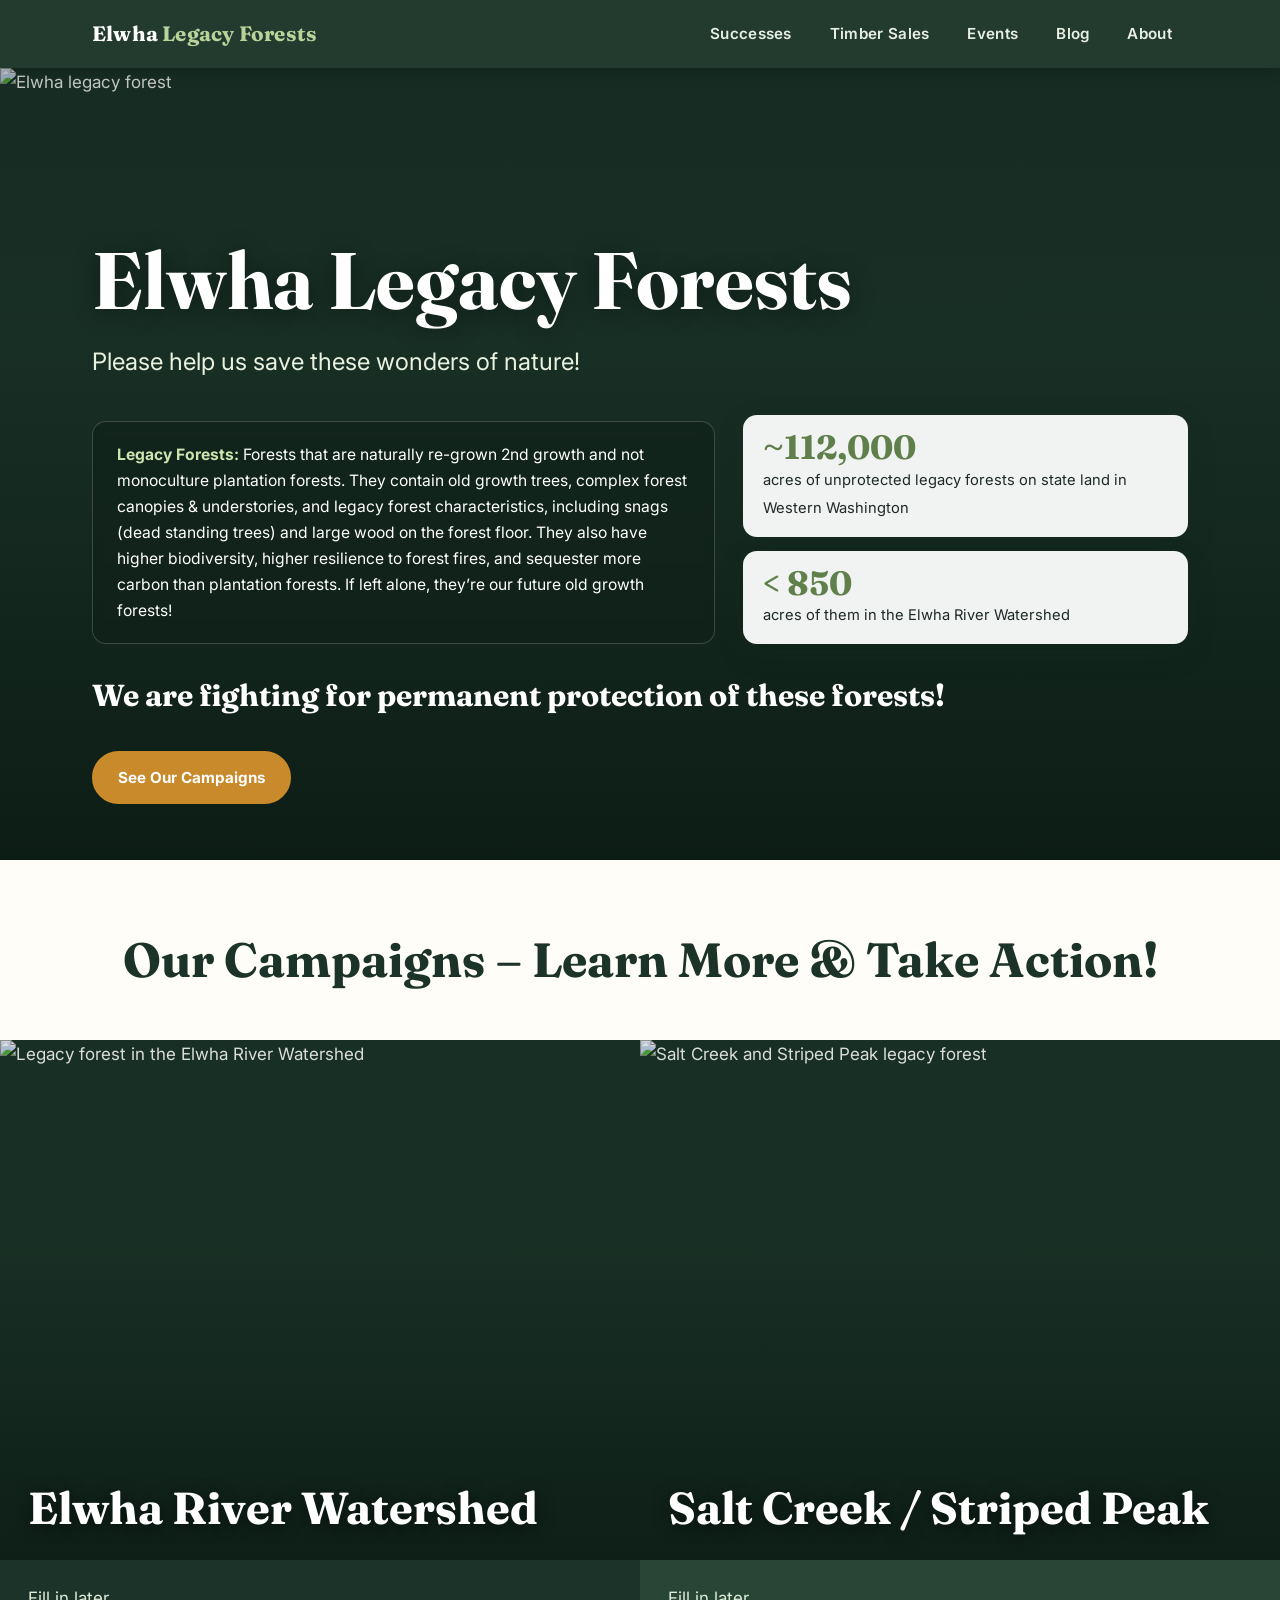
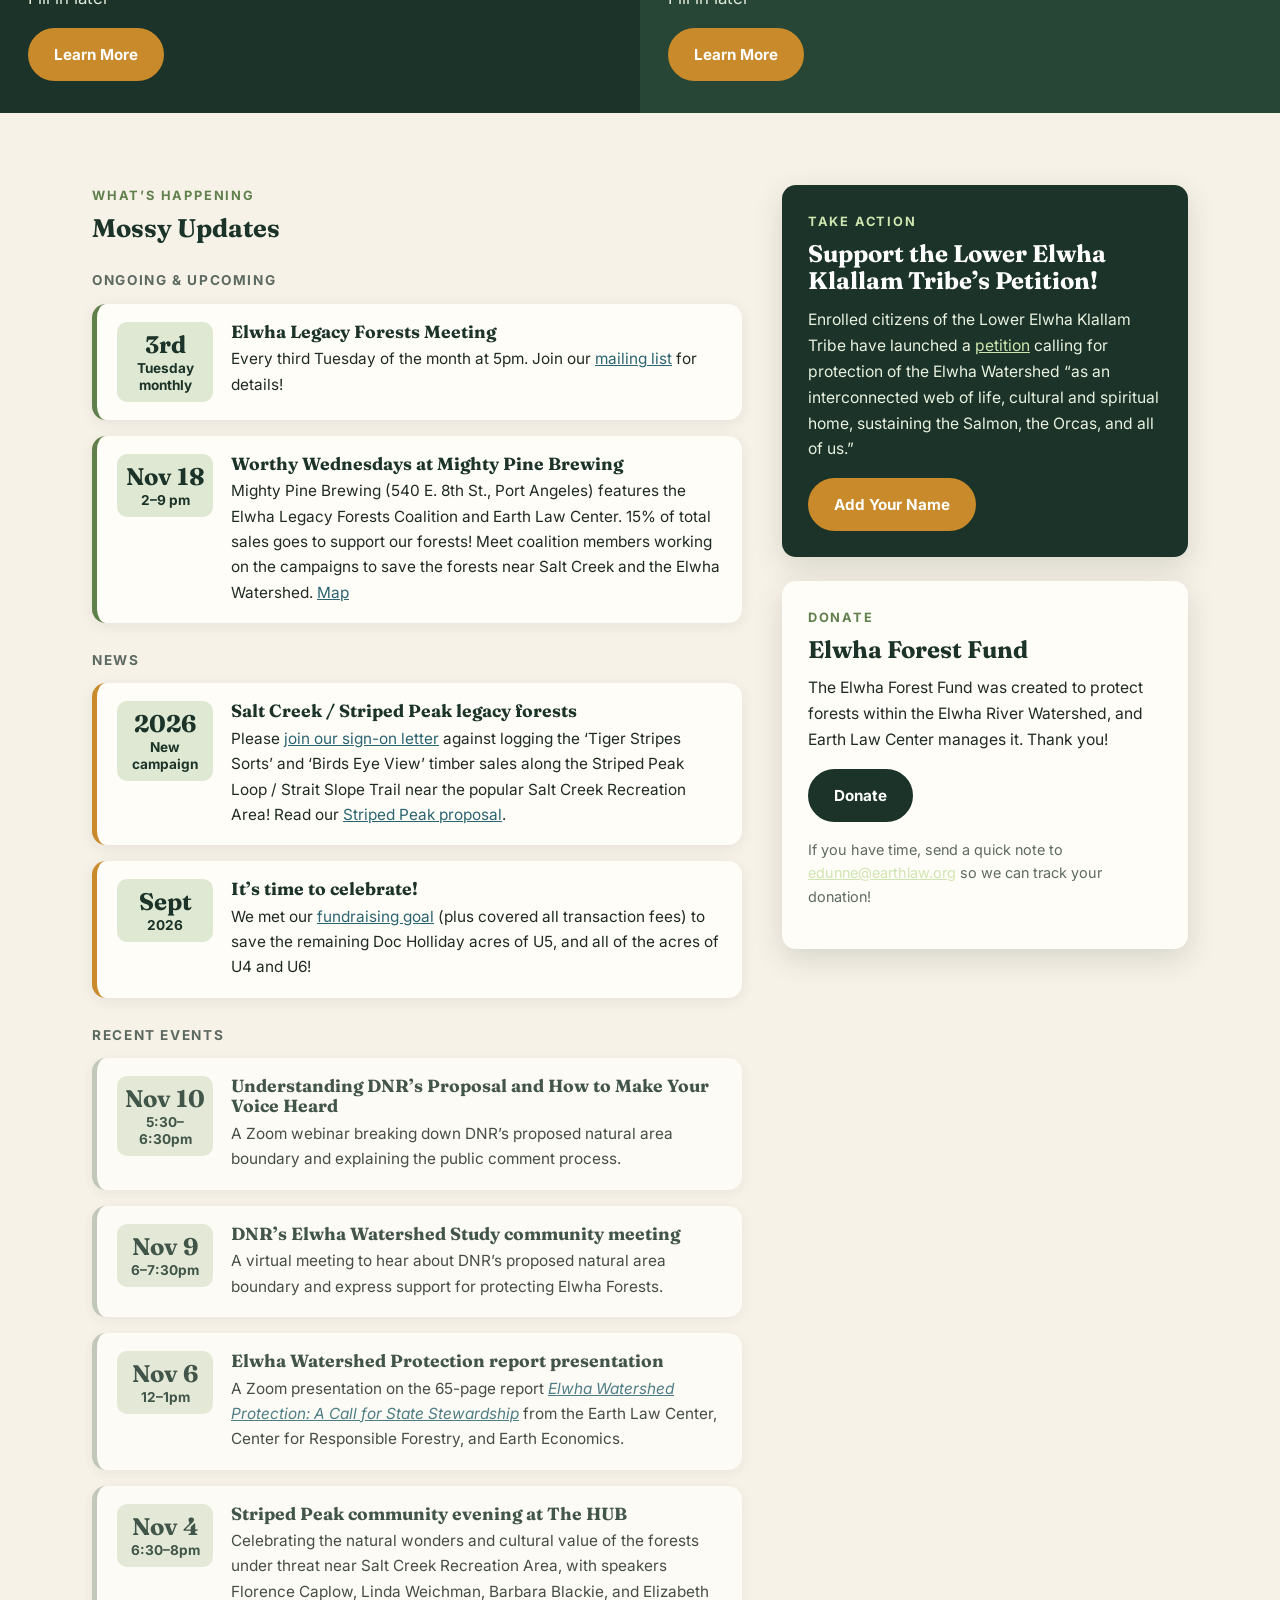
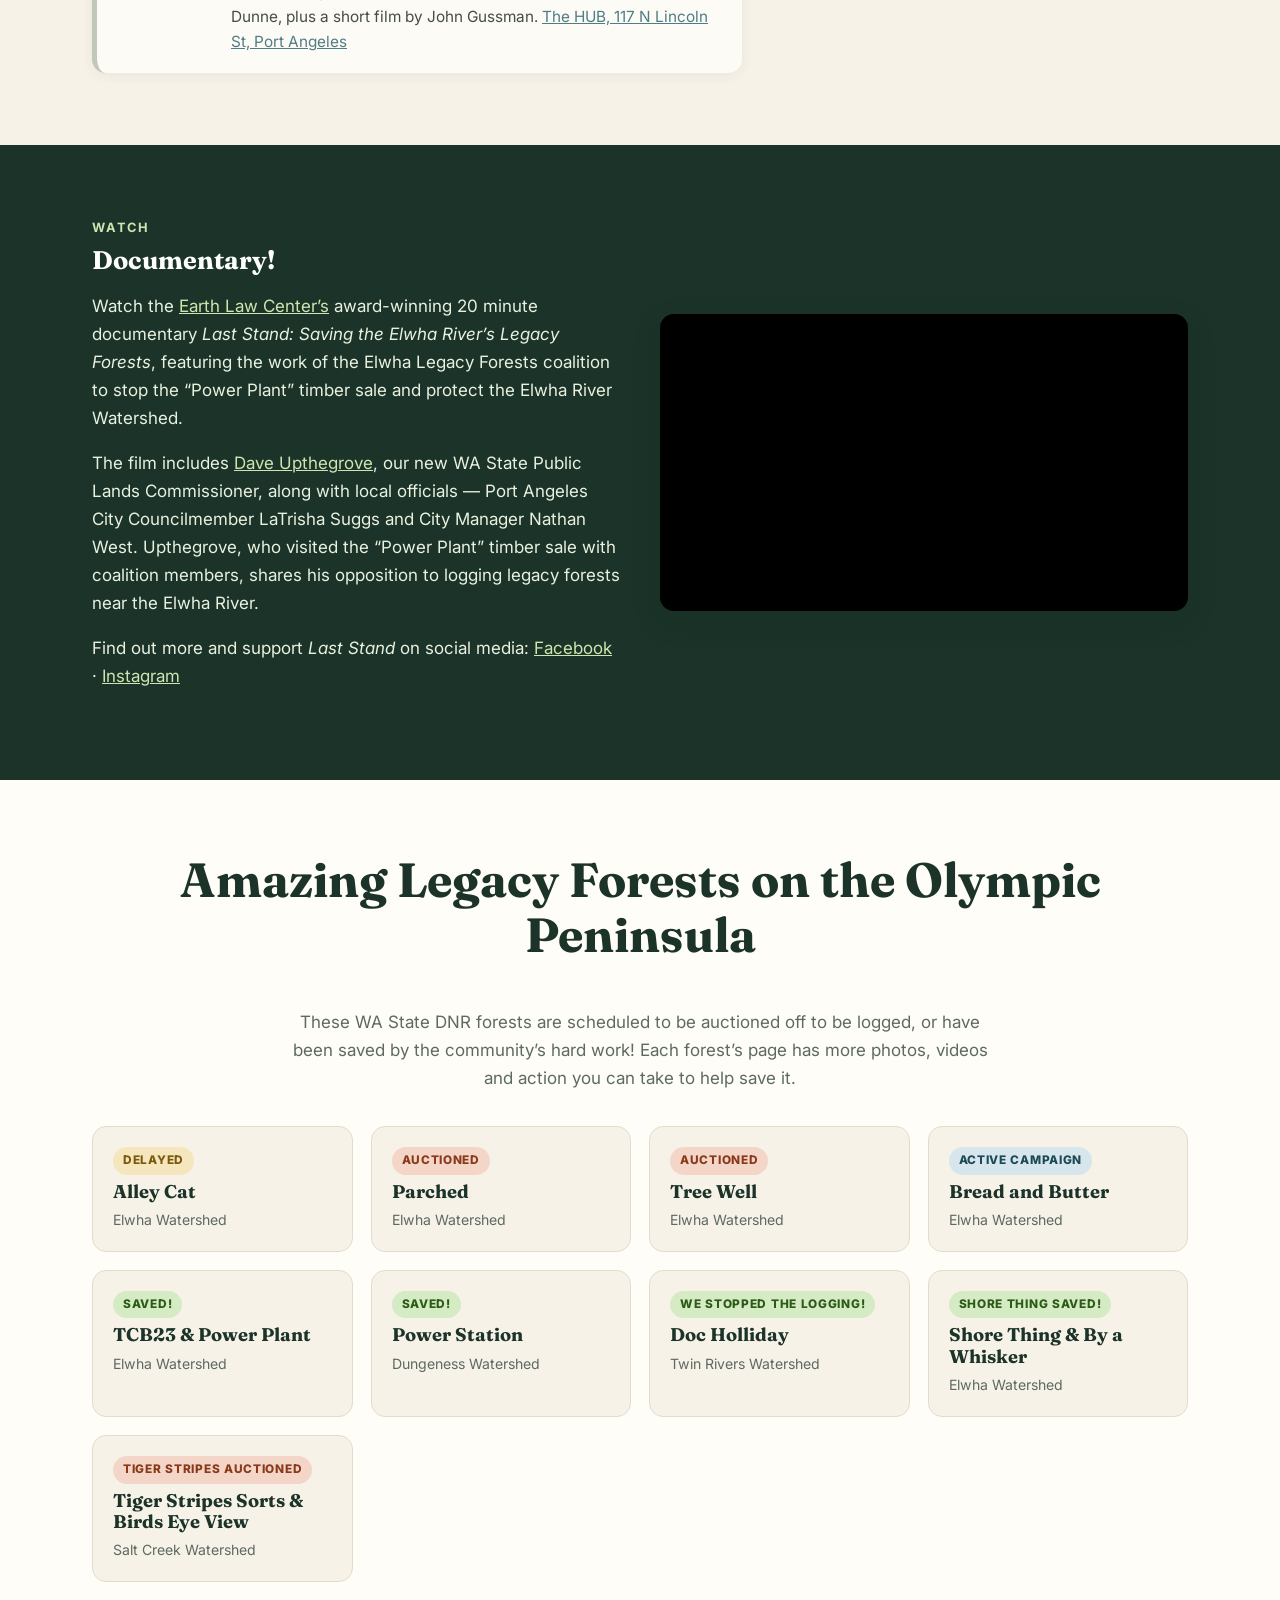
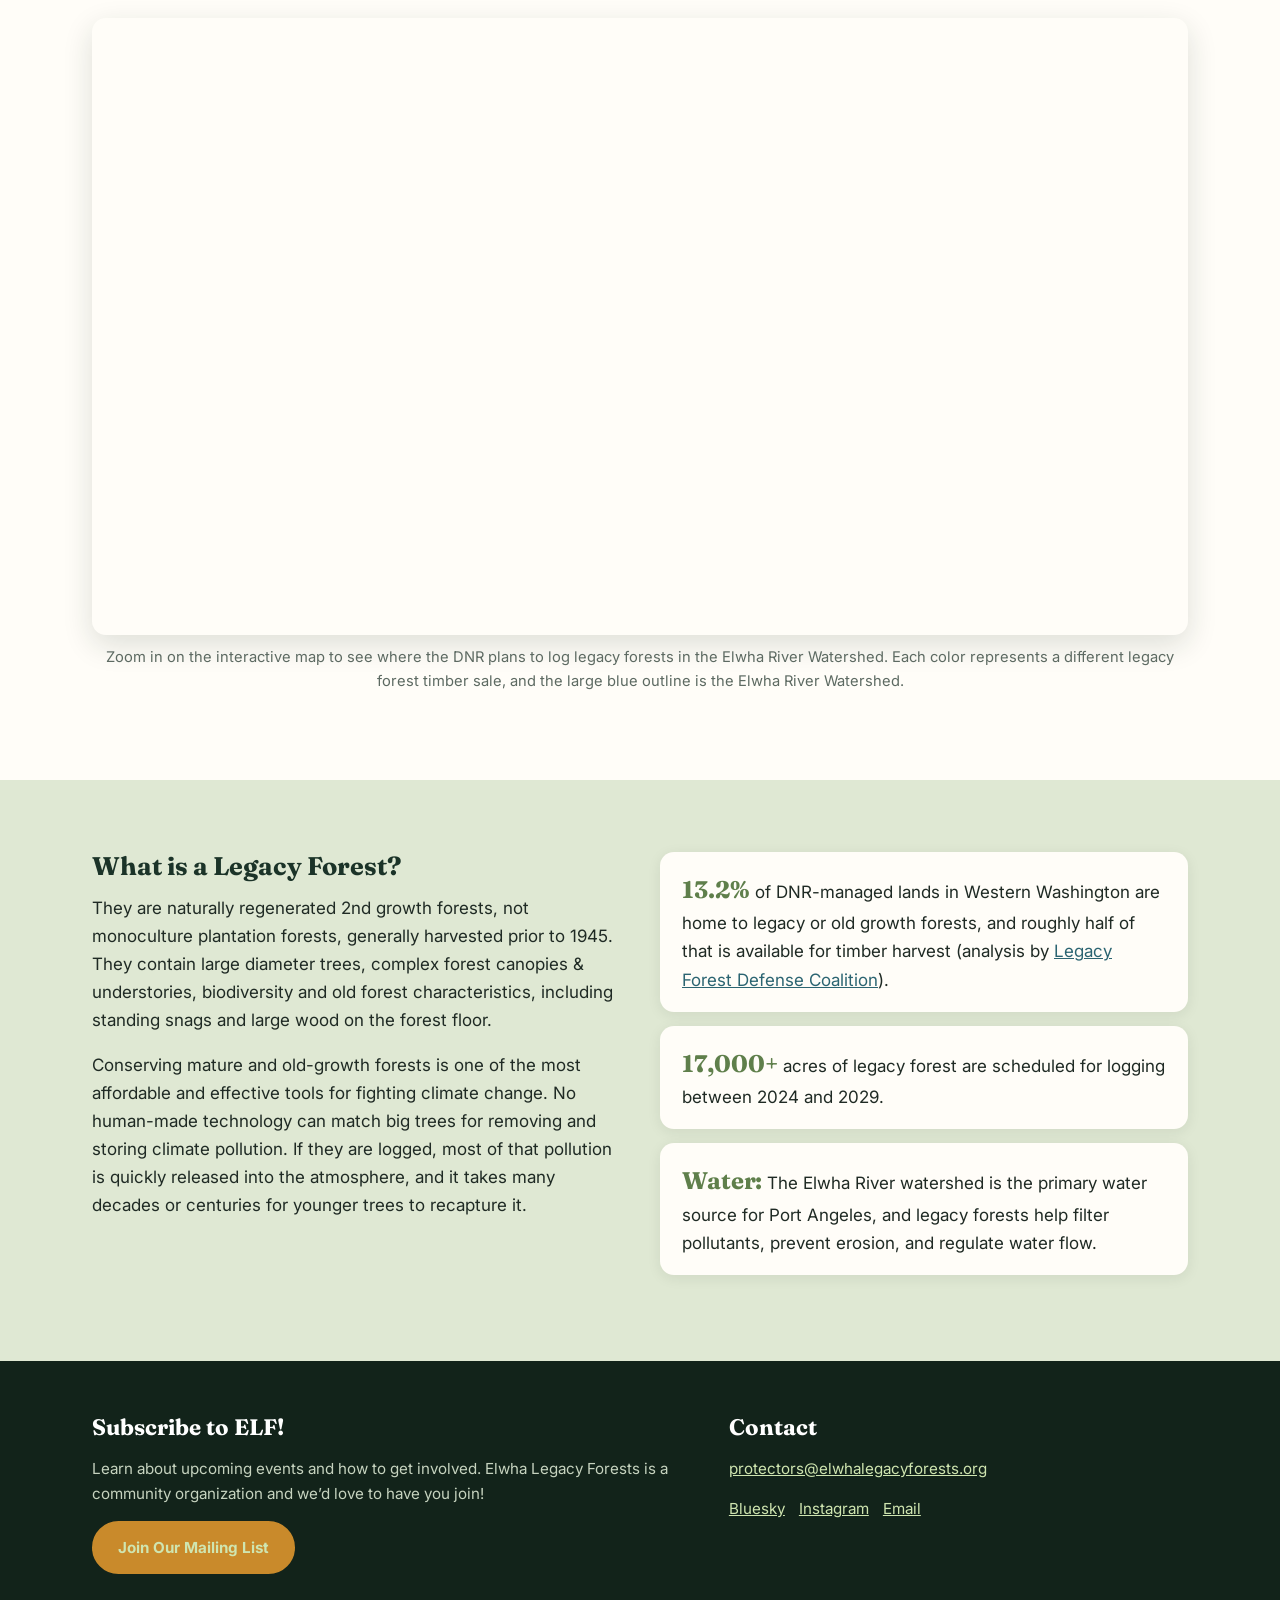
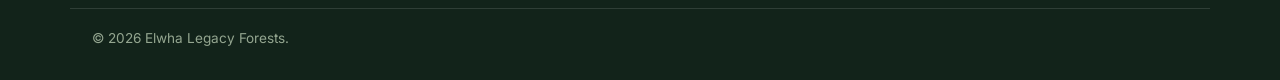
==== elwha/index.html @ 3dfc38a2 "Add files via upload" ====
<!DOCTYPE html>
<html lang="en">
<head>
  <meta charset="utf-8">
  <meta name="viewport" content="width=device-width, initial-scale=1">
  <title>Elwha Legacy Forests</title>
  <meta name="description" content="A grassroots coalition fighting for permanent protection of legacy forests on the Olympic Peninsula, Washington.">
  <link rel="preconnect" href="https://fonts.googleapis.com">
  <link rel="preconnect" href="https://fonts.gstatic.com" crossorigin>
  <link href="https://fonts.googleapis.com/css2?family=Fraunces:opsz,wght@9..144,600;9..144,700&family=Inter:wght@400;600;700&display=swap" rel="stylesheet">
  <link rel="stylesheet" href="style.css">
</head>
<body>

<header class="site-header">
  <div class="wrap">
    <a class="brand" href="index.html">Elwha <span>Legacy Forests</span></a>
    <button class="nav-toggle" aria-label="Menu" aria-expanded="false">Menu</button>
    <ul class="nav">
      <li><a href="successes.html">Successes</a></li>
      <li><a href="timber-sales.html">Timber Sales</a></li>
      <li><a href="events.html">Events</a></li>
      <li><a href="blog.html">Blog</a></li>
      <li><a href="about.html">About</a></li>
    </ul>
  </div>
</header>

<main>

  <!-- HERO -->
  <div class="hero">
    <img src="photos/ElwhaHome.jpg" alt="Elwha legacy forest">
    <div class="hero-inner">
      <h1>Elwha Legacy Forests</h1>
      <p class="tagline">Please help us save these wonders of nature!</p>
      <div class="hero-grid">
        <div class="hero-def">
          <strong>Legacy Forests:</strong> Forests that are naturally re-grown 2nd growth and not monoculture plantation forests. They contain old growth trees, complex forest canopies &amp; understories, and legacy forest characteristics, including snags (dead standing trees) and large wood on the forest floor. They also have higher biodiversity, higher resilience to forest fires, and sequester more carbon than plantation forests. If left alone, they’re our future old growth forests!
        </div>
        <div class="stats">
          <div class="stat"><b>~112,000</b><span>acres of unprotected legacy forests on state land in Western Washington</span></div>
          <div class="stat"><b>&lt; 850</b><span>acres of them in the Elwha River Watershed</span></div>
        </div>
      </div>
      <p class="hero-cta">We are fighting for permanent protection of these forests!</p>
      <a class="btn" href="#campaigns">See Our Campaigns</a>
    </div>
  </div>

  <!-- CAMPAIGNS -->
  <section class="campaigns" id="campaigns">
    <div class="wrap">
      <h2 class="section-title">Our Campaigns – Learn More &amp; Take Action!</h2>
    </div>
    <div class="campaign-split">
      <a class="campaign" href="https://elwhalegacyforests.org/elwha-river-watershed/">
        <div class="campaign-photo">
          <img src="photos/elwhatree.jpg" alt="Legacy forest in the Elwha River Watershed">
          <h3>Elwha River Watershed</h3>
        </div>
        <div class="campaign-body">
          <p>Fill in later</p>
          <span class="btn">Learn More</span>
        </div>
      </a>
      <a class="campaign" href="https://elwhalegacyforests.org/salt-creek-striped-peak-legacy-forests/">
        <div class="campaign-photo">
          <img src="photos/saltcreek.jpg" alt="Salt Creek and Striped Peak legacy forest">
          <h3>Salt Creek / Striped Peak</h3>
        </div>
        <div class="campaign-body">
          <p>Fill in later</p>
          <span class="btn">Learn More</span>
        </div>
      </a>
    </div>
  </section>

  <!-- MOSSY UPDATES + TAKE ACTION -->
  <section class="updates" id="updates">
    <div class="wrap two-col">
      <div>
        <div class="eyebrow">What’s happening</div>
        <h2>Mossy Updates</h2>

        <div class="group-label">Ongoing &amp; upcoming</div>
        <div class="update-list">
          <div class="update">
            <div class="date-chip"><big>3rd</big>Tuesday monthly</div>
            <div><h4>Elwha Legacy Forests Meeting</h4><p>Every third Tuesday of the month at 5pm. Join our <a href="about.html">mailing list</a> for details!</p></div>
          </div>
          <div class="update">
            <div class="date-chip"><big>Nov 18</big>2–9 pm</div>
            <div><h4>Worthy Wednesdays at Mighty Pine Brewing</h4><p>Mighty Pine Brewing (540 E. 8th St., Port Angeles) features the Elwha Legacy Forests Coalition and Earth Law Center. 15% of total sales goes to support our forests! Meet coalition members working on the campaigns to save the forests near Salt Creek and the Elwha Watershed. <a href="https://maps.app.goo.gl/uSa31WryTA7w4r3cA">Map</a></p></div>
          </div>
        </div>

        <div class="group-label">News</div>
        <div class="update-list">
          <div class="update news">
            <div class="date-chip"><big>2026</big>New campaign</div>
            <div><h4>Salt Creek / Striped Peak legacy forests</h4><p>Please <a href="https://docs.google.com/forms/d/e/1FAIpQLSf--j2KpRMeKrNz3nE8H5NejMdi2MxdyQrUgmyaBSbgrZEVzA/viewform">join our sign-on letter</a> against logging the ‘Tiger Stripes Sorts’ and ‘Birds Eye View’ timber sales along the Striped Peak Loop / Strait Slope Trail near the popular Salt Creek Recreation Area! Read our <a href="https://elwhalegacyforests.org/wp-content/uploads/sites/18/2026/11/20261104-Striped-Peak-Proposal.pdf">Striped Peak proposal</a>.</p></div>
          </div>
          <div class="update news">
            <div class="date-chip"><big>Sept</big>2026</div>
            <div><h4>It’s time to celebrate!</h4><p>We met our <a href="https://www.gofundme.com/f/save-doc-holliday-units-4-6">fundraising goal</a> (plus covered all transaction fees) to save the remaining Doc Holliday acres of U5, and all of the acres of U4 and U6!</p></div>
          </div>
        </div>

        <div class="group-label">Recent events</div>
        <div class="update-list">
          <div class="update past">
            <div class="date-chip"><big>Nov 10</big>5:30–6:30pm</div>
            <div><h4>Understanding DNR’s Proposal and How to Make Your Voice Heard</h4><p>A Zoom webinar breaking down DNR’s proposed natural area boundary and explaining the public comment process.</p></div>
          </div>
          <div class="update past">
            <div class="date-chip"><big>Nov 9</big>6–7:30pm</div>
            <div><h4>DNR’s Elwha Watershed Study community meeting</h4><p>A virtual meeting to hear about DNR’s proposed natural area boundary and express support for protecting Elwha Forests.</p></div>
          </div>
          <div class="update past">
            <div class="date-chip"><big>Nov 6</big>12–1pm</div>
            <div><h4>Elwha Watershed Protection report presentation</h4><p>A Zoom presentation on the 65-page report <a href="https://elwhalegacyforests.org/wp-content/uploads/sites/18/2026/09/EE-etal-Elwha-Watershed-Protection-report.pdf"><em>Elwha Watershed Protection: A Call for State Stewardship</em></a> from the Earth Law Center, Center for Responsible Forestry, and Earth Economics.</p></div>
          </div>
          <div class="update past">
            <div class="date-chip"><big>Nov 4</big>6:30–8pm</div>
            <div><h4>Striped Peak community evening at The HUB</h4><p>Celebrating the natural wonders and cultural value of the forests under threat near Salt Creek Recreation Area, with speakers Florence Caplow, Linda Weichman, Barbara Blackie, and Elizabeth Dunne, plus a short film by John Gussman. <a href="https://maps.app.goo.gl/3BhLu9NpsTZdfpkA8">The HUB, 117 N Lincoln St, Port Angeles</a></p></div>
          </div>
        </div>
      </div>

      <aside>
        <div class="side-card">
          <div class="eyebrow" style="color:#cfe5b0">Take action</div>
          <h3>Support the Lower Elwha Klallam Tribe’s Petition!</h3>
          <p>Enrolled citizens of the Lower Elwha Klallam Tribe have launched a <a href="https://elwhalegacyforests.org/wp-content/uploads/sites/18/2024/10/20241024-Calling-for-the-Protection-POSTER.pdf">petition</a> calling for protection of the Elwha Watershed “as an interconnected web of life, cultural and spiritual home, sustaining the Salmon, the Orcas, and all of us.”</p>
          <a class="btn" href="https://www.earthlawcenter.org/elwha-legacy-forests">Add Your Name</a>
        </div>
        <div class="side-card light">
          <div class="eyebrow">Donate</div>
          <h3>Elwha Forest Fund</h3>
          <p>The Elwha Forest Fund was created to protect forests within the Elwha River Watershed, and Earth Law Center manages it. Thank you!</p>
          <p><a class="btn dark" href="https://givebutter.com/elwhaforestfund">Donate</a></p>
          <p style="font-size:.9rem;color:var(--muted)">If you have time, send a quick note to <a href="mailto:edunne@earthlaw.org">edunne@earthlaw.org</a> so we can track your donation!</p>
        </div>
      </aside>
    </div>
  </section>

  <!-- DOCUMENTARY -->
  <section class="doc" id="documentary">
    <div class="wrap two-col">
      <div>
        <div class="eyebrow" style="color:#cfe5b0">Watch</div>
        <h2>Documentary!</h2>
        <p>Watch the <a href="https://www.earthlawcenter.org/elwha-legacy-forests">Earth Law Center’s</a> award-winning 20 minute documentary <em>Last Stand: Saving the Elwha River’s Legacy Forests</em>, featuring the work of the Elwha Legacy Forests coalition to stop the “Power Plant” timber sale and protect the Elwha River Watershed.</p>
        <p>The film includes <a href="https://upthegrove.org">Dave Upthegrove</a>, our new WA State Public Lands Commissioner, along with local officials — Port Angeles City Councilmember LaTrisha Suggs and City Manager Nathan West. Upthegrove, who visited the “Power Plant” timber sale with coalition members, shares his opposition to logging legacy forests near the Elwha River.</p>
        <p>Find out more and support <em>Last Stand</em> on social media:
          <a href="https://www.facebook.com/filmlaststand/">Facebook</a> · <a href="https://www.instagram.com/laststandfilm/">Instagram</a></p>
      </div>
      <div class="video">
        <iframe src="https://www.youtube.com/embed/MnWXQAphs7w" title="Last Stand: Saving the Elwha River’s Legacy Forests" allowfullscreen loading="lazy"></iframe>
      </div>
    </div>
  </section>

  <!-- FORESTS + MAP -->
  <section class="forests" id="forests">
    <div class="wrap">
      <h2 class="section-title">Amazing Legacy Forests on the Olympic Peninsula</h2>
      <p class="lede">These WA State DNR forests are scheduled to be auctioned off to be logged, or have been saved by the community’s hard work! Each forest’s page has more photos, videos and action you can take to help save it.</p>

      <div class="forest-grid">
        <a class="forest-card" href="https://elwhalegacyforests.org/alley-cat/"><span class="badge delayed">Delayed</span><h4>Alley Cat</h4><span class="ws">Elwha Watershed</span></a>
        <a class="forest-card" href="https://elwhalegacyforests.org/parched/"><span class="badge auctioned">Auctioned</span><h4>Parched</h4><span class="ws">Elwha Watershed</span></a>
        <a class="forest-card" href="https://elwhalegacyforests.org/tree-well/"><span class="badge auctioned">Auctioned</span><h4>Tree Well</h4><span class="ws">Elwha Watershed</span></a>
        <a class="forest-card" href="https://elwhalegacyforests.org/bread-and-butter/"><span class="badge active">Active campaign</span><h4>Bread and Butter</h4><span class="ws">Elwha Watershed</span></a>
        <a class="forest-card" href="https://elwhalegacyforests.org/oat-powerplant-tcb23/"><span class="badge saved">Saved!</span><h4>TCB23 &amp; Power Plant</h4><span class="ws">Elwha Watershed</span></a>
        <a class="forest-card" href="https://elwhalegacyforests.org/power-station/"><span class="badge saved">Saved!</span><h4>Power Station</h4><span class="ws">Dungeness Watershed</span></a>
        <a class="forest-card" href="https://elwhalegacyforests.org/doc-holliday/"><span class="badge stopped">We stopped the logging!</span><h4>Doc Holliday</h4><span class="ws">Twin Rivers Watershed</span></a>
        <a class="forest-card" href="https://adventurephotography.forest2sea.com/shore-thing-forest/"><span class="badge saved">Shore Thing saved!</span><h4>Shore Thing &amp; By a Whisker</h4><span class="ws">Elwha Watershed</span></a>
        <a class="forest-card" href="https://elwhalegacyforests.org/salt-creek-striped-peak-legacy-forests/"><span class="badge auctioned">Tiger Stripes auctioned</span><h4>Tiger Stripes Sorts &amp; Birds Eye View</h4><span class="ws">Salt Creek Watershed</span></a>
      </div>

      <div class="map-frame">
        <iframe src="https://www.google.com/maps/d/embed?mid=1ympvTAd28ycEOe5iPZjdjvn8zqQ7Wts&amp;hl=en&amp;ehbc=2E312F&amp;ll=48.09242600704097%2C-123.57836752240999&amp;z=12" title="Map of DNR legacy forest timber sales" loading="lazy"></iframe>
      </div>
      <p class="caption">Zoom in on the interactive map to see where the DNR plans to log legacy forests in the Elwha River Watershed. Each color represents a different legacy forest timber sale, and the large blue outline is the Elwha River Watershed.</p>
    </div>
  </section>

  <!-- WHAT IS A LEGACY FOREST -->
  <section class="explain" id="legacy-forest">
    <div class="wrap two-col">
      <div>
        <h2>What is a Legacy Forest?</h2>
        <p>They are naturally regenerated 2nd growth forests, not monoculture plantation forests, generally harvested prior to 1945. They contain large diameter trees, complex forest canopies &amp; understories, biodiversity and old forest characteristics, including standing snags and large wood on the forest floor.</p>
        <p>Conserving mature and old-growth forests is one of the most affordable and effective tools for fighting climate change. No human-made technology can match big trees for removing and storing climate pollution. If they are logged, most of that pollution is quickly released into the atmosphere, and it takes many decades or centuries for younger trees to recapture it.</p>
      </div>
      <div>
        <div class="fact"><b>13.2%</b> of DNR-managed lands in Western Washington are home to legacy or old growth forests, and roughly half of that is available for timber harvest (analysis by <a href="https://www.wlfdc.org/">Legacy Forest Defense Coalition</a>).</div>
        <div class="fact"><b>17,000+</b> acres of legacy forest are scheduled for logging between 2024 and 2029.</div>
        <div class="fact"><b>Water:</b> The Elwha River watershed is the primary water source for Port Angeles, and legacy forests help filter pollutants, prevent erosion, and regulate water flow.</div>
      </div>
    </div>
  </section>

</main>

<footer class="site-footer">
  <div class="wrap footer-grid">
    <div>
      <h3>Subscribe to ELF!</h3>
      <p>Learn about upcoming events and how to get involved. Elwha Legacy Forests is a community organization and we’d love to have you join!</p>
      <a class="btn" href="mailto:protectors@elwhalegacyforests.org?subject=Add%20me%20to%20the%20mailing%20list">Join Our Mailing List</a>
    </div>
    <div>
      <h3>Contact</h3>
      <p><a href="mailto:protectors@elwhalegacyforests.org">protectors@elwhalegacyforests.org</a></p>
      <div class="social">
        <a href="https://bsky.app/profile/elwhalegacyforests.org">Bluesky</a>
        <a href="https://www.instagram.com/elwhalegacyforestscoalition/">Instagram</a>
        <a href="mailto:protectors@elwhalegacyforests.org">Email</a>
      </div>
    </div>
  </div>
  <div class="wrap legal">© 2026 Elwha Legacy Forests.</div>
</footer>

<script src="script.js"></script>
</body>
</html>
---- elwha/style.css ----
/* Elwha Legacy Forests – redesign draft */
:root {
  --forest: #1b3328;
  --forest-2: #274636;
  --moss: #5f7f4b;
  --moss-light: #dfe8d3;
  --cream: #f7f2e8;
  --paper: #fffdf8;
  --river: #2b6471;
  --amber: #c98a2b;
  --bark: #4a3b2c;
  --ink: #1f2a24;
  --muted: #5d6a62;
  --radius: 14px;
  --shadow: 0 10px 30px rgba(20, 40, 30, 0.14);
  --maxw: 1140px;
}

* { box-sizing: border-box; }
html { scroll-behavior: smooth; }
body {
  margin: 0;
  font-family: "Inter", system-ui, -apple-system, "Segoe UI", sans-serif;
  color: var(--ink);
  background: var(--cream);
  line-height: 1.65;
  font-size: 17px;
}
img { max-width: 100%; display: block; }
a { color: var(--river); }
h1, h2, h3, h4 { font-family: "Fraunces", Georgia, "Times New Roman", serif; line-height: 1.15; margin: 0 0 .5em; color: var(--forest); }
.wrap { max-width: var(--maxw); margin: 0 auto; padding: 0 22px; }

/* ---------- Header / tabs ---------- */
.site-header {
  position: sticky; top: 0; z-index: 50;
  background: rgba(27, 51, 40, .96);
  backdrop-filter: blur(6px);
  box-shadow: 0 2px 14px rgba(0,0,0,.25);
}
.site-header .wrap { display: flex; align-items: center; justify-content: space-between; min-height: 68px; }
.brand {
  font-family: "Fraunces", Georgia, serif; font-weight: 700; font-size: 1.3rem;
  color: #fff; text-decoration: none; letter-spacing: .01em;
}
.brand span { color: #b9d39a; }
.nav { display: flex; gap: 6px; list-style: none; margin: 0; padding: 0; }
.nav a {
  display: block; padding: 10px 16px; border-radius: 999px;
  color: #e8efe3; text-decoration: none; font-weight: 600; font-size: .95rem;
  letter-spacing: .02em; transition: background .2s, color .2s;
}
.nav a:hover { background: rgba(255,255,255,.12); color: #fff; }
.nav a[aria-current="page"] { background: var(--moss); color: #fff; }
.nav-toggle {
  display: none; background: none; border: 1px solid rgba(255,255,255,.4); color: #fff;
  border-radius: 8px; padding: 8px 12px; font-size: 1rem; cursor: pointer;
}

/* ---------- Hero ---------- */
.hero {
  position: relative; min-height: 88vh; display: flex; align-items: flex-end;
  color: #fff; background: var(--forest);
}
.hero > img {
  position: absolute; inset: 0; width: 100%; height: 100%; object-fit: cover;
}
.hero::after {
  content: ""; position: absolute; inset: 0;
  background: linear-gradient(180deg, rgba(10,25,18,.25) 0%, rgba(10,25,18,.15) 35%, rgba(10,25,18,.85) 100%);
}
.hero-inner { position: relative; z-index: 2; padding: 90px 22px 56px; max-width: var(--maxw); margin: 0 auto; width: 100%; }
.hero h1 { color: #fff; font-size: clamp(2.6rem, 7vw, 5rem); margin-bottom: .2em; text-shadow: 0 3px 24px rgba(0,0,0,.45); }
.hero .tagline { font-size: clamp(1.15rem, 2.4vw, 1.5rem); margin: 0 0 1.4em; color: #e9f1df; }
.hero-grid { display: grid; grid-template-columns: 1.4fr 1fr; gap: 28px; align-items: end; }
.hero-def {
  background: rgba(15, 32, 24, .55); backdrop-filter: blur(5px);
  border: 1px solid rgba(255,255,255,.18); border-radius: var(--radius);
  padding: 20px 24px; font-size: .98rem;
}
.hero-def strong { color: #cfe5b0; }
.stats { display: grid; gap: 14px; }
.stat {
  background: rgba(255,255,255,.94); color: var(--forest); border-radius: var(--radius);
  padding: 16px 20px; box-shadow: var(--shadow);
}
.stat b { display: block; font-family: "Fraunces", Georgia, serif; font-size: 2.1rem; line-height: 1; color: var(--moss); }
.stat span { font-size: .92rem; color: var(--ink); }
.hero-cta { margin-top: 26px; font-family: "Fraunces", Georgia, serif; font-size: clamp(1.3rem, 3vw, 1.9rem); font-weight: 700; color: #fff; }

/* ---------- Buttons ---------- */
.btn {
  display: inline-block; padding: 12px 24px; border-radius: 999px; text-decoration: none;
  font-weight: 700; font-size: .95rem; background: var(--amber); color: #fff;
  border: 2px solid var(--amber); transition: transform .15s, background .2s, color .2s;
}
.btn:hover { transform: translateY(-2px); background: #b97a1e; border-color: #b97a1e; }
.btn.ghost { background: transparent; color: #fff; border-color: rgba(255,255,255,.8); }
.btn.ghost:hover { background: rgba(255,255,255,.18); }
.btn.dark { background: var(--forest); border-color: var(--forest); }
.btn.dark:hover { background: var(--forest-2); border-color: var(--forest-2); }

/* ---------- Sections ---------- */
section { padding: 72px 0; }
.section-title { text-align: center; font-size: clamp(1.9rem, 4.5vw, 3rem); margin-bottom: 1.1em; }
.eyebrow { text-transform: uppercase; letter-spacing: .14em; font-size: .8rem; font-weight: 700; color: var(--moss); margin-bottom: .6em; }

/* ---------- Campaigns split ---------- */
.campaigns { background: var(--paper); padding-bottom: 0; }
.campaign-split { display: grid; grid-template-columns: 1fr 1fr; gap: 0; }
.campaign { position: relative; display: flex; flex-direction: column; background: var(--forest); color: #fff; text-decoration: none; overflow: hidden; }
.campaign-photo { position: relative; height: clamp(320px, 46vw, 520px); overflow: hidden; }
.campaign-photo img { width: 100%; height: 100%; object-fit: cover; transition: transform .6s ease; }
.campaign:hover .campaign-photo img { transform: scale(1.05); }
.campaign-photo::after {
  content: ""; position: absolute; inset: 0;
  background: linear-gradient(180deg, rgba(10,25,18,.15) 0%, rgba(10,25,18,.15) 40%, rgba(10,25,18,.78) 100%);
}
.campaign-photo h3 {
  position: absolute; z-index: 2; left: 0; right: 0; bottom: 0; margin: 0; padding: 0 28px 26px;
  color: #fff; font-size: clamp(1.8rem, 3.6vw, 2.8rem); text-shadow: 0 2px 16px rgba(0,0,0,.5);
}
.campaign-body { padding: 24px 28px 32px; background: var(--forest); flex: 1; display: flex; flex-direction: column; gap: 16px; align-items: flex-start; }
.campaign:nth-child(2) .campaign-body { background: var(--forest-2); }
.campaign-body p { margin: 0; color: #dfe9d8; }
.campaign-body .btn { margin-top: auto; }

/* ---------- Mossy updates / events ---------- */
.updates { background: var(--cream); }
.two-col { display: grid; grid-template-columns: 1.6fr 1fr; gap: 40px; align-items: start; }
.update-list { display: grid; gap: 16px; }
.update {
  display: grid; grid-template-columns: 96px 1fr; gap: 18px; background: var(--paper);
  border-radius: var(--radius); padding: 18px 20px; box-shadow: 0 3px 14px rgba(20,40,30,.08);
  border-left: 5px solid var(--moss);
}
.update.news { border-left-color: var(--amber); }
.update.past { opacity: .82; border-left-color: #b6bfb0; }
.date-chip {
  text-align: center; background: var(--moss-light); border-radius: 10px; padding: 8px 6px;
  font-weight: 700; color: var(--forest); font-size: .85rem; line-height: 1.25; align-self: start;
}
.date-chip big { display: block; font-family: "Fraunces", Georgia, serif; font-size: 1.5rem; }
.update h4 { margin: 0 0 .25em; font-size: 1.1rem; }
.update p { margin: 0; font-size: .96rem; color: var(--ink); }
.group-label { margin: 26px 0 12px; font-size: .85rem; letter-spacing: .12em; text-transform: uppercase; color: var(--muted); font-weight: 700; }
.group-label:first-child { margin-top: 0; }

.side-card { background: var(--forest); color: #e9f1df; border-radius: var(--radius); padding: 26px; box-shadow: var(--shadow); margin-bottom: 24px; }
.side-card h3 { color: #fff; font-size: 1.5rem; }
.side-card p { margin: 0 0 1em; font-size: .98rem; }
.side-card a:not(.btn) { color: #cfe5b0; }
.side-card.light { background: var(--paper); color: var(--ink); }
.side-card.light h3 { color: var(--forest); }

/* ---------- Documentary ---------- */
.doc { background: var(--forest); color: #e9f1df; }
.doc h2 { color: #fff; }
.doc .two-col { grid-template-columns: 1fr 1fr; align-items: center; }
.video { position: relative; aspect-ratio: 16 / 9; border-radius: var(--radius); overflow: hidden; box-shadow: var(--shadow); background: #000; }
.video iframe { position: absolute; inset: 0; width: 100%; height: 100%; border: 0; }
.doc a { color: #cfe5b0; }

/* ---------- Forest cards ---------- */
.forests { background: var(--paper); }
.lede { max-width: 720px; margin: -.4em auto 2em; text-align: center; color: var(--muted); }
.forest-grid { display: grid; grid-template-columns: repeat(auto-fill, minmax(250px, 1fr)); gap: 18px; }
.forest-card {
  display: flex; flex-direction: column; gap: 6px; text-decoration: none; color: var(--ink);
  background: var(--cream); border-radius: var(--radius); padding: 20px; border: 1px solid #e3dccb;
  transition: transform .2s, box-shadow .2s;
}
.forest-card:hover { transform: translateY(-4px); box-shadow: var(--shadow); }
.forest-card h4 { margin: 0; font-size: 1.15rem; }
.forest-card .ws { font-size: .88rem; color: var(--muted); }
.badge { align-self: flex-start; font-size: .74rem; font-weight: 800; letter-spacing: .06em; text-transform: uppercase; padding: 4px 10px; border-radius: 999px; }
.badge.saved { background: #d5ebc4; color: #2c5a17; }
.badge.stopped { background: #d5ebc4; color: #2c5a17; }
.badge.auctioned { background: #f4d6c8; color: #8a3a1a; }
.badge.delayed { background: #f6e6bd; color: #7a5a0e; }
.badge.active { background: #d6e6ec; color: #1d4a56; }
.map-frame { margin-top: 36px; border-radius: var(--radius); overflow: hidden; box-shadow: var(--shadow); aspect-ratio: 16 / 9; }
.map-frame iframe { width: 100%; height: 100%; border: 0; }
.caption { text-align: center; color: var(--muted); font-size: .92rem; margin-top: 10px; }

/* ---------- What is a legacy forest ---------- */
.explain { background: var(--moss-light); }
.explain .two-col { grid-template-columns: 1fr 1fr; }
.explain p { margin-top: 0; }
.fact { background: var(--paper); border-radius: var(--radius); padding: 18px 22px; margin-bottom: 14px; box-shadow: 0 3px 14px rgba(20,40,30,.08); }
.fact b { color: var(--moss); font-family: "Fraunces", Georgia, serif; font-size: 1.5rem; }

/* ---------- Placeholder / inner pages ---------- */
.page-hero { background: linear-gradient(135deg, var(--forest), var(--forest-2)); color: #fff; padding: 80px 0 64px; }
.page-hero h1 { color: #fff; font-size: clamp(2.2rem, 5vw, 3.6rem); margin: 0; }
.page-hero p { margin: .6em 0 0; color: #cfe0c3; }
.page-body { background: var(--paper); min-height: 40vh; }
.placeholder { background: var(--cream); border: 2px dashed #c9c1ac; border-radius: var(--radius); padding: 40px; text-align: center; color: var(--muted); font-size: 1.15rem; }
.partner-list { display: flex; flex-wrap: wrap; gap: 10px; list-style: none; padding: 0; margin: 14px 0 0; }
.partner-list a { display: block; padding: 8px 16px; border-radius: 999px; background: var(--moss-light); color: var(--forest); text-decoration: none; font-weight: 600; font-size: .92rem; }
.partner-list a:hover { background: var(--moss); color: #fff; }

/* ---------- Footer ---------- */
.site-footer { background: #12231a; color: #c6d3bf; padding: 54px 0 30px; font-size: .95rem; }
.site-footer h3 { color: #fff; font-size: 1.4rem; }
.footer-grid { display: grid; grid-template-columns: 1.3fr 1fr; gap: 40px; }
.footer-grid a { color: #cfe5b0; }
.social { display: flex; gap: 14px; flex-wrap: wrap; margin-top: 10px; }
.legal { border-top: 1px solid rgba(255,255,255,.12); margin-top: 34px; padding-top: 18px; font-size: .85rem; color: #94a690; }

/* ---------- Responsive ---------- */
@media (max-width: 900px) {
  .hero-grid, .two-col, .doc .two-col, .explain .two-col, .footer-grid { grid-template-columns: 1fr; }
  .nav-toggle { display: block; }
  .nav {
    display: none; position: absolute; top: 68px; left: 0; right: 0; flex-direction: column;
    background: var(--forest); padding: 12px 22px 20px; gap: 4px;
  }
  .nav.open { display: flex; }
  .nav a { border-radius: 10px; }
}
@media (max-width: 720px) {
  body { font-size: 16px; }
  .campaign-split { grid-template-columns: 1fr; }
  section { padding: 52px 0; }
  .update { grid-template-columns: 1fr; }
  .date-chip { display: inline-block; padding: 6px 12px; }
  .date-chip big { display: inline; font-size: 1.1rem; margin-right: 6px; }
}
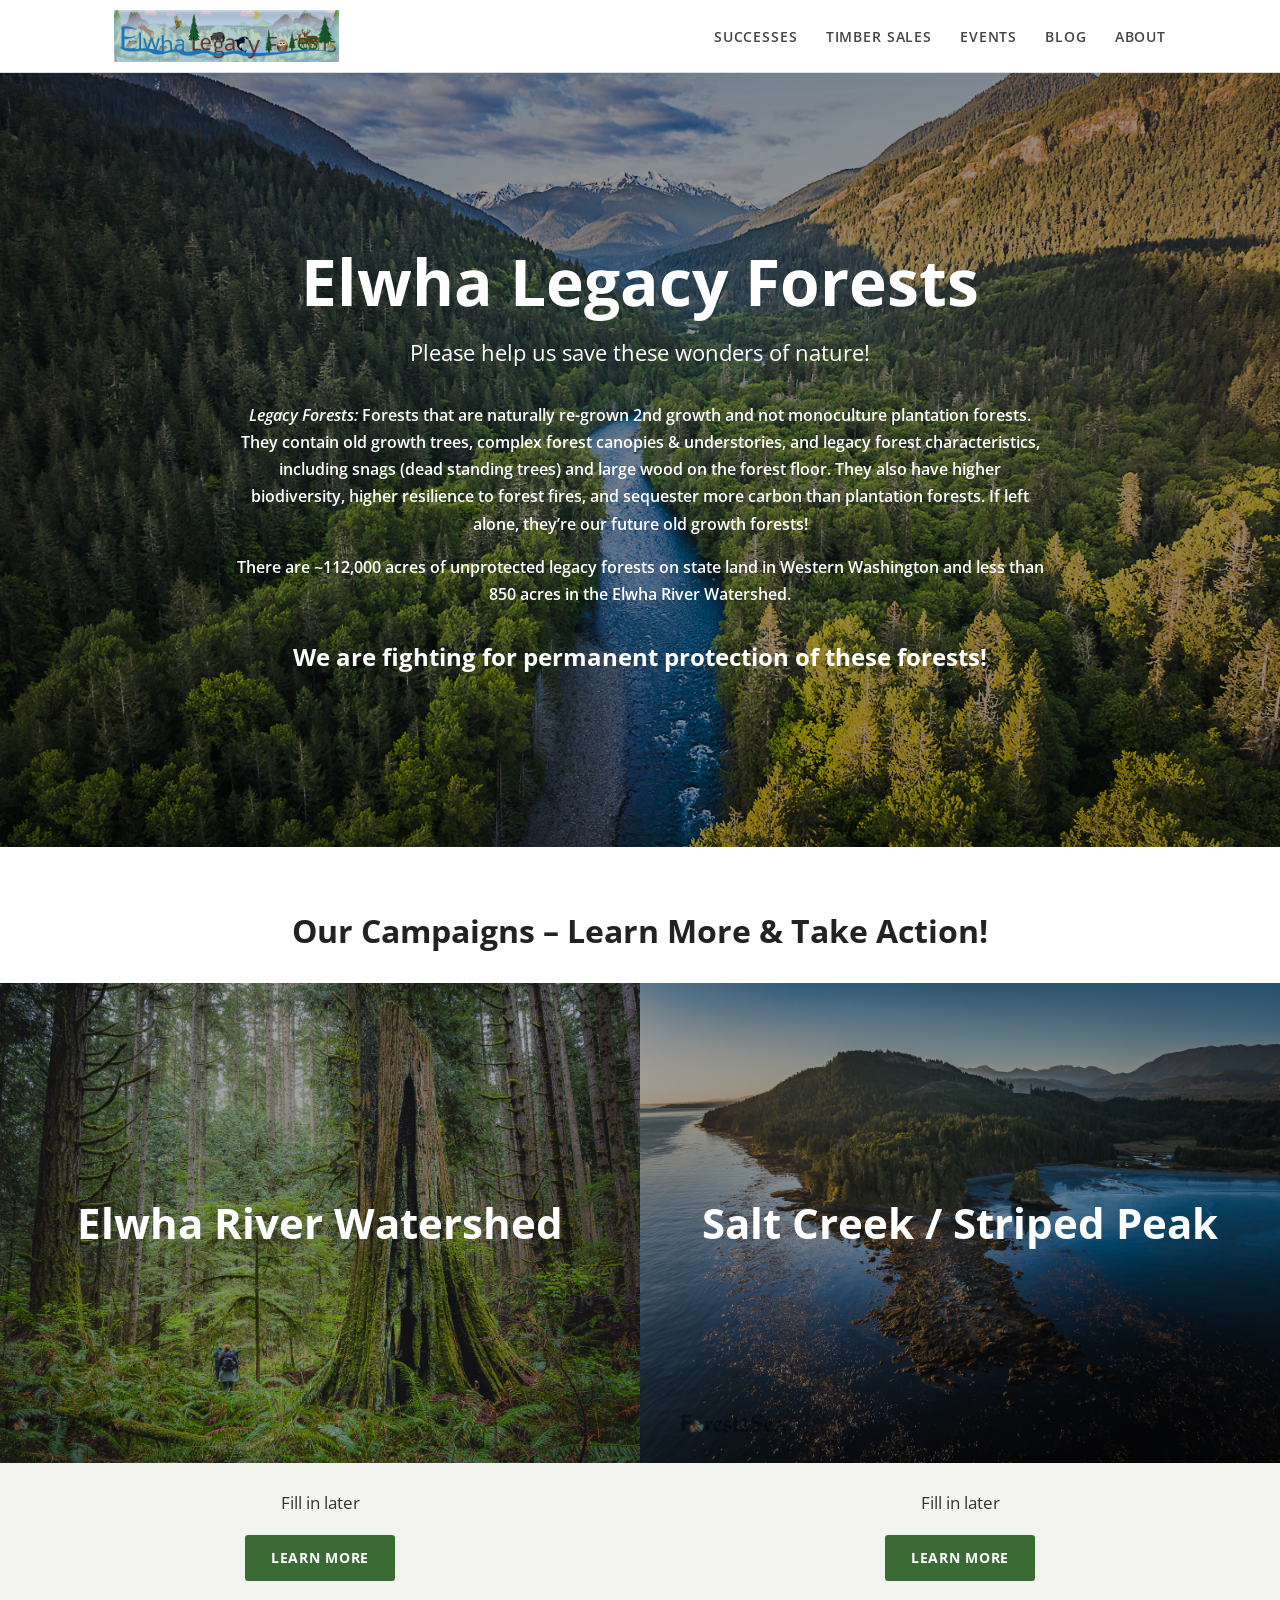
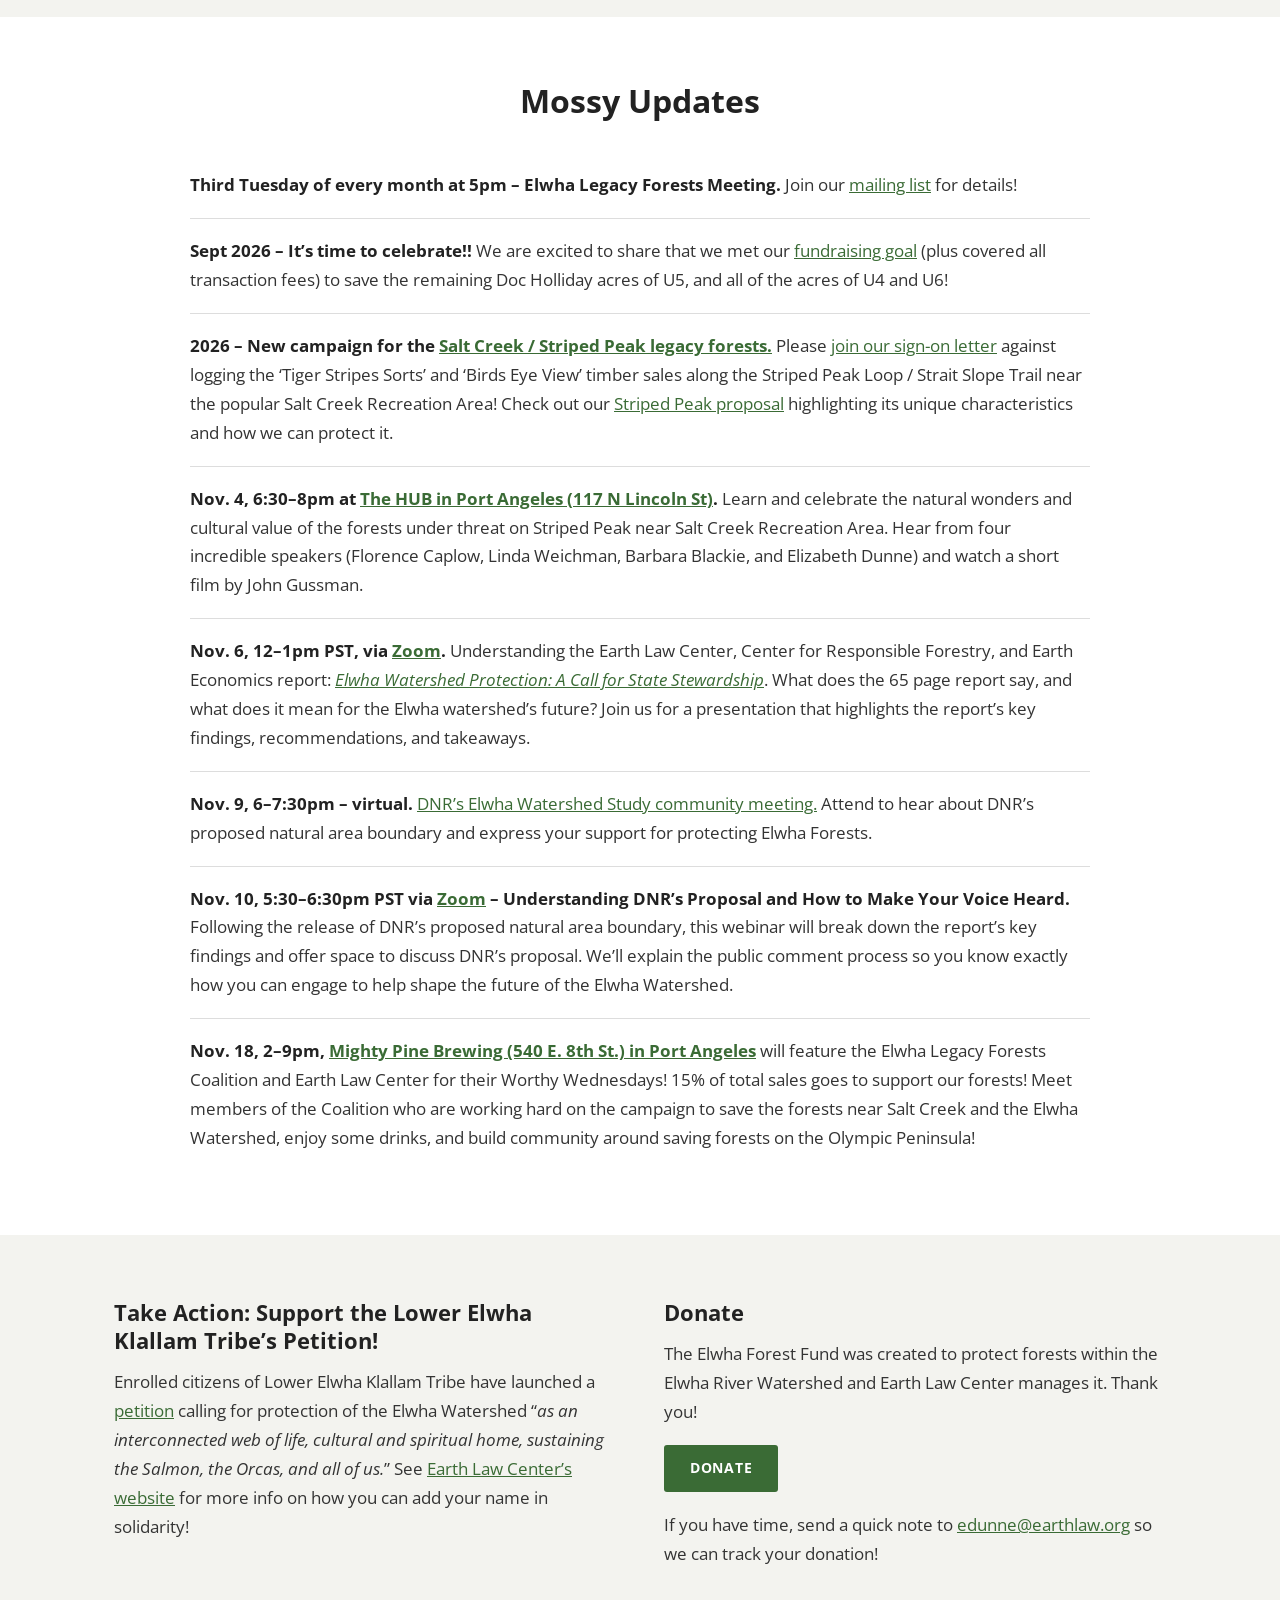
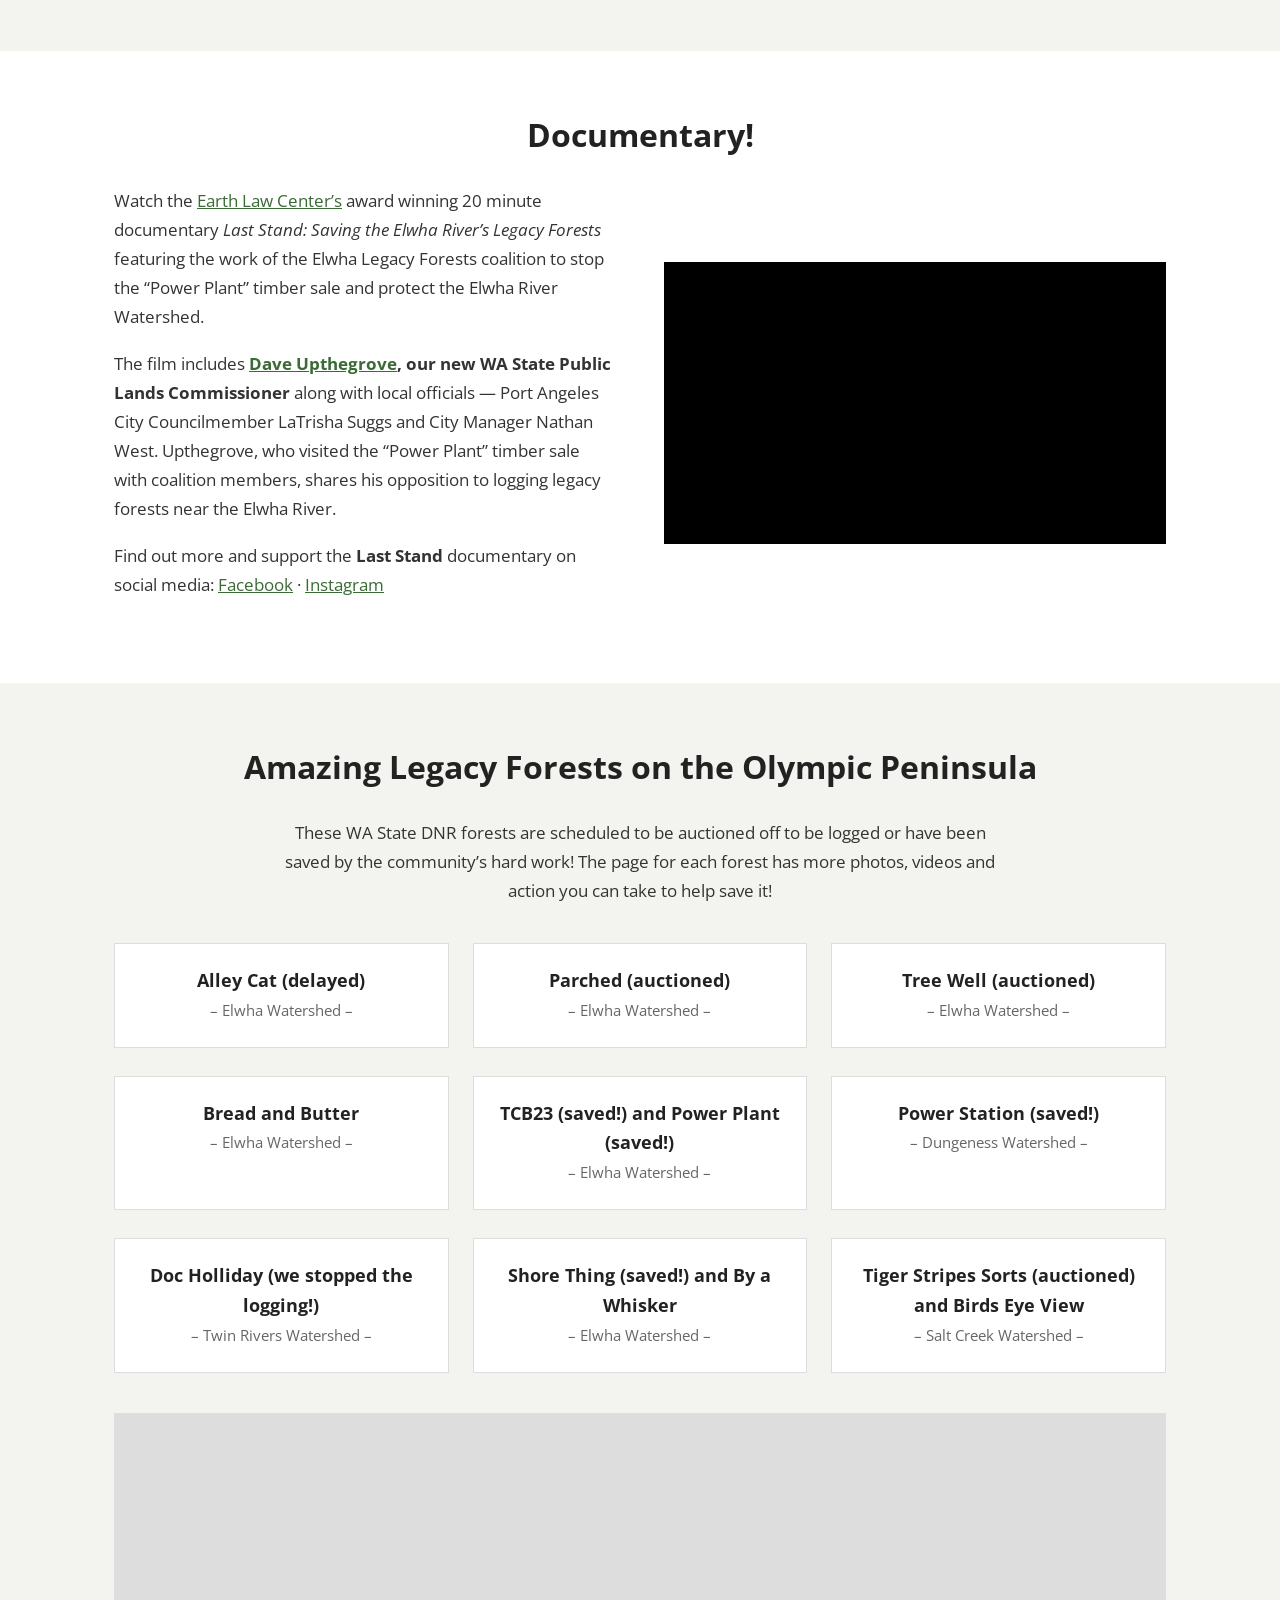
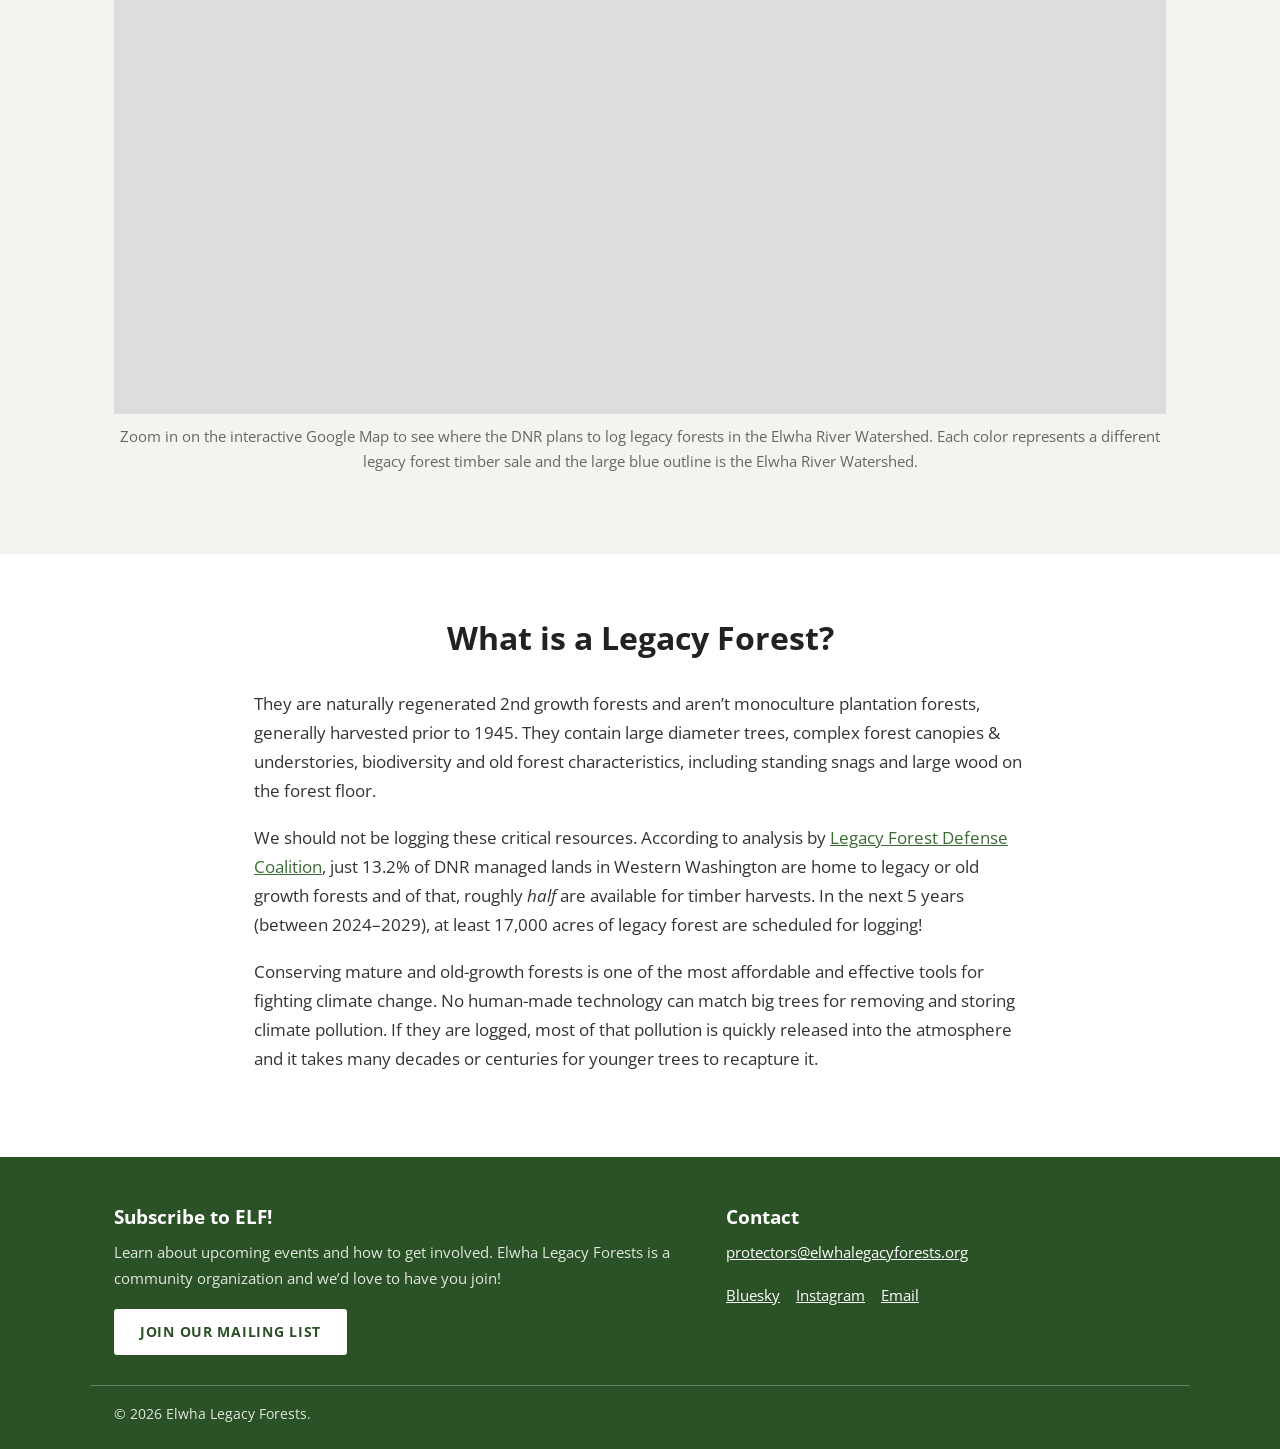
==== commit e985ada2: "Add files via upload" ====
--- a/elwha/index.html
+++ b/elwha/index.html
@@ -7,14 +7,14 @@
   <meta name="description" content="A grassroots coalition fighting for permanent protection of legacy forests on the Olympic Peninsula, Washington.">
   <link rel="preconnect" href="https://fonts.googleapis.com">
   <link rel="preconnect" href="https://fonts.gstatic.com" crossorigin>
-  <link href="https://fonts.googleapis.com/css2?family=Fraunces:opsz,wght@9..144,600;9..144,700&family=Inter:wght@400;600;700&display=swap" rel="stylesheet">
+  <link href="https://fonts.googleapis.com/css2?family=Open+Sans:wght@400;600;700;800&display=swap" rel="stylesheet">
   <link rel="stylesheet" href="style.css">
 </head>
 <body>
 
 <header class="site-header">
   <div class="wrap">
-    <a class="brand" href="index.html">Elwha <span>Legacy Forests</span></a>
+    <a class="brand" href="index.html"><img src="photos/elwhalogo.png" alt="Elwha Legacy Forests"></a>
     <button class="nav-toggle" aria-label="Menu" aria-expanded="false">Menu</button>
     <ul class="nav">
       <li><a href="successes.html">Successes</a></li>
@@ -34,17 +34,9 @@
     <div class="hero-inner">
       <h1>Elwha Legacy Forests</h1>
       <p class="tagline">Please help us save these wonders of nature!</p>
-      <div class="hero-grid">
-        <div class="hero-def">
-          <strong>Legacy Forests:</strong> Forests that are naturally re-grown 2nd growth and not monoculture plantation forests. They contain old growth trees, complex forest canopies &amp; understories, and legacy forest characteristics, including snags (dead standing trees) and large wood on the forest floor. They also have higher biodiversity, higher resilience to forest fires, and sequester more carbon than plantation forests. If left alone, they’re our future old growth forests!
-        </div>
-        <div class="stats">
-          <div class="stat"><b>~112,000</b><span>acres of unprotected legacy forests on state land in Western Washington</span></div>
-          <div class="stat"><b>&lt; 850</b><span>acres of them in the Elwha River Watershed</span></div>
-        </div>
-      </div>
-      <p class="hero-cta">We are fighting for permanent protection of these forests!</p>
-      <a class="btn" href="#campaigns">See Our Campaigns</a>
+      <p class="def"><em>Legacy Forests:</em> Forests that are naturally re-grown 2nd growth and not monoculture plantation forests. They contain old growth trees, complex forest canopies &amp; understories, and legacy forest characteristics, including snags (dead standing trees) and large wood on the forest floor. They also have higher biodiversity, higher resilience to forest fires, and sequester more carbon than plantation forests. If left alone, they’re our future old growth forests!</p>
+      <p class="def">There are ~112,000 acres of unprotected legacy forests on state land in Western Washington and less than 850 acres in the Elwha River Watershed.</p>
+      <p class="fight">We are fighting for permanent protection of these forests!</p>
     </div>
   </div>
 
@@ -77,131 +69,88 @@
     </div>
   </section>
 
-  <!-- MOSSY UPDATES + TAKE ACTION -->
-  <section class="updates" id="updates">
+  <!-- MOSSY UPDATES -->
+  <section id="updates">
+    <div class="wrap">
+      <h2 class="section-title">Mossy Updates</h2>
+      <ul class="updates-list">
+        <li><strong>Third Tuesday of every month at 5pm – Elwha Legacy Forests Meeting.</strong> Join our <a href="about.html">mailing list</a> for details!</li>
+        <li><strong>Sept 2026 – It’s time to celebrate!!</strong> We are excited to share that we met our <a href="https://www.gofundme.com/f/save-doc-holliday-units-4-6">fundraising goal</a> (plus covered all transaction fees) to save the remaining Doc Holliday acres of U5, and all of the acres of U4 and U6!</li>
+        <li><strong>2026 – New campaign for the <a href="https://elwhalegacyforests.org/salt-creek-striped-peak-legacy-forests/">Salt Creek / Striped Peak legacy forests.</a></strong> Please <a href="https://docs.google.com/forms/d/e/1FAIpQLSf--j2KpRMeKrNz3nE8H5NejMdi2MxdyQrUgmyaBSbgrZEVzA/viewform">join our sign-on letter</a> against logging the ‘Tiger Stripes Sorts’ and ‘Birds Eye View’ timber sales along the Striped Peak Loop / Strait Slope Trail near the popular Salt Creek Recreation Area! Check out our <a href="https://elwhalegacyforests.org/wp-content/uploads/sites/18/2026/11/20261104-Striped-Peak-Proposal.pdf">Striped Peak proposal</a> highlighting its unique characteristics and how we can protect it.</li>
+        <li><strong>Nov. 4, 6:30–8pm at <a href="https://maps.app.goo.gl/3BhLu9NpsTZdfpkA8">The HUB in Port Angeles (117 N Lincoln St)</a>.</strong> Learn and celebrate the natural wonders and cultural value of the forests under threat on Striped Peak near Salt Creek Recreation Area. Hear from four incredible speakers (Florence Caplow, Linda Weichman, Barbara Blackie, and Elizabeth Dunne) and watch a short film by John Gussman.</li>
+        <li><strong>Nov. 6, 12–1pm PST, via <a href="https://us06web.zoom.us/j/84651730148">Zoom</a>.</strong> Understanding the Earth Law Center, Center for Responsible Forestry, and Earth Economics report: <a href="https://elwhalegacyforests.org/wp-content/uploads/sites/18/2026/09/EE-etal-Elwha-Watershed-Protection-report.pdf"><em>Elwha Watershed Protection: A Call for State Stewardship</em></a>. What does the 65 page report say, and what does it mean for the Elwha watershed’s future? Join us for a presentation that highlights the report’s key findings, recommendations, and takeaways.</li>
+        <li><strong>Nov. 9, 6–7:30pm – virtual.</strong> <a href="https://dnr-wa-gov.zoom.us/webinar/register/WN_9dBVIUcDSESlITrZpAOXtA">DNR’s Elwha Watershed Study community meeting.</a> Attend to hear about DNR’s proposed natural area boundary and express your support for protecting Elwha Forests.</li>
+        <li><strong>Nov. 10, 5:30–6:30pm PST via <a href="https://us06web.zoom.us/j/87653236579">Zoom</a> – Understanding DNR’s Proposal and How to Make Your Voice Heard.</strong> Following the release of DNR’s proposed natural area boundary, this webinar will break down the report’s key findings and offer space to discuss DNR’s proposal. We’ll explain the public comment process so you know exactly how you can engage to help shape the future of the Elwha Watershed.</li>
+        <li><strong>Nov. 18, 2–9pm, <a href="https://maps.app.goo.gl/uSa31WryTA7w4r3cA">Mighty Pine Brewing (540 E. 8th St.) in Port Angeles</a></strong> will feature the Elwha Legacy Forests Coalition and Earth Law Center for their Worthy Wednesdays! 15% of total sales goes to support our forests! Meet members of the Coalition who are working hard on the campaign to save the forests near Salt Creek and the Elwha Watershed, enjoy some drinks, and build community around saving forests on the Olympic Peninsula!</li>
+      </ul>
+    </div>
+  </section>
+
+  <!-- TAKE ACTION / DONATE -->
+  <section class="alt" id="take-action">
     <div class="wrap two-col">
       <div>
-        <div class="eyebrow">What’s happening</div>
-        <h2>Mossy Updates</h2>
-
-        <div class="group-label">Ongoing &amp; upcoming</div>
-        <div class="update-list">
-          <div class="update">
-            <div class="date-chip"><big>3rd</big>Tuesday monthly</div>
-            <div><h4>Elwha Legacy Forests Meeting</h4><p>Every third Tuesday of the month at 5pm. Join our <a href="about.html">mailing list</a> for details!</p></div>
-          </div>
-          <div class="update">
-            <div class="date-chip"><big>Nov 18</big>2–9 pm</div>
-            <div><h4>Worthy Wednesdays at Mighty Pine Brewing</h4><p>Mighty Pine Brewing (540 E. 8th St., Port Angeles) features the Elwha Legacy Forests Coalition and Earth Law Center. 15% of total sales goes to support our forests! Meet coalition members working on the campaigns to save the forests near Salt Creek and the Elwha Watershed. <a href="https://maps.app.goo.gl/uSa31WryTA7w4r3cA">Map</a></p></div>
-          </div>
-        </div>
-
-        <div class="group-label">News</div>
-        <div class="update-list">
-          <div class="update news">
-            <div class="date-chip"><big>2026</big>New campaign</div>
-            <div><h4>Salt Creek / Striped Peak legacy forests</h4><p>Please <a href="https://docs.google.com/forms/d/e/1FAIpQLSf--j2KpRMeKrNz3nE8H5NejMdi2MxdyQrUgmyaBSbgrZEVzA/viewform">join our sign-on letter</a> against logging the ‘Tiger Stripes Sorts’ and ‘Birds Eye View’ timber sales along the Striped Peak Loop / Strait Slope Trail near the popular Salt Creek Recreation Area! Read our <a href="https://elwhalegacyforests.org/wp-content/uploads/sites/18/2026/11/20261104-Striped-Peak-Proposal.pdf">Striped Peak proposal</a>.</p></div>
-          </div>
-          <div class="update news">
-            <div class="date-chip"><big>Sept</big>2026</div>
-            <div><h4>It’s time to celebrate!</h4><p>We met our <a href="https://www.gofundme.com/f/save-doc-holliday-units-4-6">fundraising goal</a> (plus covered all transaction fees) to save the remaining Doc Holliday acres of U5, and all of the acres of U4 and U6!</p></div>
-          </div>
-        </div>
-
-        <div class="group-label">Recent events</div>
-        <div class="update-list">
-          <div class="update past">
-            <div class="date-chip"><big>Nov 10</big>5:30–6:30pm</div>
-            <div><h4>Understanding DNR’s Proposal and How to Make Your Voice Heard</h4><p>A Zoom webinar breaking down DNR’s proposed natural area boundary and explaining the public comment process.</p></div>
-          </div>
-          <div class="update past">
-            <div class="date-chip"><big>Nov 9</big>6–7:30pm</div>
-            <div><h4>DNR’s Elwha Watershed Study community meeting</h4><p>A virtual meeting to hear about DNR’s proposed natural area boundary and express support for protecting Elwha Forests.</p></div>
-          </div>
-          <div class="update past">
-            <div class="date-chip"><big>Nov 6</big>12–1pm</div>
-            <div><h4>Elwha Watershed Protection report presentation</h4><p>A Zoom presentation on the 65-page report <a href="https://elwhalegacyforests.org/wp-content/uploads/sites/18/2026/09/EE-etal-Elwha-Watershed-Protection-report.pdf"><em>Elwha Watershed Protection: A Call for State Stewardship</em></a> from the Earth Law Center, Center for Responsible Forestry, and Earth Economics.</p></div>
-          </div>
-          <div class="update past">
-            <div class="date-chip"><big>Nov 4</big>6:30–8pm</div>
-            <div><h4>Striped Peak community evening at The HUB</h4><p>Celebrating the natural wonders and cultural value of the forests under threat near Salt Creek Recreation Area, with speakers Florence Caplow, Linda Weichman, Barbara Blackie, and Elizabeth Dunne, plus a short film by John Gussman. <a href="https://maps.app.goo.gl/3BhLu9NpsTZdfpkA8">The HUB, 117 N Lincoln St, Port Angeles</a></p></div>
-          </div>
-        </div>
+        <h3>Take Action: Support the Lower Elwha Klallam Tribe’s Petition!</h3>
+        <p>Enrolled citizens of Lower Elwha Klallam Tribe have launched a <a href="https://elwhalegacyforests.org/wp-content/uploads/sites/18/2024/10/20241024-Calling-for-the-Protection-POSTER.pdf">petition</a> calling for protection of the Elwha Watershed “<em>as an interconnected web of life, cultural and spiritual home, sustaining the Salmon, the Orcas, and all of us.</em>” See <a href="https://www.earthlawcenter.org/elwha-legacy-forests">Earth Law Center’s website</a> for more info on how you can add your name in solidarity!</p>
       </div>
-
-      <aside>
-        <div class="side-card">
-          <div class="eyebrow" style="color:#cfe5b0">Take action</div>
-          <h3>Support the Lower Elwha Klallam Tribe’s Petition!</h3>
-          <p>Enrolled citizens of the Lower Elwha Klallam Tribe have launched a <a href="https://elwhalegacyforests.org/wp-content/uploads/sites/18/2024/10/20241024-Calling-for-the-Protection-POSTER.pdf">petition</a> calling for protection of the Elwha Watershed “as an interconnected web of life, cultural and spiritual home, sustaining the Salmon, the Orcas, and all of us.”</p>
-          <a class="btn" href="https://www.earthlawcenter.org/elwha-legacy-forests">Add Your Name</a>
-        </div>
-        <div class="side-card light">
-          <div class="eyebrow">Donate</div>
-          <h3>Elwha Forest Fund</h3>
-          <p>The Elwha Forest Fund was created to protect forests within the Elwha River Watershed, and Earth Law Center manages it. Thank you!</p>
-          <p><a class="btn dark" href="https://givebutter.com/elwhaforestfund">Donate</a></p>
-          <p style="font-size:.9rem;color:var(--muted)">If you have time, send a quick note to <a href="mailto:edunne@earthlaw.org">edunne@earthlaw.org</a> so we can track your donation!</p>
-        </div>
-      </aside>
+      <div>
+        <h3>Donate</h3>
+        <p>The Elwha Forest Fund was created to protect forests within the Elwha River Watershed and Earth Law Center manages it. Thank you!</p>
+        <p><a class="btn" href="https://givebutter.com/elwhaforestfund">Donate</a></p>
+        <p>If you have time, send a quick note to <a href="mailto:edunne@earthlaw.org">edunne@earthlaw.org</a> so we can track your donation!</p>
+      </div>
     </div>
   </section>
 
   <!-- DOCUMENTARY -->
-  <section class="doc" id="documentary">
-    <div class="wrap two-col">
-      <div>
-        <div class="eyebrow" style="color:#cfe5b0">Watch</div>
-        <h2>Documentary!</h2>
-        <p>Watch the <a href="https://www.earthlawcenter.org/elwha-legacy-forests">Earth Law Center’s</a> award-winning 20 minute documentary <em>Last Stand: Saving the Elwha River’s Legacy Forests</em>, featuring the work of the Elwha Legacy Forests coalition to stop the “Power Plant” timber sale and protect the Elwha River Watershed.</p>
-        <p>The film includes <a href="https://upthegrove.org">Dave Upthegrove</a>, our new WA State Public Lands Commissioner, along with local officials — Port Angeles City Councilmember LaTrisha Suggs and City Manager Nathan West. Upthegrove, who visited the “Power Plant” timber sale with coalition members, shares his opposition to logging legacy forests near the Elwha River.</p>
-        <p>Find out more and support <em>Last Stand</em> on social media:
-          <a href="https://www.facebook.com/filmlaststand/">Facebook</a> · <a href="https://www.instagram.com/laststandfilm/">Instagram</a></p>
-      </div>
-      <div class="video">
-        <iframe src="https://www.youtube.com/embed/MnWXQAphs7w" title="Last Stand: Saving the Elwha River’s Legacy Forests" allowfullscreen loading="lazy"></iframe>
+  <section id="documentary">
+    <div class="wrap">
+      <h2 class="section-title">Documentary!</h2>
+      <div class="two-col center-v">
+        <div>
+          <p>Watch the <a href="https://www.earthlawcenter.org/elwha-legacy-forests">Earth Law Center’s</a> award winning 20 minute documentary <em>Last Stand: Saving the Elwha River’s Legacy Forests</em> featuring the work of the Elwha Legacy Forests coalition to stop the “Power Plant” timber sale and protect the Elwha River Watershed.</p>
+          <p>The film includes <strong><a href="https://upthegrove.org">Dave Upthegrove</a>, our new WA State Public Lands Commissioner</strong> along with local officials — Port Angeles City Councilmember LaTrisha Suggs and City Manager Nathan West. Upthegrove, who visited the “Power Plant” timber sale with coalition members, shares his opposition to logging legacy forests near the Elwha River.</p>
+          <p>Find out more and support the <strong>Last Stand</strong> documentary on social media: <a href="https://www.facebook.com/filmlaststand/">Facebook</a> · <a href="https://www.instagram.com/laststandfilm/">Instagram</a></p>
+        </div>
+        <div class="video">
+          <iframe src="https://www.youtube.com/embed/MnWXQAphs7w" title="Last Stand: Saving the Elwha River’s Legacy Forests" allowfullscreen loading="lazy"></iframe>
+        </div>
       </div>
     </div>
   </section>
 
   <!-- FORESTS + MAP -->
-  <section class="forests" id="forests">
+  <section class="alt" id="forests">
     <div class="wrap">
       <h2 class="section-title">Amazing Legacy Forests on the Olympic Peninsula</h2>
-      <p class="lede">These WA State DNR forests are scheduled to be auctioned off to be logged, or have been saved by the community’s hard work! Each forest’s page has more photos, videos and action you can take to help save it.</p>
+      <p class="lede">These WA State DNR forests are scheduled to be auctioned off to be logged or have been saved by the community’s hard work! The page for each forest has more photos, videos and action you can take to help save it!</p>
 
       <div class="forest-grid">
-        <a class="forest-card" href="https://elwhalegacyforests.org/alley-cat/"><span class="badge delayed">Delayed</span><h4>Alley Cat</h4><span class="ws">Elwha Watershed</span></a>
-        <a class="forest-card" href="https://elwhalegacyforests.org/parched/"><span class="badge auctioned">Auctioned</span><h4>Parched</h4><span class="ws">Elwha Watershed</span></a>
-        <a class="forest-card" href="https://elwhalegacyforests.org/tree-well/"><span class="badge auctioned">Auctioned</span><h4>Tree Well</h4><span class="ws">Elwha Watershed</span></a>
-        <a class="forest-card" href="https://elwhalegacyforests.org/bread-and-butter/"><span class="badge active">Active campaign</span><h4>Bread and Butter</h4><span class="ws">Elwha Watershed</span></a>
-        <a class="forest-card" href="https://elwhalegacyforests.org/oat-powerplant-tcb23/"><span class="badge saved">Saved!</span><h4>TCB23 &amp; Power Plant</h4><span class="ws">Elwha Watershed</span></a>
-        <a class="forest-card" href="https://elwhalegacyforests.org/power-station/"><span class="badge saved">Saved!</span><h4>Power Station</h4><span class="ws">Dungeness Watershed</span></a>
-        <a class="forest-card" href="https://elwhalegacyforests.org/doc-holliday/"><span class="badge stopped">We stopped the logging!</span><h4>Doc Holliday</h4><span class="ws">Twin Rivers Watershed</span></a>
-        <a class="forest-card" href="https://adventurephotography.forest2sea.com/shore-thing-forest/"><span class="badge saved">Shore Thing saved!</span><h4>Shore Thing &amp; By a Whisker</h4><span class="ws">Elwha Watershed</span></a>
-        <a class="forest-card" href="https://elwhalegacyforests.org/salt-creek-striped-peak-legacy-forests/"><span class="badge auctioned">Tiger Stripes auctioned</span><h4>Tiger Stripes Sorts &amp; Birds Eye View</h4><span class="ws">Salt Creek Watershed</span></a>
+        <a class="forest" href="https://elwhalegacyforests.org/alley-cat/"><b>Alley Cat (delayed)</b><span>– Elwha Watershed –</span></a>
+        <a class="forest" href="https://elwhalegacyforests.org/parched/"><b>Parched (auctioned)</b><span>– Elwha Watershed –</span></a>
+        <a class="forest" href="https://elwhalegacyforests.org/tree-well/"><b>Tree Well (auctioned)</b><span>– Elwha Watershed –</span></a>
+        <a class="forest" href="https://elwhalegacyforests.org/bread-and-butter/"><b>Bread and Butter</b><span>– Elwha Watershed –</span></a>
+        <a class="forest" href="https://elwhalegacyforests.org/oat-powerplant-tcb23/"><b>TCB23 (saved!) and Power Plant (saved!)</b><span>– Elwha Watershed –</span></a>
+        <a class="forest" href="https://elwhalegacyforests.org/power-station/"><b>Power Station (saved!)</b><span>– Dungeness Watershed –</span></a>
+        <a class="forest" href="https://elwhalegacyforests.org/doc-holliday/"><b>Doc Holliday (we stopped the logging!)</b><span>– Twin Rivers Watershed –</span></a>
+        <a class="forest" href="https://adventurephotography.forest2sea.com/shore-thing-forest/"><b>Shore Thing (saved!) and By a Whisker</b><span>– Elwha Watershed –</span></a>
+        <a class="forest" href="https://elwhalegacyforests.org/salt-creek-striped-peak-legacy-forests/"><b>Tiger Stripes Sorts (auctioned) and Birds Eye View</b><span>– Salt Creek Watershed –</span></a>
       </div>
 
       <div class="map-frame">
         <iframe src="https://www.google.com/maps/d/embed?mid=1ympvTAd28ycEOe5iPZjdjvn8zqQ7Wts&amp;hl=en&amp;ehbc=2E312F&amp;ll=48.09242600704097%2C-123.57836752240999&amp;z=12" title="Map of DNR legacy forest timber sales" loading="lazy"></iframe>
       </div>
-      <p class="caption">Zoom in on the interactive map to see where the DNR plans to log legacy forests in the Elwha River Watershed. Each color represents a different legacy forest timber sale, and the large blue outline is the Elwha River Watershed.</p>
+      <p class="caption">Zoom in on the interactive Google Map to see where the DNR plans to log legacy forests in the Elwha River Watershed. Each color represents a different legacy forest timber sale and the large blue outline is the Elwha River Watershed.</p>
     </div>
   </section>
 
   <!-- WHAT IS A LEGACY FOREST -->
-  <section class="explain" id="legacy-forest">
-    <div class="wrap two-col">
-      <div>
-        <h2>What is a Legacy Forest?</h2>
-        <p>They are naturally regenerated 2nd growth forests, not monoculture plantation forests, generally harvested prior to 1945. They contain large diameter trees, complex forest canopies &amp; understories, biodiversity and old forest characteristics, including standing snags and large wood on the forest floor.</p>
-        <p>Conserving mature and old-growth forests is one of the most affordable and effective tools for fighting climate change. No human-made technology can match big trees for removing and storing climate pollution. If they are logged, most of that pollution is quickly released into the atmosphere, and it takes many decades or centuries for younger trees to recapture it.</p>
-      </div>
-      <div>
-        <div class="fact"><b>13.2%</b> of DNR-managed lands in Western Washington are home to legacy or old growth forests, and roughly half of that is available for timber harvest (analysis by <a href="https://www.wlfdc.org/">Legacy Forest Defense Coalition</a>).</div>
-        <div class="fact"><b>17,000+</b> acres of legacy forest are scheduled for logging between 2024 and 2029.</div>
-        <div class="fact"><b>Water:</b> The Elwha River watershed is the primary water source for Port Angeles, and legacy forests help filter pollutants, prevent erosion, and regulate water flow.</div>
-      </div>
+  <section id="legacy-forest">
+    <div class="wrap prose">
+      <h2 class="section-title">What is a Legacy Forest?</h2>
+      <p>They are naturally regenerated 2nd growth forests and aren’t monoculture plantation forests, generally harvested prior to 1945. They contain large diameter trees, complex forest canopies &amp; understories, biodiversity and old forest characteristics, including standing snags and large wood on the forest floor.</p>
+      <p>We should not be logging these critical resources. According to analysis by <a href="https://www.wlfdc.org/">Legacy Forest Defense Coalition</a>, just 13.2% of DNR managed lands in Western Washington are home to legacy or old growth forests and of that, roughly <em>half</em> are available for timber harvests. In the next 5 years (between 2024–2029), at least 17,000 acres of legacy forest are scheduled for logging!</p>
+      <p>Conserving mature and old-growth forests is one of the most affordable and effective tools for fighting climate change. No human-made technology can match big trees for removing and storing climate pollution. If they are logged, most of that pollution is quickly released into the atmosphere and it takes many decades or centuries for younger trees to recapture it.</p>
     </div>
   </section>
 
--- a/elwha/style.css
+++ b/elwha/style.css
@@ -1,229 +1,138 @@
-/* Elwha Legacy Forests – redesign draft */
+/* Elwha Legacy Forests – simple, WordPress-style layout.
+   Colors and fonts are set once here so they are easy to match to the live site. */
 :root {
-  --forest: #1b3328;
-  --forest-2: #274636;
-  --moss: #5f7f4b;
-  --moss-light: #dfe8d3;
-  --cream: #f7f2e8;
-  --paper: #fffdf8;
-  --river: #2b6471;
-  --amber: #c98a2b;
-  --bark: #4a3b2c;
-  --ink: #1f2a24;
-  --muted: #5d6a62;
-  --radius: 14px;
-  --shadow: 0 10px 30px rgba(20, 40, 30, 0.14);
-  --maxw: 1140px;
+  --green: #3a6b35;        /* links, buttons, accents  */
+  --green-dark: #2b5127;   /* hover, footer            */
+  --text: #333333;
+  --muted: #666666;
+  --light: #f3f3ef;        /* alternating section bg   */
+  --line: #dddddd;
+  --maxw: 1100px;
 }
 
 * { box-sizing: border-box; }
-html { scroll-behavior: smooth; }
 body {
   margin: 0;
-  font-family: "Inter", system-ui, -apple-system, "Segoe UI", sans-serif;
-  color: var(--ink);
-  background: var(--cream);
-  line-height: 1.65;
+  font-family: "Open Sans", Arial, Helvetica, sans-serif;
+  color: var(--text);
+  background: #fff;
+  line-height: 1.7;
   font-size: 17px;
 }
 img { max-width: 100%; display: block; }
-a { color: var(--river); }
-h1, h2, h3, h4 { font-family: "Fraunces", Georgia, "Times New Roman", serif; line-height: 1.15; margin: 0 0 .5em; color: var(--forest); }
-.wrap { max-width: var(--maxw); margin: 0 auto; padding: 0 22px; }
+a { color: var(--green); }
+a:hover { color: var(--green-dark); }
+h1, h2, h3, h4 { font-family: "Open Sans", Arial, Helvetica, sans-serif; font-weight: 700; line-height: 1.25; margin: 0 0 .6em; color: #222; }
+h2 { font-size: 2rem; }
+h3 { font-size: 1.4rem; }
+p { margin: 0 0 1.1em; }
+.wrap { max-width: var(--maxw); margin: 0 auto; padding: 0 24px; }
 
-/* ---------- Header / tabs ---------- */
-.site-header {
-  position: sticky; top: 0; z-index: 50;
-  background: rgba(27, 51, 40, .96);
-  backdrop-filter: blur(6px);
-  box-shadow: 0 2px 14px rgba(0,0,0,.25);
-}
-.site-header .wrap { display: flex; align-items: center; justify-content: space-between; min-height: 68px; }
-.brand {
-  font-family: "Fraunces", Georgia, serif; font-weight: 700; font-size: 1.3rem;
-  color: #fff; text-decoration: none; letter-spacing: .01em;
-}
-.brand span { color: #b9d39a; }
-.nav { display: flex; gap: 6px; list-style: none; margin: 0; padding: 0; }
-.nav a {
-  display: block; padding: 10px 16px; border-radius: 999px;
-  color: #e8efe3; text-decoration: none; font-weight: 600; font-size: .95rem;
-  letter-spacing: .02em; transition: background .2s, color .2s;
-}
-.nav a:hover { background: rgba(255,255,255,.12); color: #fff; }
-.nav a[aria-current="page"] { background: var(--moss); color: #fff; }
-.nav-toggle {
-  display: none; background: none; border: 1px solid rgba(255,255,255,.4); color: #fff;
-  border-radius: 8px; padding: 8px 12px; font-size: 1rem; cursor: pointer;
-}
+/* ---------- Header ---------- */
+.site-header { background: #fff; border-bottom: 1px solid var(--line); position: sticky; top: 0; z-index: 50; }
+.site-header .wrap { display: flex; align-items: center; justify-content: space-between; min-height: 72px; }
+.brand { font-weight: 800; font-size: 1.35rem; color: var(--green-dark); text-decoration: none; text-transform: uppercase; letter-spacing: .03em; line-height: 1.1; }
+.brand span { color: var(--green); }
+.nav { display: flex; gap: 28px; list-style: none; margin: 0; padding: 0; }
+.nav a { color: #444; text-decoration: none; font-weight: 600; font-size: .9rem; text-transform: uppercase; letter-spacing: .06em; padding: 6px 0; border-bottom: 2px solid transparent; }
+.nav a:hover, .nav a[aria-current="page"] { color: var(--green); border-bottom-color: var(--green); }
+.nav-toggle { display: none; background: none; border: 1px solid var(--line); padding: 8px 14px; font: inherit; font-size: .9rem; cursor: pointer; color: #444; }
 
 /* ---------- Hero ---------- */
-.hero {
-  position: relative; min-height: 88vh; display: flex; align-items: flex-end;
-  color: #fff; background: var(--forest);
-}
-.hero > img {
-  position: absolute; inset: 0; width: 100%; height: 100%; object-fit: cover;
-}
-.hero::after {
-  content: ""; position: absolute; inset: 0;
-  background: linear-gradient(180deg, rgba(10,25,18,.25) 0%, rgba(10,25,18,.15) 35%, rgba(10,25,18,.85) 100%);
-}
-.hero-inner { position: relative; z-index: 2; padding: 90px 22px 56px; max-width: var(--maxw); margin: 0 auto; width: 100%; }
-.hero h1 { color: #fff; font-size: clamp(2.6rem, 7vw, 5rem); margin-bottom: .2em; text-shadow: 0 3px 24px rgba(0,0,0,.45); }
-.hero .tagline { font-size: clamp(1.15rem, 2.4vw, 1.5rem); margin: 0 0 1.4em; color: #e9f1df; }
-.hero-grid { display: grid; grid-template-columns: 1.4fr 1fr; gap: 28px; align-items: end; }
-.hero-def {
-  background: rgba(15, 32, 24, .55); backdrop-filter: blur(5px);
-  border: 1px solid rgba(255,255,255,.18); border-radius: var(--radius);
-  padding: 20px 24px; font-size: .98rem;
-}
-.hero-def strong { color: #cfe5b0; }
-.stats { display: grid; gap: 14px; }
-.stat {
-  background: rgba(255,255,255,.94); color: var(--forest); border-radius: var(--radius);
-  padding: 16px 20px; box-shadow: var(--shadow);
-}
-.stat b { display: block; font-family: "Fraunces", Georgia, serif; font-size: 2.1rem; line-height: 1; color: var(--moss); }
-.stat span { font-size: .92rem; color: var(--ink); }
-.hero-cta { margin-top: 26px; font-family: "Fraunces", Georgia, serif; font-size: clamp(1.3rem, 3vw, 1.9rem); font-weight: 700; color: #fff; }
+.hero { position: relative; min-height: 86vh; display: flex; align-items: center; justify-content: center; text-align: center; color: #fff; background: #222; }
+.hero > img { position: absolute; inset: 0; width: 100%; height: 100%; object-fit: cover; }
+.hero::after { content: ""; position: absolute; inset: 0; background: rgba(0, 0, 0, .42); }
+.hero-inner { position: relative; z-index: 2; max-width: 860px; padding: 70px 24px; }
+.hero h1 { color: #fff; font-size: clamp(2.4rem, 6vw, 4rem); margin-bottom: .2em; }
+.hero .tagline { font-size: 1.35rem; margin-bottom: 1.4em; }
+.hero .def { font-size: 1rem; font-weight: 600; margin-bottom: 1em; }
+.hero .fight { font-size: 1.5rem; font-weight: 700; margin: 1.2em 0 0; }
 
 /* ---------- Buttons ---------- */
-.btn {
-  display: inline-block; padding: 12px 24px; border-radius: 999px; text-decoration: none;
-  font-weight: 700; font-size: .95rem; background: var(--amber); color: #fff;
-  border: 2px solid var(--amber); transition: transform .15s, background .2s, color .2s;
-}
-.btn:hover { transform: translateY(-2px); background: #b97a1e; border-color: #b97a1e; }
-.btn.ghost { background: transparent; color: #fff; border-color: rgba(255,255,255,.8); }
-.btn.ghost:hover { background: rgba(255,255,255,.18); }
-.btn.dark { background: var(--forest); border-color: var(--forest); }
-.btn.dark:hover { background: var(--forest-2); border-color: var(--forest-2); }
+.btn { display: inline-block; padding: 11px 26px; background: var(--green); color: #fff; text-decoration: none; font-weight: 700; font-size: .9rem; text-transform: uppercase; letter-spacing: .05em; border-radius: 3px; border: 0; }
+.btn:hover { background: var(--green-dark); color: #fff; }
 
 /* ---------- Sections ---------- */
-section { padding: 72px 0; }
-.section-title { text-align: center; font-size: clamp(1.9rem, 4.5vw, 3rem); margin-bottom: 1.1em; }
-.eyebrow { text-transform: uppercase; letter-spacing: .14em; font-size: .8rem; font-weight: 700; color: var(--moss); margin-bottom: .6em; }
+section { padding: 64px 0; }
+section.alt { background: var(--light); }
+.section-title { text-align: center; margin-bottom: 1em; }
+.center { text-align: center; }
 
-/* ---------- Campaigns split ---------- */
-.campaigns { background: var(--paper); padding-bottom: 0; }
-.campaign-split { display: grid; grid-template-columns: 1fr 1fr; gap: 0; }
-.campaign { position: relative; display: flex; flex-direction: column; background: var(--forest); color: #fff; text-decoration: none; overflow: hidden; }
-.campaign-photo { position: relative; height: clamp(320px, 46vw, 520px); overflow: hidden; }
-.campaign-photo img { width: 100%; height: 100%; object-fit: cover; transition: transform .6s ease; }
-.campaign:hover .campaign-photo img { transform: scale(1.05); }
-.campaign-photo::after {
-  content: ""; position: absolute; inset: 0;
-  background: linear-gradient(180deg, rgba(10,25,18,.15) 0%, rgba(10,25,18,.15) 40%, rgba(10,25,18,.78) 100%);
-}
-.campaign-photo h3 {
-  position: absolute; z-index: 2; left: 0; right: 0; bottom: 0; margin: 0; padding: 0 28px 26px;
-  color: #fff; font-size: clamp(1.8rem, 3.6vw, 2.8rem); text-shadow: 0 2px 16px rgba(0,0,0,.5);
-}
-.campaign-body { padding: 24px 28px 32px; background: var(--forest); flex: 1; display: flex; flex-direction: column; gap: 16px; align-items: flex-start; }
-.campaign:nth-child(2) .campaign-body { background: var(--forest-2); }
-.campaign-body p { margin: 0; color: #dfe9d8; }
-.campaign-body .btn { margin-top: auto; }
+/* ---------- Campaigns ---------- */
+.campaigns { padding-bottom: 0; }
+.campaign-split { display: grid; grid-template-columns: 1fr 1fr; }
+.campaign { display: block; color: var(--text); text-decoration: none; background: #fff; }
+.campaign-photo { position: relative; height: clamp(300px, 42vw, 480px); overflow: hidden; background: #222; }
+.campaign-photo img { width: 100%; height: 100%; object-fit: cover; }
+.campaign-photo::after { content: ""; position: absolute; inset: 0; background: rgba(0, 0, 0, .35); transition: background .2s; }
+.campaign:hover .campaign-photo::after { background: rgba(0, 0, 0, .5); }
+.campaign-photo h3 { position: absolute; z-index: 2; inset: 0; display: flex; align-items: center; justify-content: center; text-align: center; margin: 0; padding: 0 24px; color: #fff; font-size: clamp(1.7rem, 3.4vw, 2.6rem); }
+.campaign-body { padding: 26px 28px 36px; text-align: center; background: var(--light); }
+.campaign-body p { margin-bottom: 1em; }
 
-/* ---------- Mossy updates / events ---------- */
-.updates { background: var(--cream); }
-.two-col { display: grid; grid-template-columns: 1.6fr 1fr; gap: 40px; align-items: start; }
-.update-list { display: grid; gap: 16px; }
-.update {
-  display: grid; grid-template-columns: 96px 1fr; gap: 18px; background: var(--paper);
-  border-radius: var(--radius); padding: 18px 20px; box-shadow: 0 3px 14px rgba(20,40,30,.08);
-  border-left: 5px solid var(--moss);
-}
-.update.news { border-left-color: var(--amber); }
-.update.past { opacity: .82; border-left-color: #b6bfb0; }
-.date-chip {
-  text-align: center; background: var(--moss-light); border-radius: 10px; padding: 8px 6px;
-  font-weight: 700; color: var(--forest); font-size: .85rem; line-height: 1.25; align-self: start;
-}
-.date-chip big { display: block; font-family: "Fraunces", Georgia, serif; font-size: 1.5rem; }
-.update h4 { margin: 0 0 .25em; font-size: 1.1rem; }
-.update p { margin: 0; font-size: .96rem; color: var(--ink); }
-.group-label { margin: 26px 0 12px; font-size: .85rem; letter-spacing: .12em; text-transform: uppercase; color: var(--muted); font-weight: 700; }
-.group-label:first-child { margin-top: 0; }
+/* ---------- Mossy updates ---------- */
+.updates-list { list-style: none; margin: 0 auto; padding: 0; max-width: 900px; }
+.updates-list li { padding: 18px 0; border-bottom: 1px solid var(--line); }
+.updates-list li:last-child { border-bottom: 0; }
+.updates-list strong { color: #222; }
 
-.side-card { background: var(--forest); color: #e9f1df; border-radius: var(--radius); padding: 26px; box-shadow: var(--shadow); margin-bottom: 24px; }
-.side-card h3 { color: #fff; font-size: 1.5rem; }
-.side-card p { margin: 0 0 1em; font-size: .98rem; }
-.side-card a:not(.btn) { color: #cfe5b0; }
-.side-card.light { background: var(--paper); color: var(--ink); }
-.side-card.light h3 { color: var(--forest); }
+/* ---------- Take action / donate ---------- */
+.two-col { display: grid; grid-template-columns: 1fr 1fr; gap: 48px; align-items: start; }
+.two-col.center-v { align-items: center; }
 
-/* ---------- Documentary ---------- */
-.doc { background: var(--forest); color: #e9f1df; }
-.doc h2 { color: #fff; }
-.doc .two-col { grid-template-columns: 1fr 1fr; align-items: center; }
-.video { position: relative; aspect-ratio: 16 / 9; border-radius: var(--radius); overflow: hidden; box-shadow: var(--shadow); background: #000; }
+/* ---------- Video ---------- */
+.video { position: relative; aspect-ratio: 16 / 9; background: #000; }
 .video iframe { position: absolute; inset: 0; width: 100%; height: 100%; border: 0; }
-.doc a { color: #cfe5b0; }
 
-/* ---------- Forest cards ---------- */
-.forests { background: var(--paper); }
-.lede { max-width: 720px; margin: -.4em auto 2em; text-align: center; color: var(--muted); }
-.forest-grid { display: grid; grid-template-columns: repeat(auto-fill, minmax(250px, 1fr)); gap: 18px; }
-.forest-card {
-  display: flex; flex-direction: column; gap: 6px; text-decoration: none; color: var(--ink);
-  background: var(--cream); border-radius: var(--radius); padding: 20px; border: 1px solid #e3dccb;
-  transition: transform .2s, box-shadow .2s;
-}
-.forest-card:hover { transform: translateY(-4px); box-shadow: var(--shadow); }
-.forest-card h4 { margin: 0; font-size: 1.15rem; }
-.forest-card .ws { font-size: .88rem; color: var(--muted); }
-.badge { align-self: flex-start; font-size: .74rem; font-weight: 800; letter-spacing: .06em; text-transform: uppercase; padding: 4px 10px; border-radius: 999px; }
-.badge.saved { background: #d5ebc4; color: #2c5a17; }
-.badge.stopped { background: #d5ebc4; color: #2c5a17; }
-.badge.auctioned { background: #f4d6c8; color: #8a3a1a; }
-.badge.delayed { background: #f6e6bd; color: #7a5a0e; }
-.badge.active { background: #d6e6ec; color: #1d4a56; }
-.map-frame { margin-top: 36px; border-radius: var(--radius); overflow: hidden; box-shadow: var(--shadow); aspect-ratio: 16 / 9; }
+/* ---------- Forest list ---------- */
+.lede { max-width: 720px; margin: 0 auto 2.2em; text-align: center; }
+.forest-grid { display: grid; grid-template-columns: repeat(3, 1fr); gap: 28px 24px; text-align: center; }
+.forest { display: block; text-decoration: none; color: var(--text); padding: 22px 12px; border: 1px solid var(--line); background: #fff; }
+.forest:hover { border-color: var(--green); }
+.forest b { display: block; font-size: 1.1rem; color: #222; }
+.forest span { color: var(--muted); font-size: .95rem; }
+.map-frame { margin-top: 40px; aspect-ratio: 16 / 9; background: #ddd; }
 .map-frame iframe { width: 100%; height: 100%; border: 0; }
 .caption { text-align: center; color: var(--muted); font-size: .92rem; margin-top: 10px; }
 
-/* ---------- What is a legacy forest ---------- */
-.explain { background: var(--moss-light); }
-.explain .two-col { grid-template-columns: 1fr 1fr; }
-.explain p { margin-top: 0; }
-.fact { background: var(--paper); border-radius: var(--radius); padding: 18px 22px; margin-bottom: 14px; box-shadow: 0 3px 14px rgba(20,40,30,.08); }
-.fact b { color: var(--moss); font-family: "Fraunces", Georgia, serif; font-size: 1.5rem; }
+/* ---------- Explainer text ---------- */
+.prose { max-width: 820px; margin: 0 auto; }
 
-/* ---------- Placeholder / inner pages ---------- */
-.page-hero { background: linear-gradient(135deg, var(--forest), var(--forest-2)); color: #fff; padding: 80px 0 64px; }
-.page-hero h1 { color: #fff; font-size: clamp(2.2rem, 5vw, 3.6rem); margin: 0; }
-.page-hero p { margin: .6em 0 0; color: #cfe0c3; }
-.page-body { background: var(--paper); min-height: 40vh; }
-.placeholder { background: var(--cream); border: 2px dashed #c9c1ac; border-radius: var(--radius); padding: 40px; text-align: center; color: var(--muted); font-size: 1.15rem; }
-.partner-list { display: flex; flex-wrap: wrap; gap: 10px; list-style: none; padding: 0; margin: 14px 0 0; }
-.partner-list a { display: block; padding: 8px 16px; border-radius: 999px; background: var(--moss-light); color: var(--forest); text-decoration: none; font-weight: 600; font-size: .92rem; }
-.partner-list a:hover { background: var(--moss); color: #fff; }
+/* ---------- Inner pages ---------- */
+.page-hero { padding: 56px 0 8px; text-align: center; }
+.page-hero h1 { font-size: 2.6rem; margin: 0; }
+.page-hero p { margin: .6em 0 0; color: var(--muted); }
+.page-body { padding-top: 32px; min-height: 40vh; }
+.placeholder { text-align: center; color: var(--muted); padding: 50px 20px; border: 1px dashed #bbb; }
+.partner-list { list-style: disc; padding-left: 1.2em; margin: 10px 0 0; }
+.partner-list a { background: none; }
 
 /* ---------- Footer ---------- */
-.site-footer { background: #12231a; color: #c6d3bf; padding: 54px 0 30px; font-size: .95rem; }
-.site-footer h3 { color: #fff; font-size: 1.4rem; }
+.site-footer { background: var(--green-dark); color: #dfe8dc; padding: 48px 0 24px; font-size: .95rem; }
+.site-footer h3 { color: #fff; font-size: 1.2rem; }
+.site-footer a { color: #fff; }
 .footer-grid { display: grid; grid-template-columns: 1.3fr 1fr; gap: 40px; }
-.footer-grid a { color: #cfe5b0; }
-.social { display: flex; gap: 14px; flex-wrap: wrap; margin-top: 10px; }
-.legal { border-top: 1px solid rgba(255,255,255,.12); margin-top: 34px; padding-top: 18px; font-size: .85rem; color: #94a690; }
+.site-footer .btn { background: #fff; color: var(--green-dark); }
+.site-footer .btn:hover { background: var(--light); }
+.social { display: flex; gap: 16px; flex-wrap: wrap; }
+.legal { border-top: 1px solid rgba(255, 255, 255, .25); margin-top: 30px; padding-top: 16px; font-size: .85rem; }
 
-/* ---------- Responsive ---------- */
+/* ---------- Mobile ---------- */
 @media (max-width: 900px) {
-  .hero-grid, .two-col, .doc .two-col, .explain .two-col, .footer-grid { grid-template-columns: 1fr; }
+  .two-col, .footer-grid { grid-template-columns: 1fr; gap: 28px; }
+  .forest-grid { grid-template-columns: 1fr 1fr; }
   .nav-toggle { display: block; }
-  .nav {
-    display: none; position: absolute; top: 68px; left: 0; right: 0; flex-direction: column;
-    background: var(--forest); padding: 12px 22px 20px; gap: 4px;
-  }
+  .nav { display: none; position: absolute; top: 72px; left: 0; right: 0; flex-direction: column; gap: 0; background: #fff; border-bottom: 1px solid var(--line); padding: 8px 24px 16px; }
   .nav.open { display: flex; }
-  .nav a { border-radius: 10px; }
+  .nav a { display: block; padding: 12px 0; border-bottom: 1px solid var(--line); }
 }
-@media (max-width: 720px) {
+@media (max-width: 640px) {
   body { font-size: 16px; }
   .campaign-split { grid-template-columns: 1fr; }
-  section { padding: 52px 0; }
-  .update { grid-template-columns: 1fr; }
-  .date-chip { display: inline-block; padding: 6px 12px; }
-  .date-chip big { display: inline; font-size: 1.1rem; margin-right: 6px; }
+  .forest-grid { grid-template-columns: 1fr; }
+  section { padding: 44px 0; }
+  .hero { min-height: 78vh; }
 }
+
+/* ---------- Logo ---------- */
+.brand img { height: 52px; width: auto; display: block; }
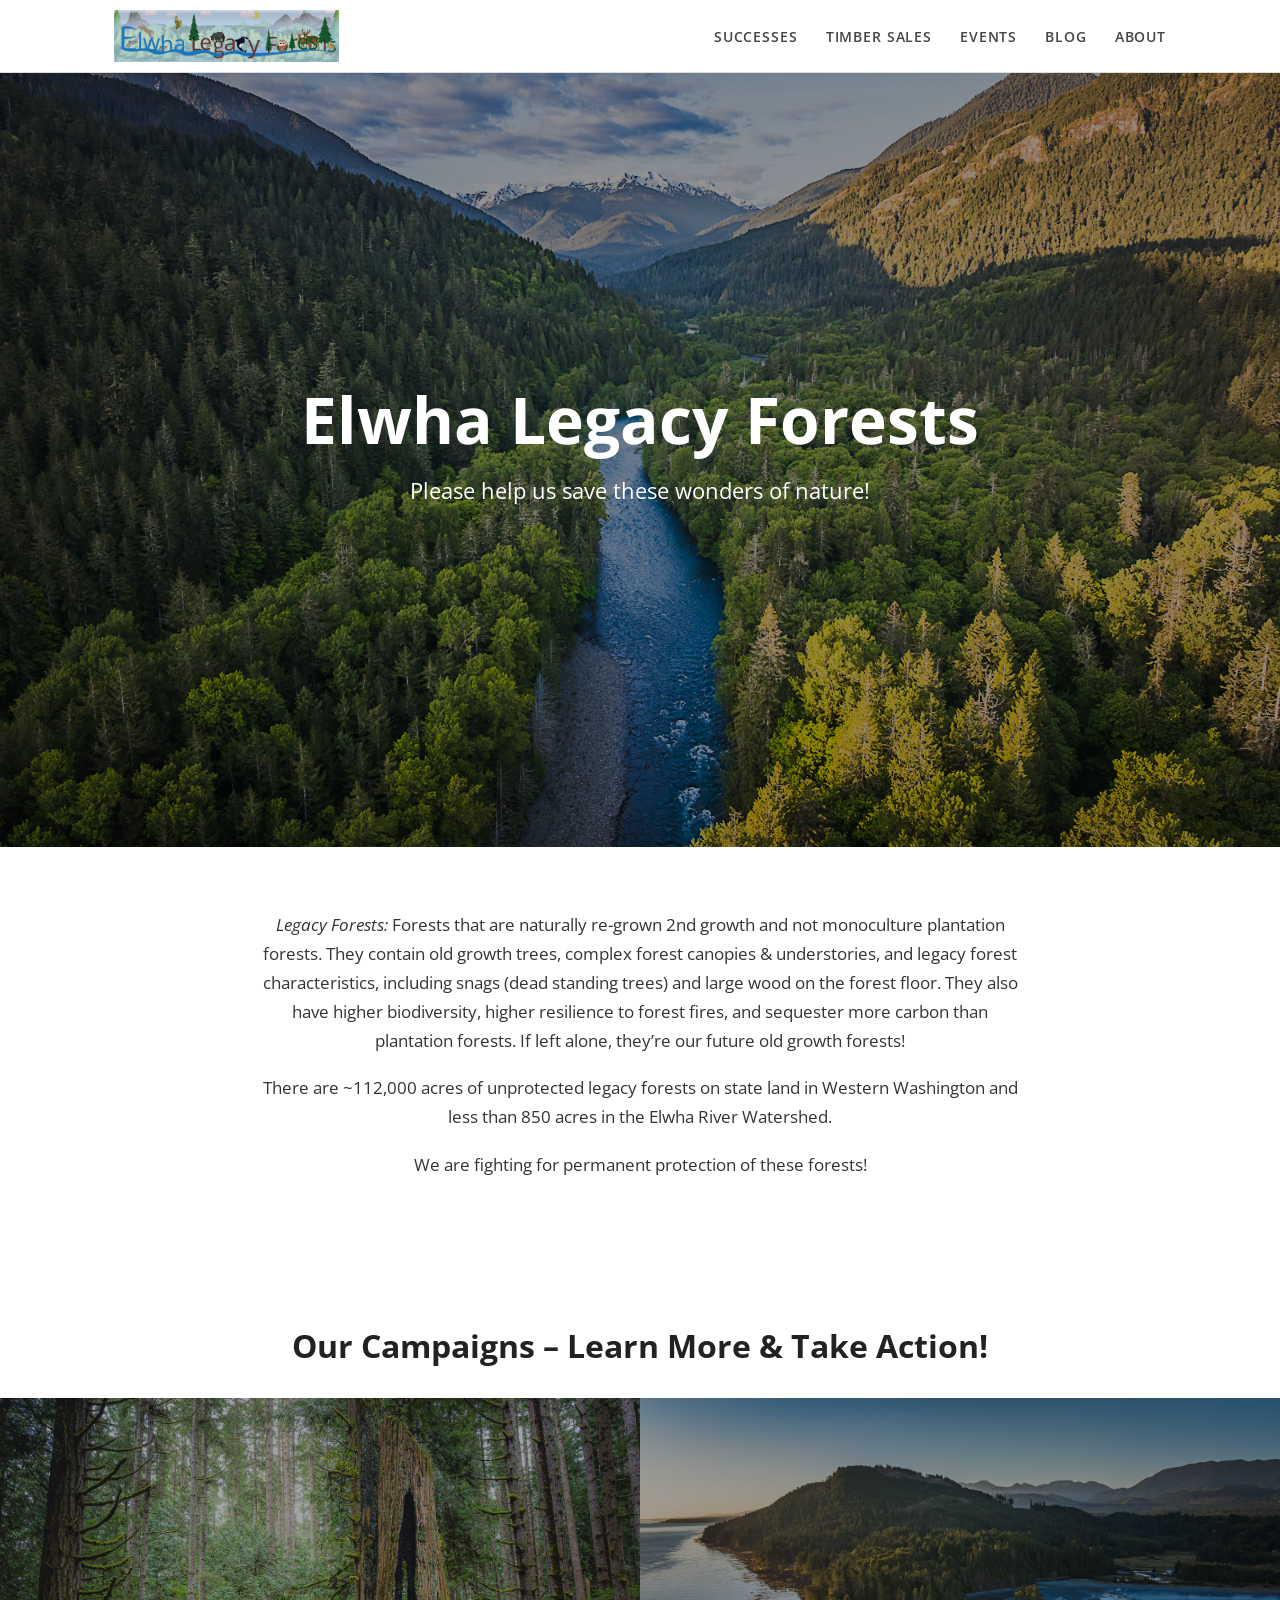
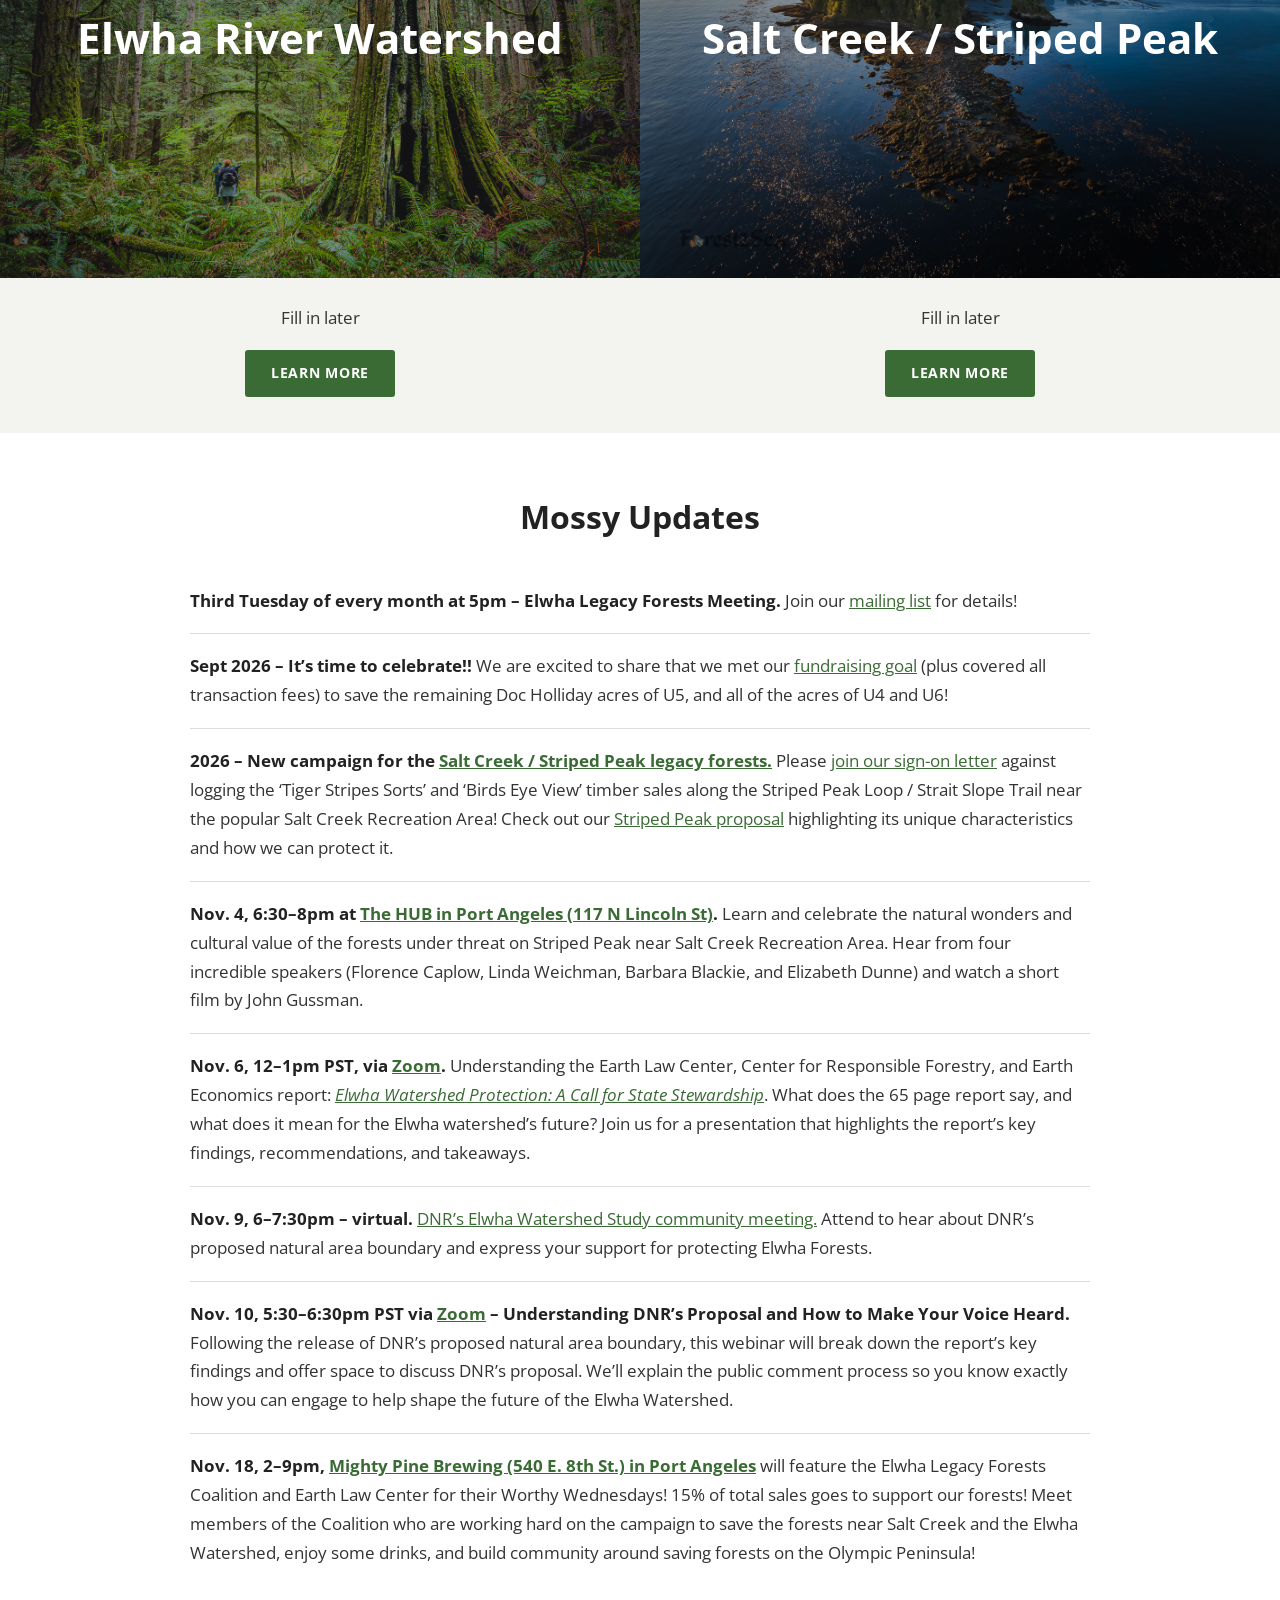
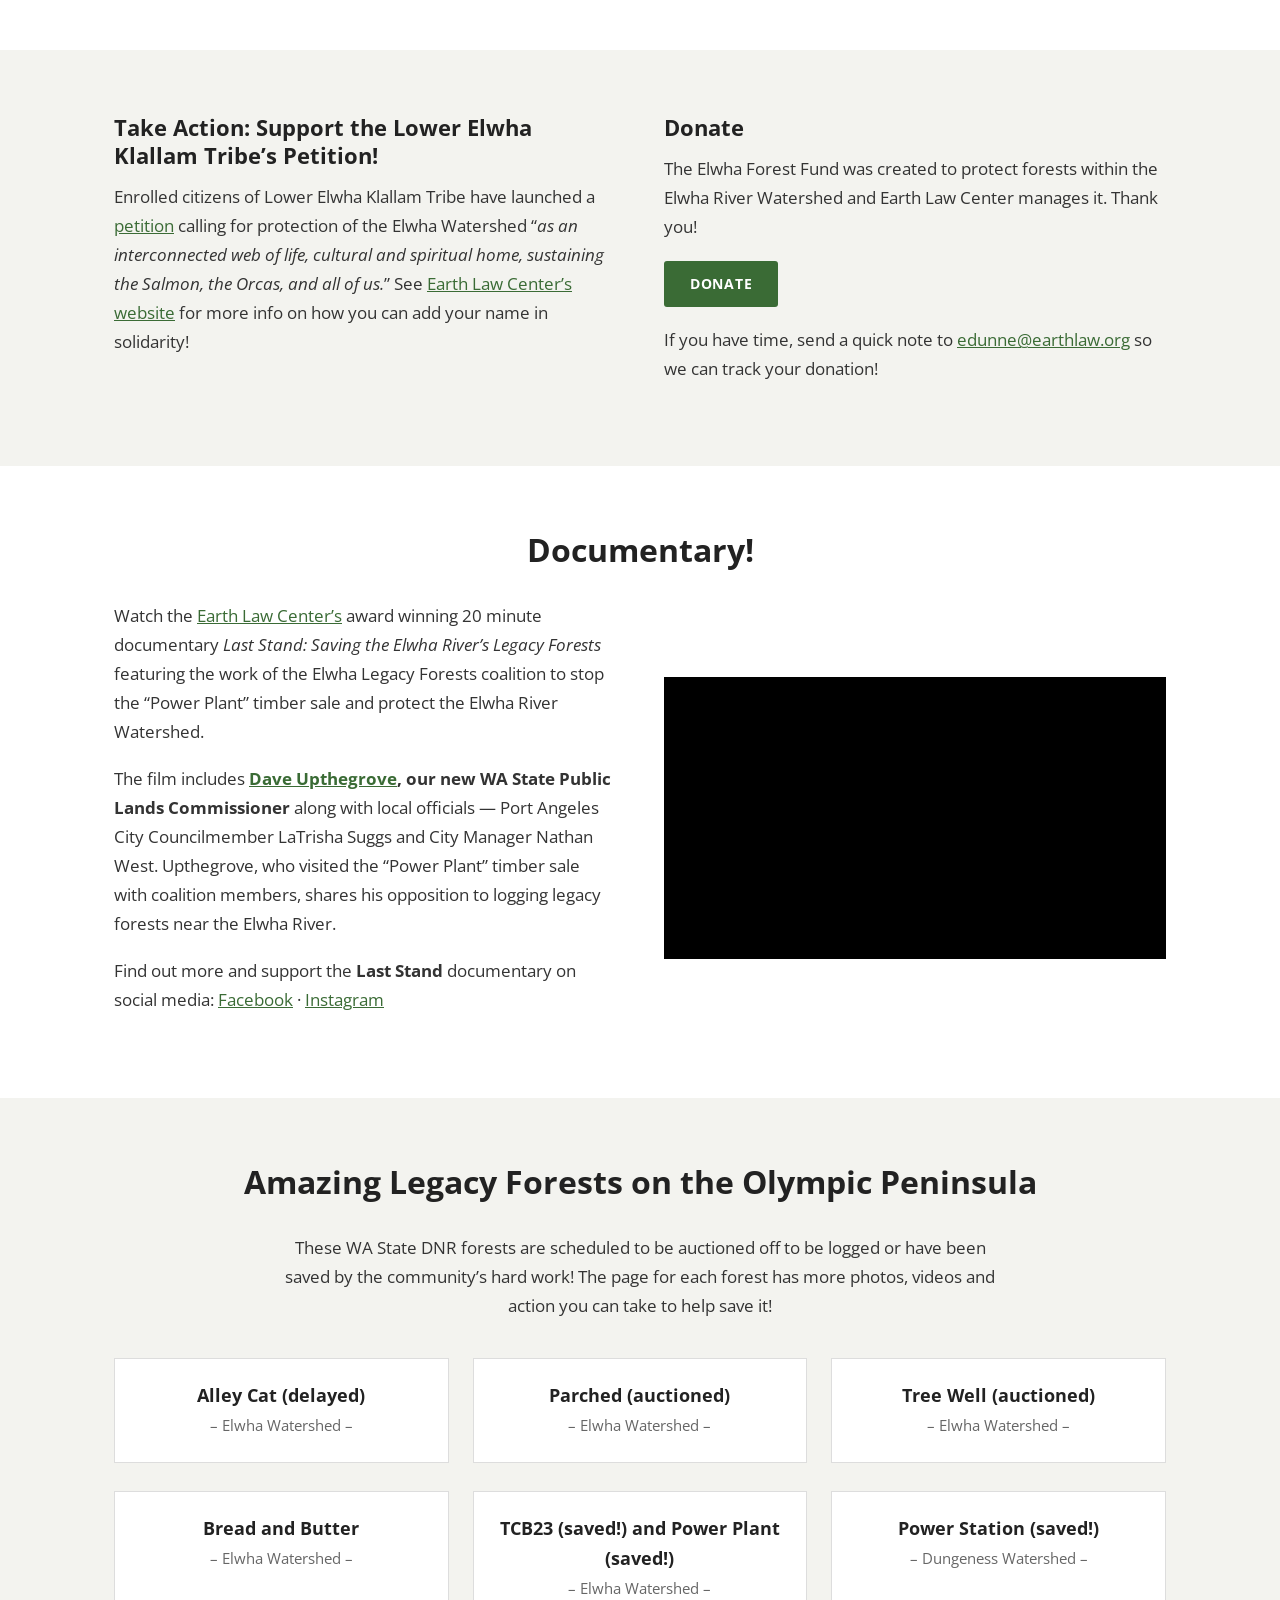
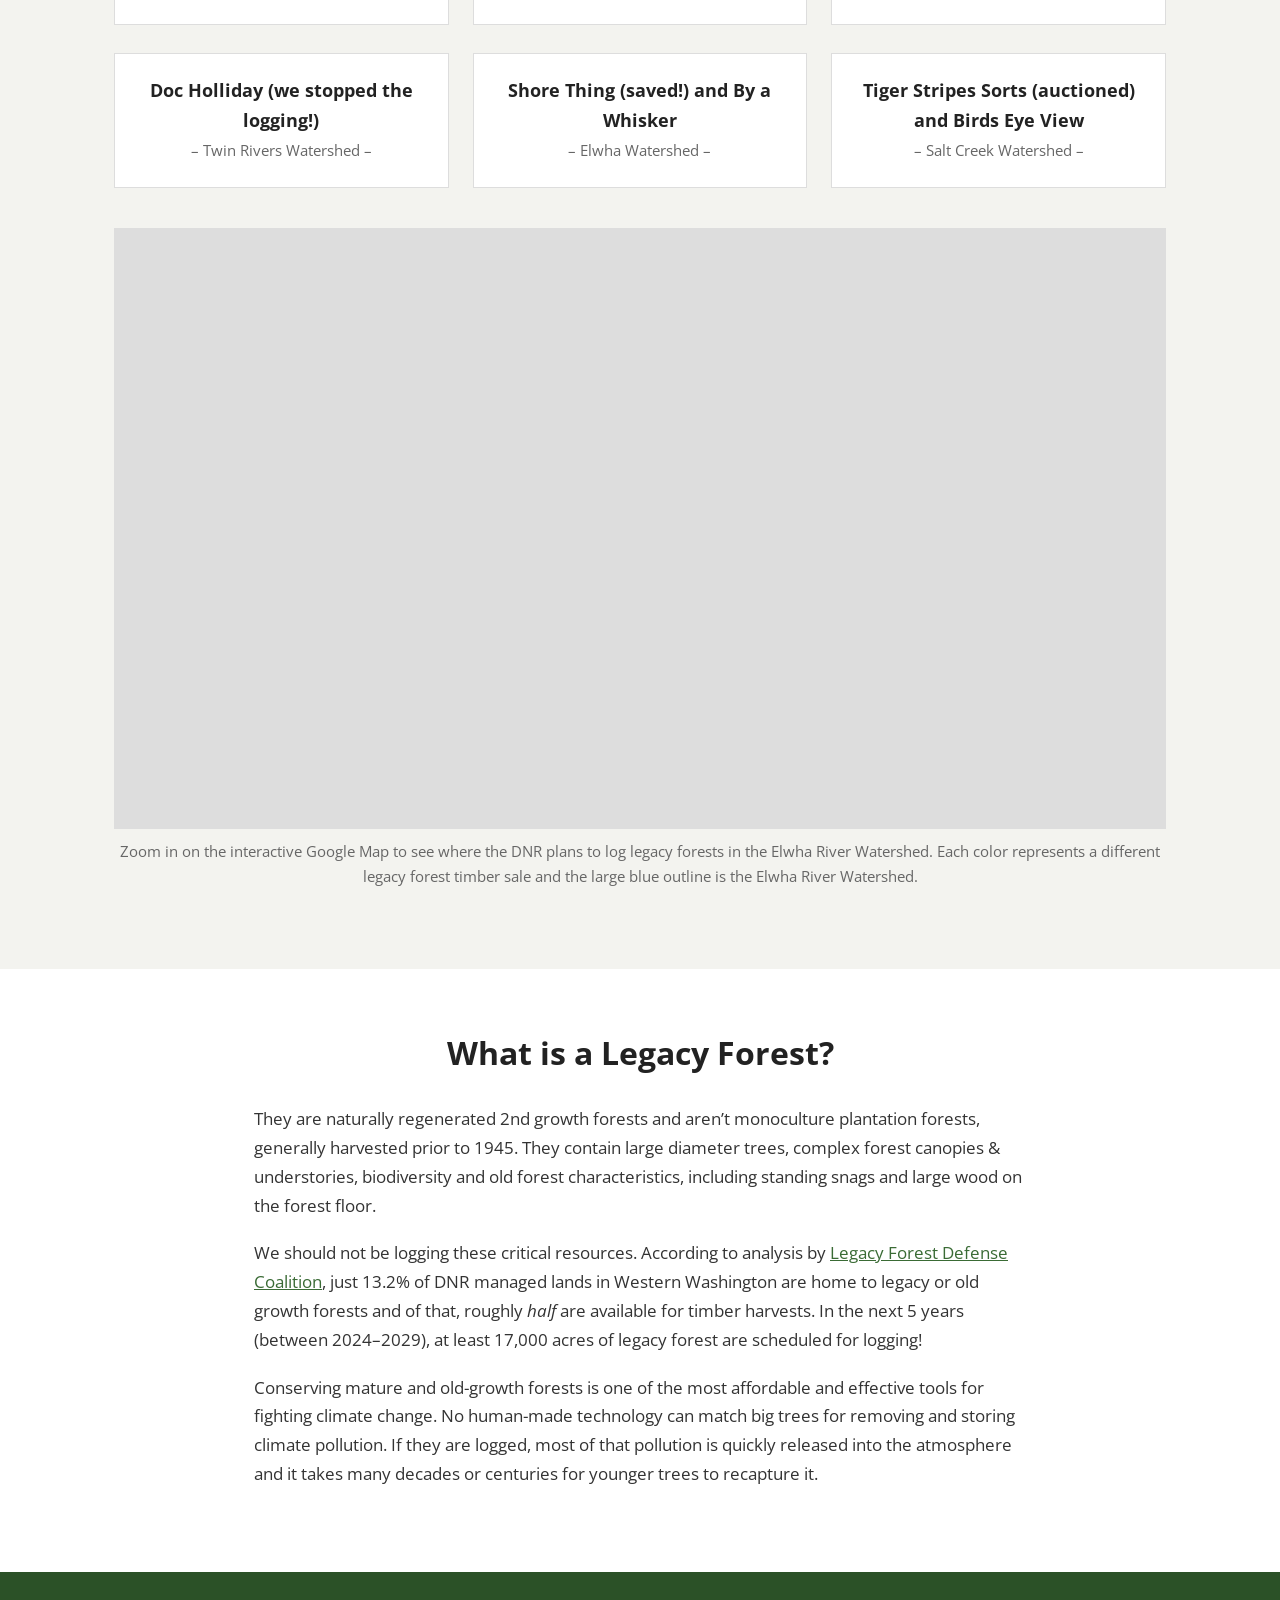
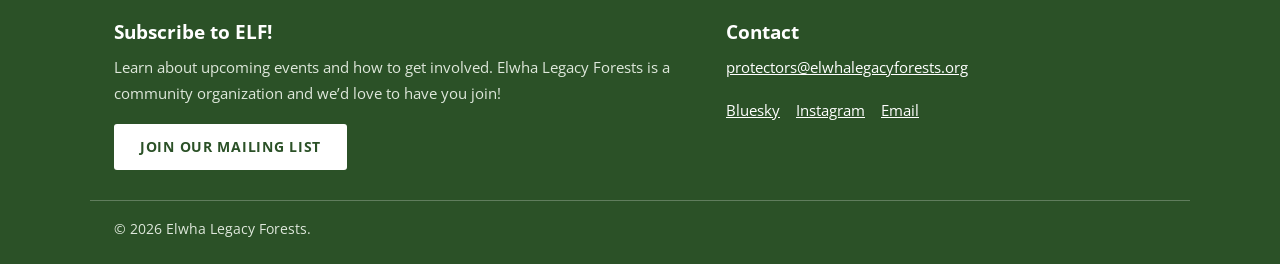
==== commit 365da70b: "Add files via upload" ====
--- a/elwha/index.html
+++ b/elwha/index.html
@@ -34,11 +34,17 @@
     <div class="hero-inner">
       <h1>Elwha Legacy Forests</h1>
       <p class="tagline">Please help us save these wonders of nature!</p>
-      <p class="def"><em>Legacy Forests:</em> Forests that are naturally re-grown 2nd growth and not monoculture plantation forests. They contain old growth trees, complex forest canopies &amp; understories, and legacy forest characteristics, including snags (dead standing trees) and large wood on the forest floor. They also have higher biodiversity, higher resilience to forest fires, and sequester more carbon than plantation forests. If left alone, they’re our future old growth forests!</p>
-      <p class="def">There are ~112,000 acres of unprotected legacy forests on state land in Western Washington and less than 850 acres in the Elwha River Watershed.</p>
+    </div>
+  </div>
+
+  <!-- INTRO TEXT -->
+  <section class="intro">
+    <div class="wrap prose center">
+      <p><em>Legacy Forests:</em> Forests that are naturally re-grown 2nd growth and not monoculture plantation forests. They contain old growth trees, complex forest canopies &amp; understories, and legacy forest characteristics, including snags (dead standing trees) and large wood on the forest floor. They also have higher biodiversity, higher resilience to forest fires, and sequester more carbon than plantation forests. If left alone, they’re our future old growth forests!</p>
+      <p>There are ~112,000 acres of unprotected legacy forests on state land in Western Washington and less than 850 acres in the Elwha River Watershed.</p>
       <p class="fight">We are fighting for permanent protection of these forests!</p>
     </div>
-  </div>
+  </section>
 
   <!-- CAMPAIGNS -->
   <section class="campaigns" id="campaigns">
@@ -46,7 +52,7 @@
       <h2 class="section-title">Our Campaigns – Learn More &amp; Take Action!</h2>
     </div>
     <div class="campaign-split">
-      <a class="campaign" href="https://elwhalegacyforests.org/elwha-river-watershed/">
+      <a class="campaign" href="elwha-river-watershed.html">
         <div class="campaign-photo">
           <img src="photos/elwhatree.jpg" alt="Legacy forest in the Elwha River Watershed">
           <h3>Elwha River Watershed</h3>
@@ -56,7 +62,7 @@
           <span class="btn">Learn More</span>
         </div>
       </a>
-      <a class="campaign" href="https://elwhalegacyforests.org/salt-creek-striped-peak-legacy-forests/">
+      <a class="campaign" href="salt-creek-striped-peak.html">
         <div class="campaign-photo">
           <img src="photos/saltcreek.jpg" alt="Salt Creek and Striped Peak legacy forest">
           <h3>Salt Creek / Striped Peak</h3>
@@ -76,7 +82,7 @@
       <ul class="updates-list">
         <li><strong>Third Tuesday of every month at 5pm – Elwha Legacy Forests Meeting.</strong> Join our <a href="about.html">mailing list</a> for details!</li>
         <li><strong>Sept 2026 – It’s time to celebrate!!</strong> We are excited to share that we met our <a href="https://www.gofundme.com/f/save-doc-holliday-units-4-6">fundraising goal</a> (plus covered all transaction fees) to save the remaining Doc Holliday acres of U5, and all of the acres of U4 and U6!</li>
-        <li><strong>2026 – New campaign for the <a href="https://elwhalegacyforests.org/salt-creek-striped-peak-legacy-forests/">Salt Creek / Striped Peak legacy forests.</a></strong> Please <a href="https://docs.google.com/forms/d/e/1FAIpQLSf--j2KpRMeKrNz3nE8H5NejMdi2MxdyQrUgmyaBSbgrZEVzA/viewform">join our sign-on letter</a> against logging the ‘Tiger Stripes Sorts’ and ‘Birds Eye View’ timber sales along the Striped Peak Loop / Strait Slope Trail near the popular Salt Creek Recreation Area! Check out our <a href="https://elwhalegacyforests.org/wp-content/uploads/sites/18/2026/11/20261104-Striped-Peak-Proposal.pdf">Striped Peak proposal</a> highlighting its unique characteristics and how we can protect it.</li>
+        <li><strong>2026 – New campaign for the <a href="salt-creek-striped-peak.html">Salt Creek / Striped Peak legacy forests.</a></strong> Please <a href="https://docs.google.com/forms/d/e/1FAIpQLSf--j2KpRMeKrNz3nE8H5NejMdi2MxdyQrUgmyaBSbgrZEVzA/viewform">join our sign-on letter</a> against logging the ‘Tiger Stripes Sorts’ and ‘Birds Eye View’ timber sales along the Striped Peak Loop / Strait Slope Trail near the popular Salt Creek Recreation Area! Check out our <a href="https://elwhalegacyforests.org/wp-content/uploads/sites/18/2026/11/20261104-Striped-Peak-Proposal.pdf">Striped Peak proposal</a> highlighting its unique characteristics and how we can protect it.</li>
         <li><strong>Nov. 4, 6:30–8pm at <a href="https://maps.app.goo.gl/3BhLu9NpsTZdfpkA8">The HUB in Port Angeles (117 N Lincoln St)</a>.</strong> Learn and celebrate the natural wonders and cultural value of the forests under threat on Striped Peak near Salt Creek Recreation Area. Hear from four incredible speakers (Florence Caplow, Linda Weichman, Barbara Blackie, and Elizabeth Dunne) and watch a short film by John Gussman.</li>
         <li><strong>Nov. 6, 12–1pm PST, via <a href="https://us06web.zoom.us/j/84651730148">Zoom</a>.</strong> Understanding the Earth Law Center, Center for Responsible Forestry, and Earth Economics report: <a href="https://elwhalegacyforests.org/wp-content/uploads/sites/18/2026/09/EE-etal-Elwha-Watershed-Protection-report.pdf"><em>Elwha Watershed Protection: A Call for State Stewardship</em></a>. What does the 65 page report say, and what does it mean for the Elwha watershed’s future? Join us for a presentation that highlights the report’s key findings, recommendations, and takeaways.</li>
         <li><strong>Nov. 9, 6–7:30pm – virtual.</strong> <a href="https://dnr-wa-gov.zoom.us/webinar/register/WN_9dBVIUcDSESlITrZpAOXtA">DNR’s Elwha Watershed Study community meeting.</a> Attend to hear about DNR’s proposed natural area boundary and express your support for protecting Elwha Forests.</li>
@@ -134,7 +140,7 @@
         <a class="forest" href="https://elwhalegacyforests.org/power-station/"><b>Power Station (saved!)</b><span>– Dungeness Watershed –</span></a>
         <a class="forest" href="https://elwhalegacyforests.org/doc-holliday/"><b>Doc Holliday (we stopped the logging!)</b><span>– Twin Rivers Watershed –</span></a>
         <a class="forest" href="https://adventurephotography.forest2sea.com/shore-thing-forest/"><b>Shore Thing (saved!) and By a Whisker</b><span>– Elwha Watershed –</span></a>
-        <a class="forest" href="https://elwhalegacyforests.org/salt-creek-striped-peak-legacy-forests/"><b>Tiger Stripes Sorts (auctioned) and Birds Eye View</b><span>– Salt Creek Watershed –</span></a>
+        <a class="forest" href="salt-creek-striped-peak.html"><b>Tiger Stripes Sorts (auctioned) and Birds Eye View</b><span>– Salt Creek Watershed –</span></a>
       </div>
 
       <div class="map-frame">
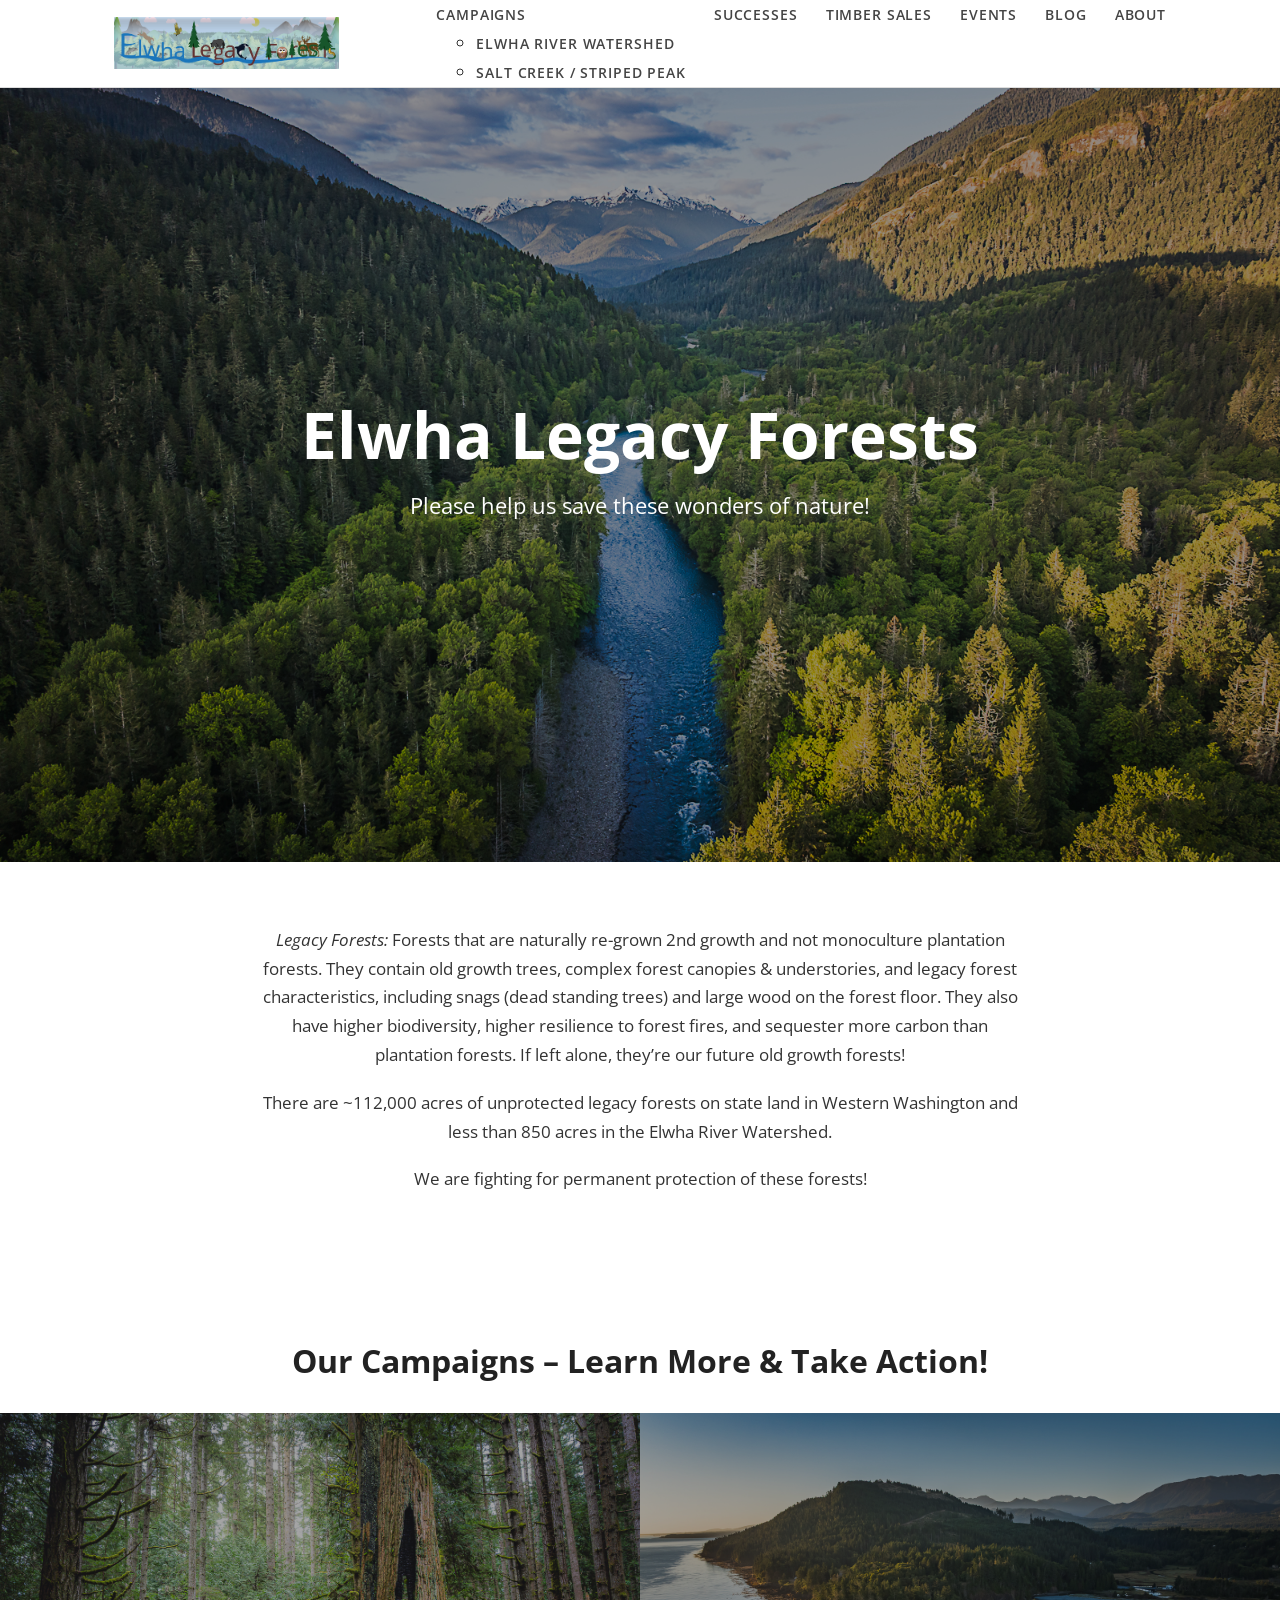
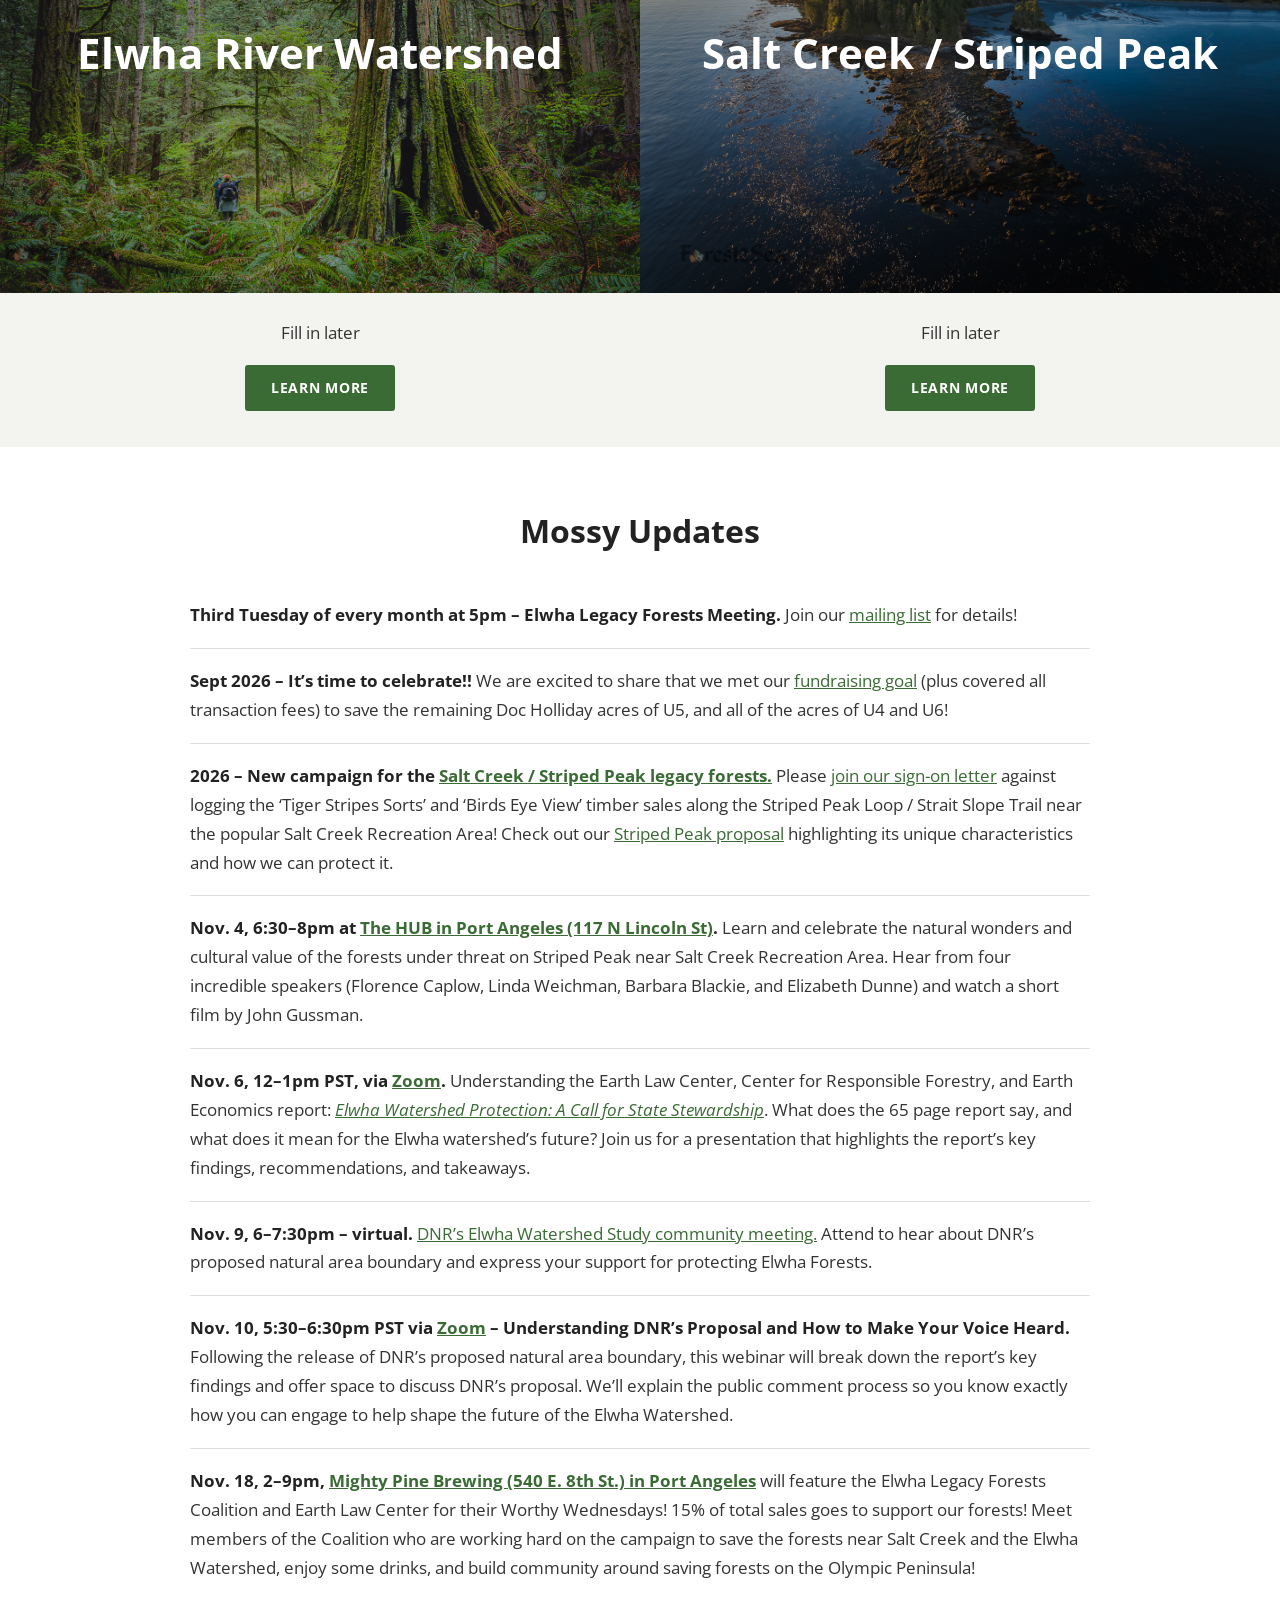
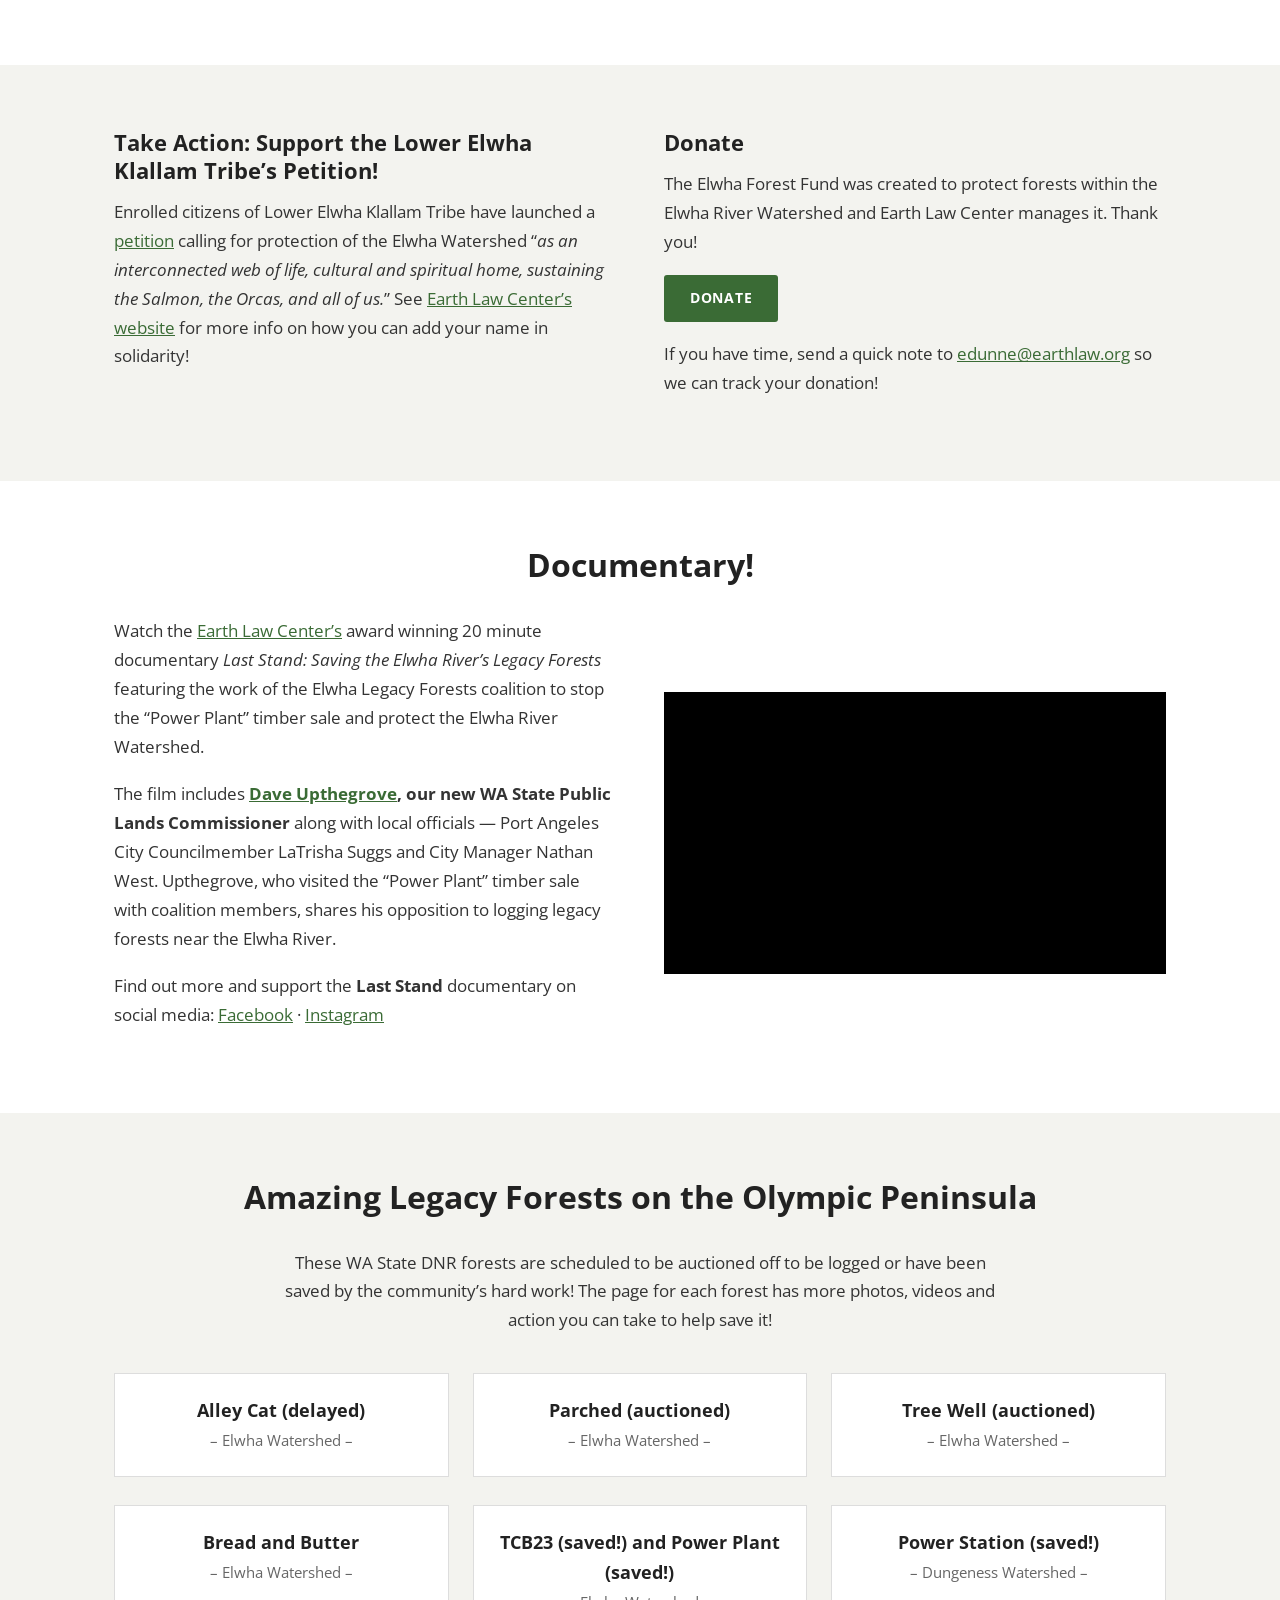
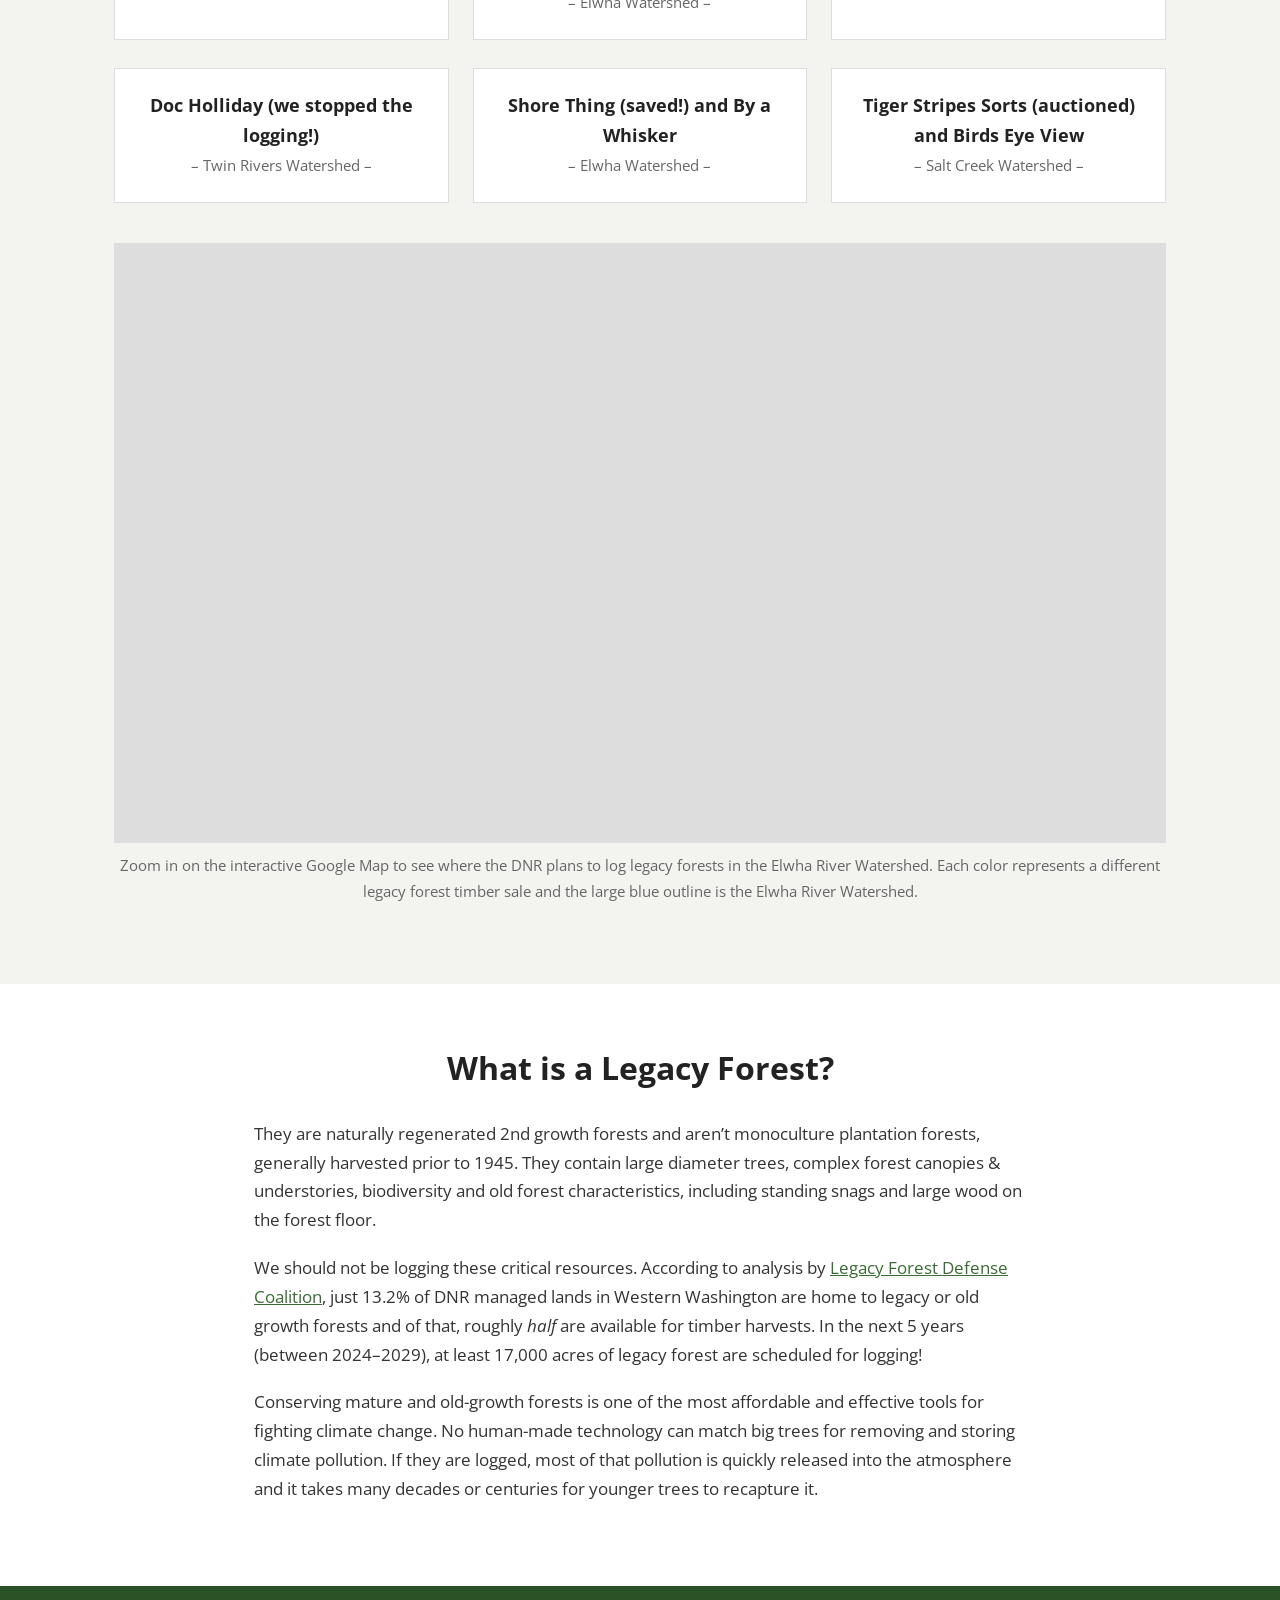
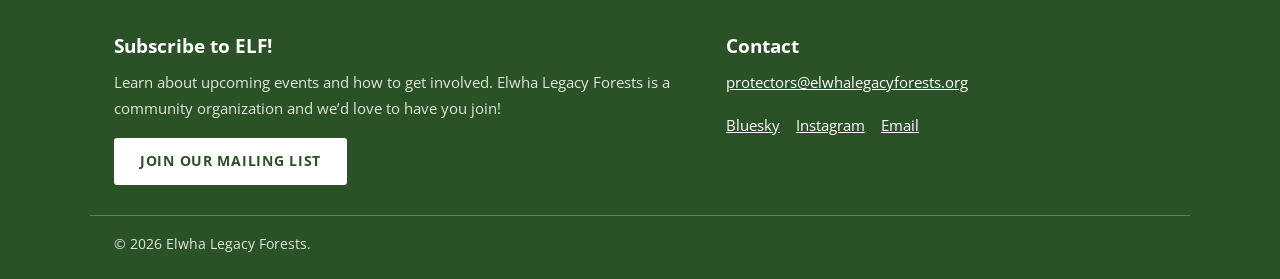
==== commit 3c3c29d1: "Add files via upload" ====
--- a/elwha/index.html
+++ b/elwha/index.html
@@ -17,6 +17,12 @@
     <a class="brand" href="index.html"><img src="photos/elwhalogo.png" alt="Elwha Legacy Forests"></a>
     <button class="nav-toggle" aria-label="Menu" aria-expanded="false">Menu</button>
     <ul class="nav">
+      <li class="has-sub"><a href="index.html#campaigns">Campaigns</a>
+        <ul class="sub">
+          <li><a href="elwha-river-watershed.html">Elwha River Watershed</a></li>
+          <li><a href="salt-creek-striped-peak.html">Salt Creek / Striped Peak</a></li>
+        </ul>
+      </li>
       <li><a href="successes.html">Successes</a></li>
       <li><a href="timber-sales.html">Timber Sales</a></li>
       <li><a href="events.html">Events</a></li>
@@ -28,7 +34,6 @@
 
 <main>
 
-  <!-- HERO -->
   <div class="hero">
     <img src="photos/ElwhaHome.jpg" alt="Elwha legacy forest">
     <div class="hero-inner">
@@ -37,7 +42,6 @@
     </div>
   </div>
 
-  <!-- INTRO TEXT -->
   <section class="intro">
     <div class="wrap prose center">
       <p><em>Legacy Forests:</em> Forests that are naturally re-grown 2nd growth and not monoculture plantation forests. They contain old growth trees, complex forest canopies &amp; understories, and legacy forest characteristics, including snags (dead standing trees) and large wood on the forest floor. They also have higher biodiversity, higher resilience to forest fires, and sequester more carbon than plantation forests. If left alone, they’re our future old growth forests!</p>
@@ -46,7 +50,6 @@
     </div>
   </section>
 
-  <!-- CAMPAIGNS -->
   <section class="campaigns" id="campaigns">
     <div class="wrap">
       <h2 class="section-title">Our Campaigns – Learn More &amp; Take Action!</h2>
@@ -75,7 +78,6 @@
     </div>
   </section>
 
-  <!-- MOSSY UPDATES -->
   <section id="updates">
     <div class="wrap">
       <h2 class="section-title">Mossy Updates</h2>
@@ -92,7 +94,6 @@
     </div>
   </section>
 
-  <!-- TAKE ACTION / DONATE -->
   <section class="alt" id="take-action">
     <div class="wrap two-col">
       <div>
@@ -108,7 +109,6 @@
     </div>
   </section>
 
-  <!-- DOCUMENTARY -->
   <section id="documentary">
     <div class="wrap">
       <h2 class="section-title">Documentary!</h2>
@@ -125,7 +125,6 @@
     </div>
   </section>
 
-  <!-- FORESTS + MAP -->
   <section class="alt" id="forests">
     <div class="wrap">
       <h2 class="section-title">Amazing Legacy Forests on the Olympic Peninsula</h2>
@@ -150,7 +149,6 @@
     </div>
   </section>
 
-  <!-- WHAT IS A LEGACY FOREST -->
   <section id="legacy-forest">
     <div class="wrap prose">
       <h2 class="section-title">What is a Legacy Forest?</h2>
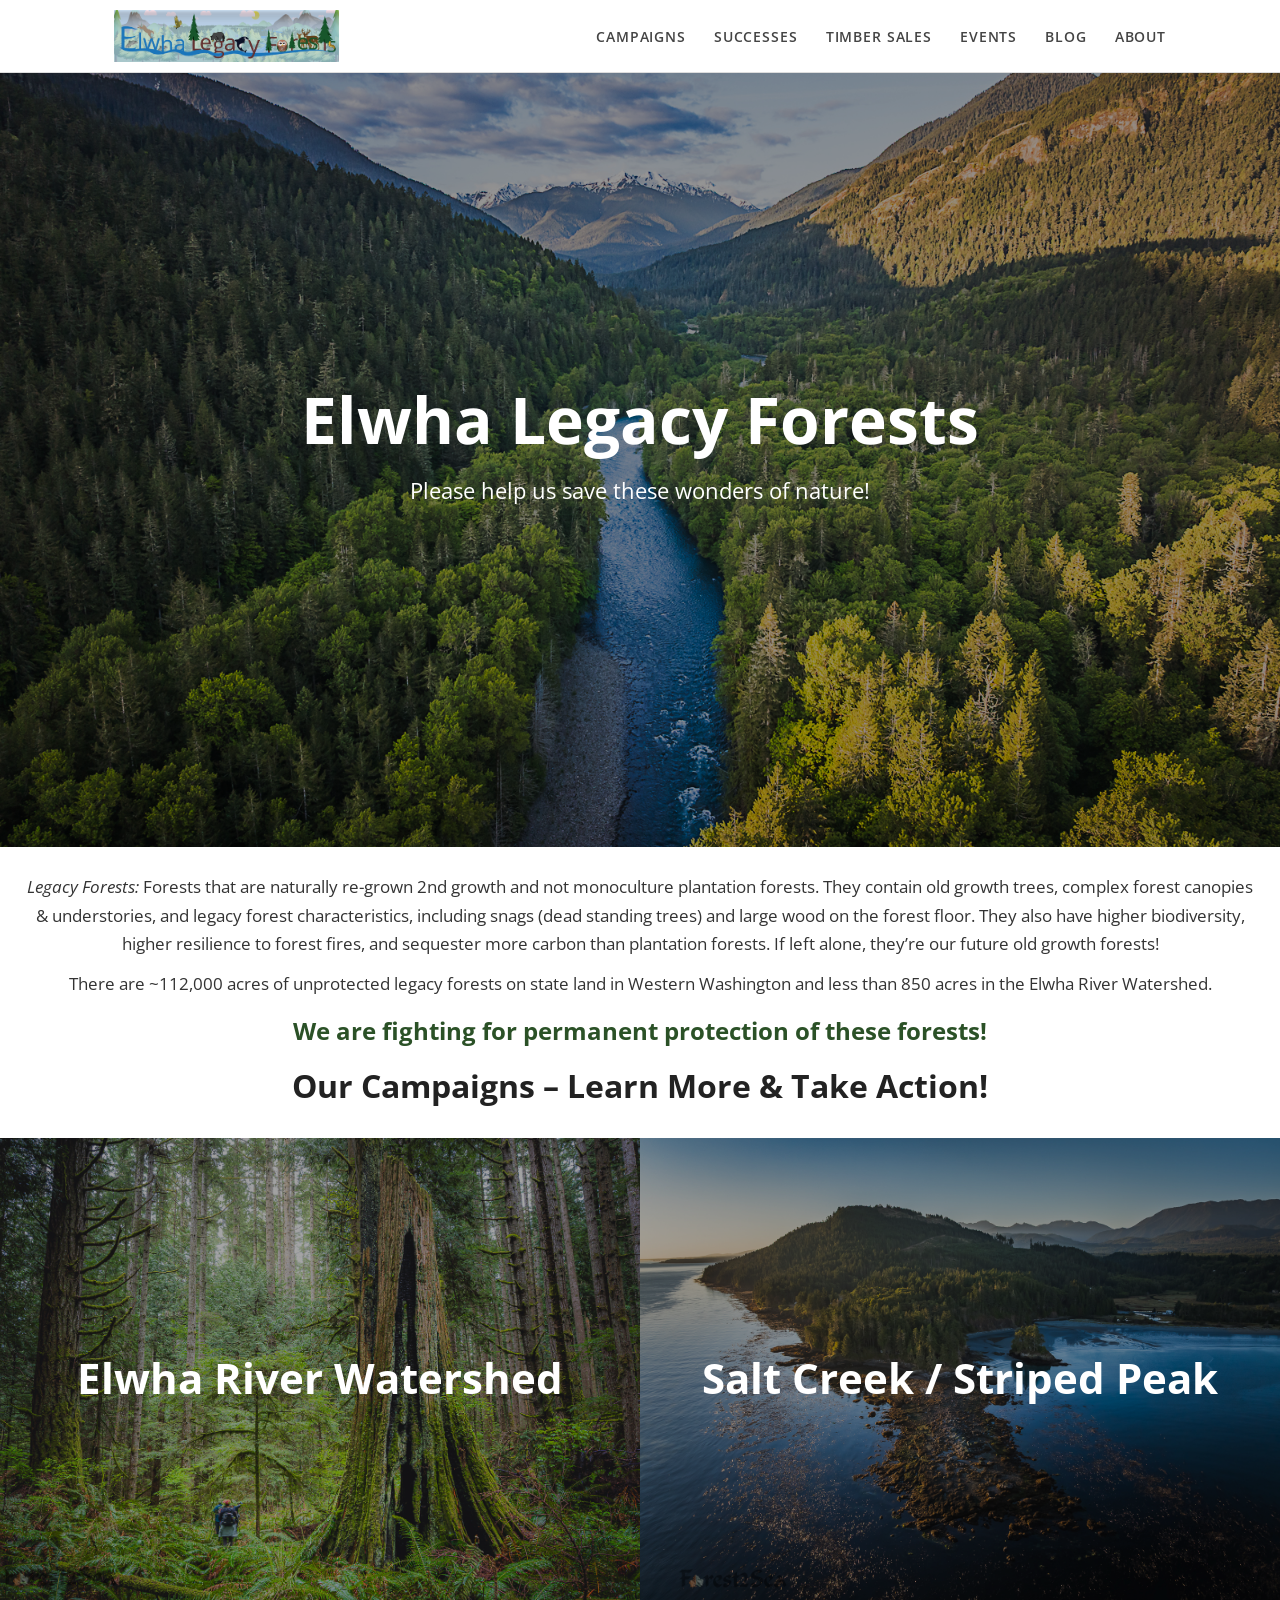
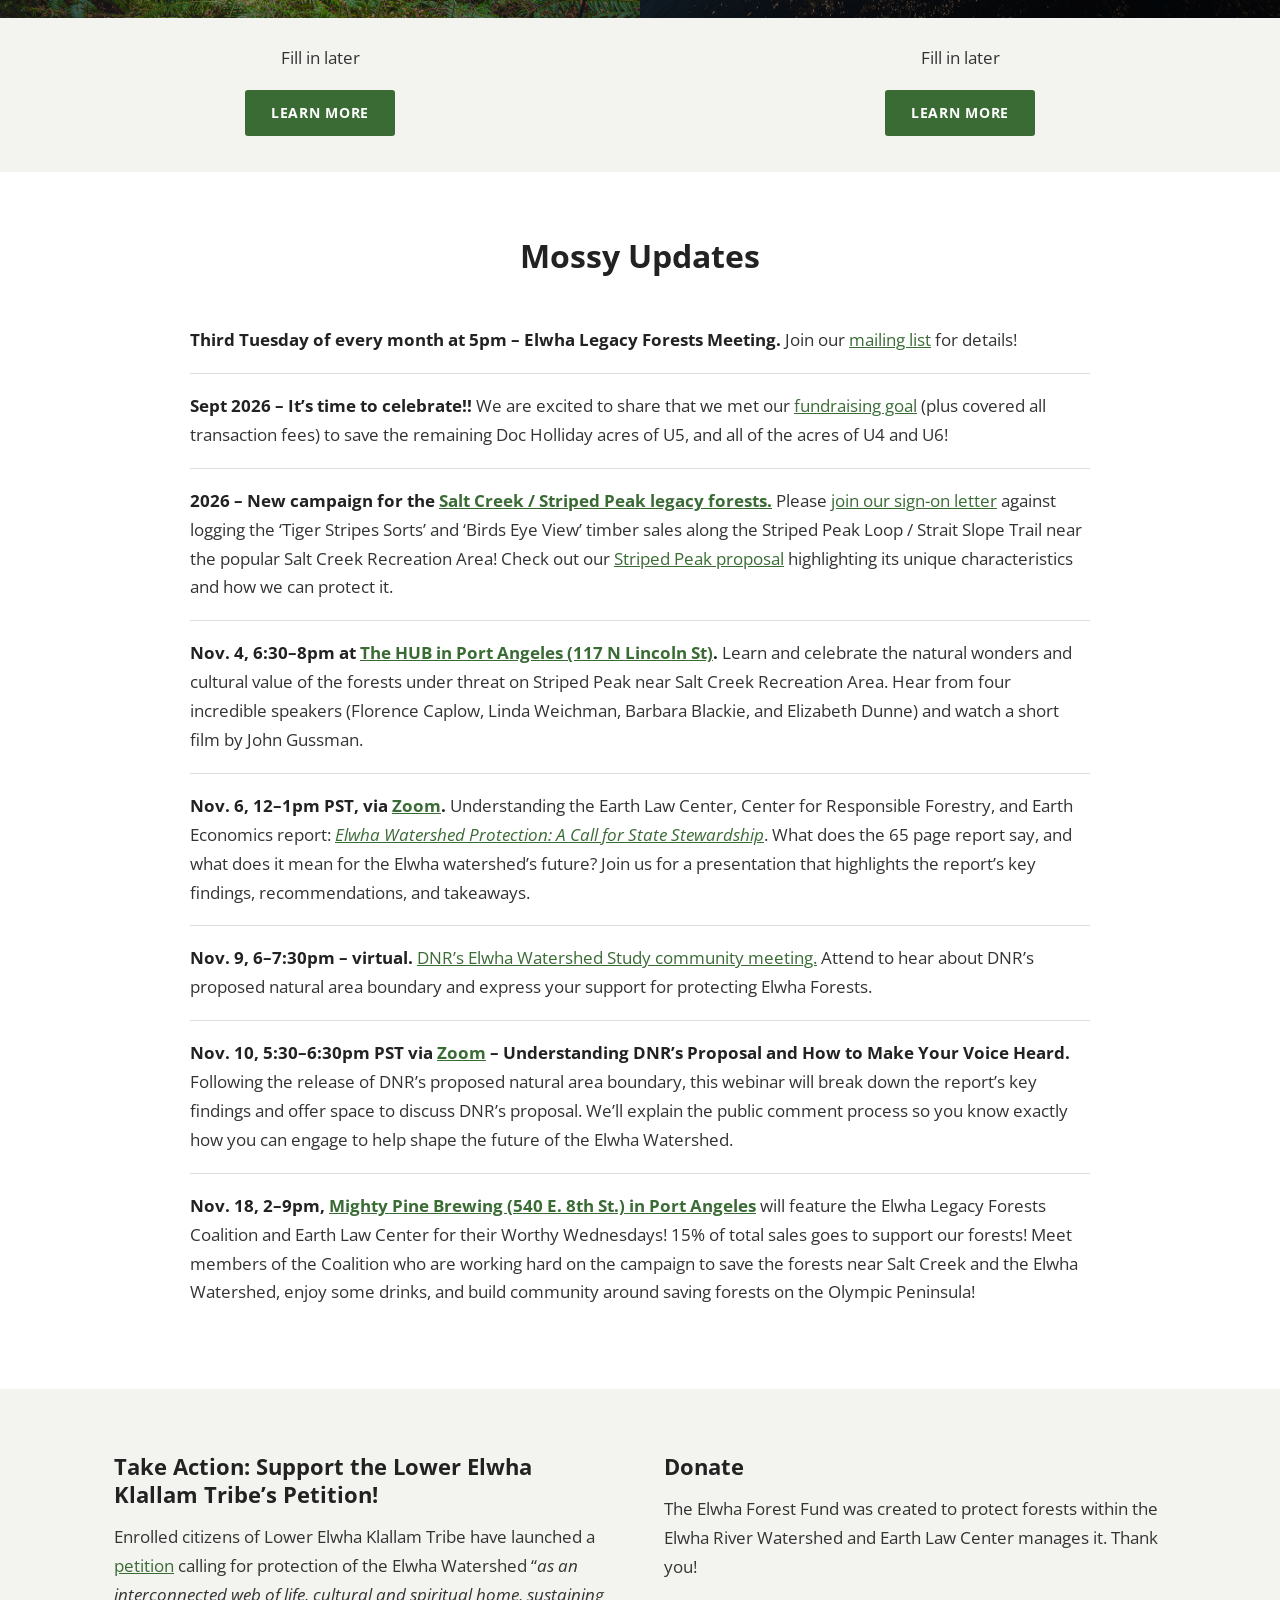
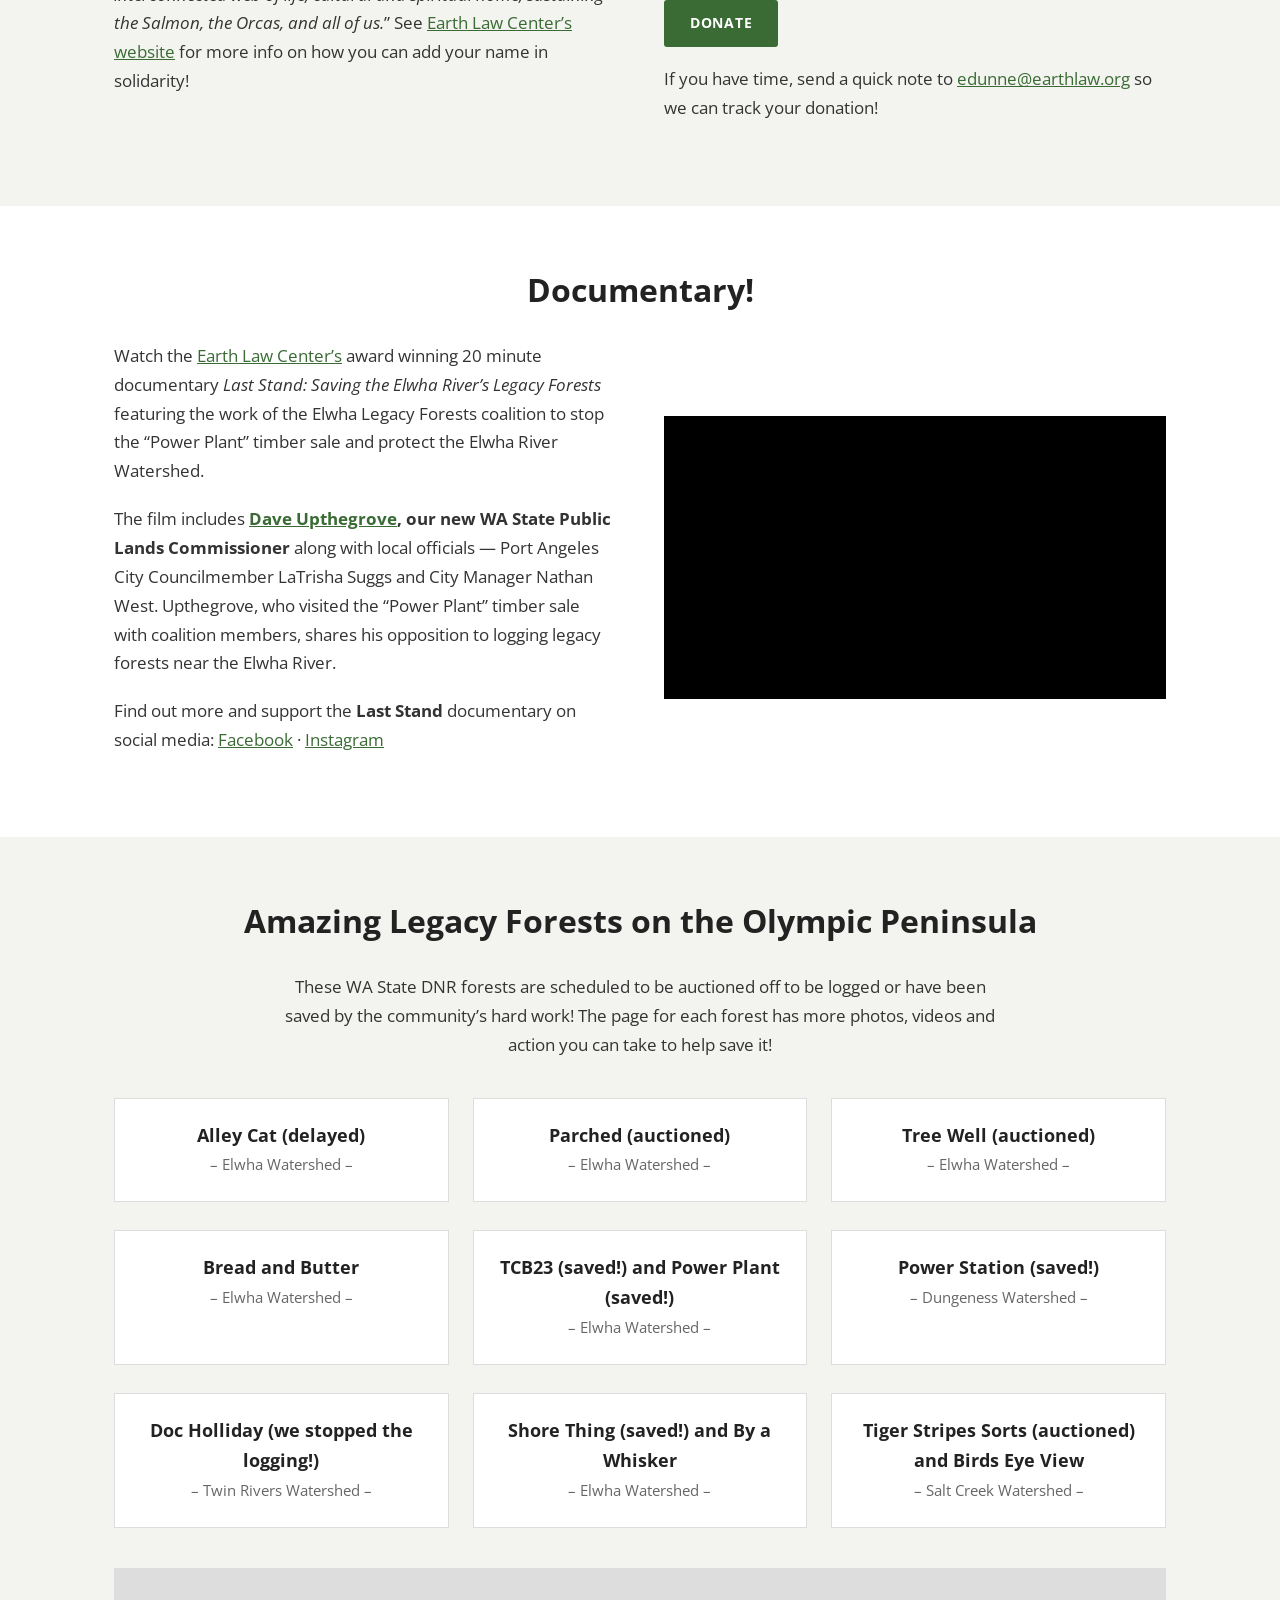
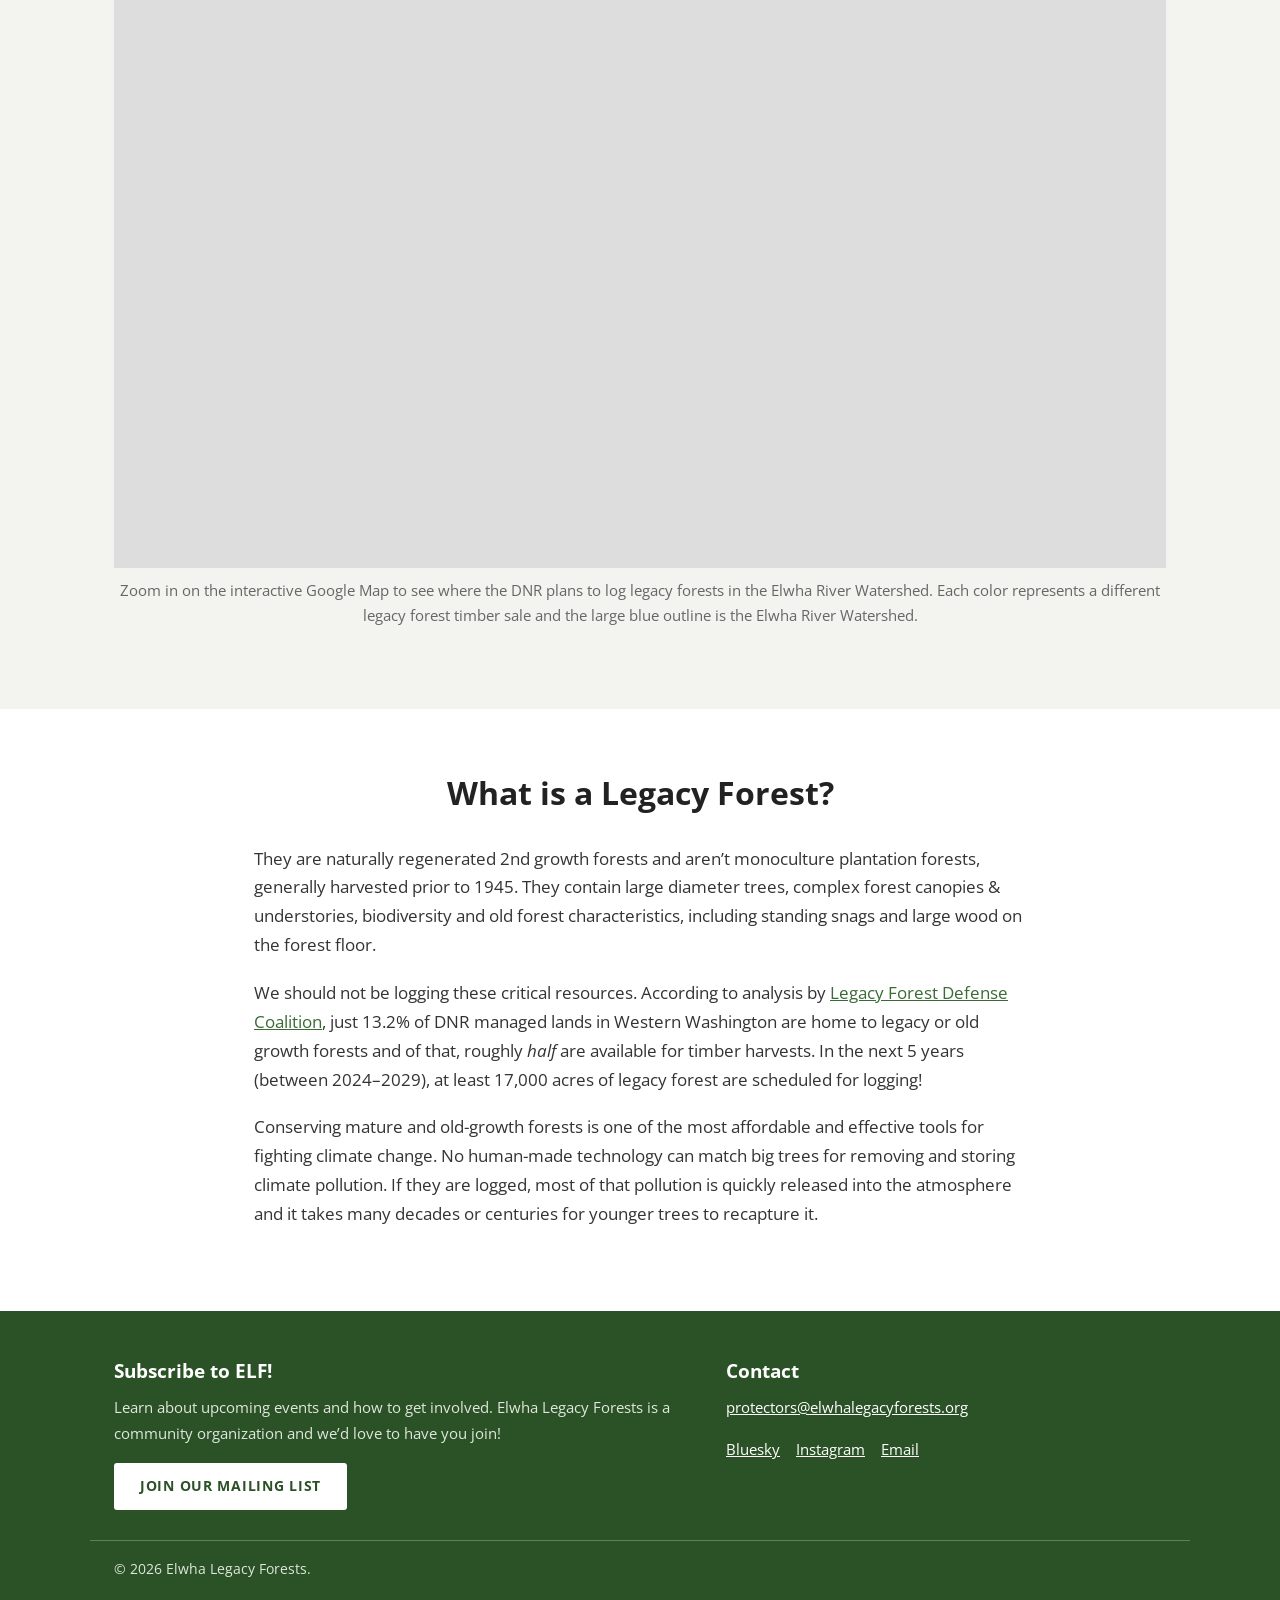
==== commit 6684dc0a: "Add files via upload" ====
--- a/elwha/index.html
+++ b/elwha/index.html
@@ -8,7 +8,7 @@
   <link rel="preconnect" href="https://fonts.googleapis.com">
   <link rel="preconnect" href="https://fonts.gstatic.com" crossorigin>
   <link href="https://fonts.googleapis.com/css2?family=Open+Sans:wght@400;600;700;800&display=swap" rel="stylesheet">
-  <link rel="stylesheet" href="style.css">
+  <link rel="stylesheet" href="style.css?v=5">
 </head>
 <body>
 
@@ -180,6 +180,6 @@
   <div class="wrap legal">© 2026 Elwha Legacy Forests.</div>
 </footer>
 
-<script src="script.js"></script>
+<script src="script.js?v=5"></script>
 </body>
 </html>
--- a/elwha/style.css
+++ b/elwha/style.css
@@ -1,12 +1,7 @@
-/* Elwha Legacy Forests – simple, WordPress-style layout.
-   Colors and fonts are set once here so they are easy to match to the live site. */
 :root {
-  --green: #3a6b35;        /* links, buttons, accents  */
-  --green-dark: #2b5127;   /* hover, footer            */
-  --text: #333333;
+  --green: #3a6b35;  --green-dark: #2b5127;  --text: #333333;
   --muted: #666666;
-  --light: #f3f3ef;        /* alternating section bg   */
-  --line: #dddddd;
+  --light: #f3f3ef;  --line: #dddddd;
   --maxw: 1100px;
 }
 
@@ -28,7 +23,6 @@
 p { margin: 0 0 1.1em; }
 .wrap { max-width: var(--maxw); margin: 0 auto; padding: 0 24px; }
 
-/* ---------- Header ---------- */
 .site-header { background: #fff; border-bottom: 1px solid var(--line); position: sticky; top: 0; z-index: 50; }
 .site-header .wrap { display: flex; align-items: center; justify-content: space-between; min-height: 72px; }
 .brand { font-weight: 800; font-size: 1.35rem; color: var(--green-dark); text-decoration: none; text-transform: uppercase; letter-spacing: .03em; line-height: 1.1; }
@@ -38,7 +32,6 @@
 .nav a:hover, .nav a[aria-current="page"] { color: var(--green); border-bottom-color: var(--green); }
 .nav-toggle { display: none; background: none; border: 1px solid var(--line); padding: 8px 14px; font: inherit; font-size: .9rem; cursor: pointer; color: #444; }
 
-/* ---------- Hero ---------- */
 .hero { position: relative; min-height: 86vh; display: flex; align-items: center; justify-content: center; text-align: center; color: #fff; background: #222; }
 .hero > img { position: absolute; inset: 0; width: 100%; height: 100%; object-fit: cover; }
 .hero::after { content: ""; position: absolute; inset: 0; background: rgba(0, 0, 0, .42); }
@@ -48,17 +41,14 @@
 .hero .def { font-size: 1rem; font-weight: 600; margin-bottom: 1em; }
 .hero .fight { font-size: 1.5rem; font-weight: 700; margin: 1.2em 0 0; }
 
-/* ---------- Buttons ---------- */
 .btn { display: inline-block; padding: 11px 26px; background: var(--green); color: #fff; text-decoration: none; font-weight: 700; font-size: .9rem; text-transform: uppercase; letter-spacing: .05em; border-radius: 3px; border: 0; }
 .btn:hover { background: var(--green-dark); color: #fff; }
 
-/* ---------- Sections ---------- */
 section { padding: 64px 0; }
 section.alt { background: var(--light); }
 .section-title { text-align: center; margin-bottom: 1em; }
 .center { text-align: center; }
 
-/* ---------- Campaigns ---------- */
 .campaigns { padding-bottom: 0; }
 .campaign-split { display: grid; grid-template-columns: 1fr 1fr; }
 .campaign { display: block; color: var(--text); text-decoration: none; background: #fff; }
@@ -70,21 +60,17 @@
 .campaign-body { padding: 26px 28px 36px; text-align: center; background: var(--light); }
 .campaign-body p { margin-bottom: 1em; }
 
-/* ---------- Mossy updates ---------- */
 .updates-list { list-style: none; margin: 0 auto; padding: 0; max-width: 900px; }
 .updates-list li { padding: 18px 0; border-bottom: 1px solid var(--line); }
 .updates-list li:last-child { border-bottom: 0; }
 .updates-list strong { color: #222; }
 
-/* ---------- Take action / donate ---------- */
 .two-col { display: grid; grid-template-columns: 1fr 1fr; gap: 48px; align-items: start; }
 .two-col.center-v { align-items: center; }
 
-/* ---------- Video ---------- */
 .video { position: relative; aspect-ratio: 16 / 9; background: #000; }
 .video iframe { position: absolute; inset: 0; width: 100%; height: 100%; border: 0; }
 
-/* ---------- Forest list ---------- */
 .lede { max-width: 720px; margin: 0 auto 2.2em; text-align: center; }
 .forest-grid { display: grid; grid-template-columns: repeat(3, 1fr); gap: 28px 24px; text-align: center; }
 .forest { display: block; text-decoration: none; color: var(--text); padding: 22px 12px; border: 1px solid var(--line); background: #fff; }
@@ -95,10 +81,8 @@
 .map-frame iframe { width: 100%; height: 100%; border: 0; }
 .caption { text-align: center; color: var(--muted); font-size: .92rem; margin-top: 10px; }
 
-/* ---------- Explainer text ---------- */
 .prose { max-width: 820px; margin: 0 auto; }
 
-/* ---------- Inner pages ---------- */
 .page-hero { padding: 56px 0 8px; text-align: center; }
 .page-hero h1 { font-size: 2.6rem; margin: 0; }
 .page-hero p { margin: .6em 0 0; color: var(--muted); }
@@ -107,7 +91,6 @@
 .partner-list { list-style: disc; padding-left: 1.2em; margin: 10px 0 0; }
 .partner-list a { background: none; }
 
-/* ---------- Footer ---------- */
 .site-footer { background: var(--green-dark); color: #dfe8dc; padding: 48px 0 24px; font-size: .95rem; }
 .site-footer h3 { color: #fff; font-size: 1.2rem; }
 .site-footer a { color: #fff; }
@@ -117,7 +100,6 @@
 .social { display: flex; gap: 16px; flex-wrap: wrap; }
 .legal { border-top: 1px solid rgba(255, 255, 255, .25); margin-top: 30px; padding-top: 16px; font-size: .85rem; }
 
-/* ---------- Mobile ---------- */
 @media (max-width: 900px) {
   .two-col, .footer-grid { grid-template-columns: 1fr; gap: 28px; }
   .forest-grid { grid-template-columns: 1fr 1fr; }
@@ -134,5 +116,69 @@
   .hero { min-height: 78vh; }
 }
 
-/* ---------- Logo ---------- */
 .brand img { height: 52px; width: auto; display: block; }
+
+.intro { padding: 48px 0 40px; }
+.intro .prose { max-width: 860px; }
+.intro p { font-size: 1.05rem; }
+.intro .fight { font-size: 1.5rem; font-weight: 700; color: var(--green-dark); margin: 1em 0 0; }
+
+.campaign-hero { position: relative; height: clamp(260px, 42vw, 460px); background: #222; display: flex; align-items: center; justify-content: center; }
+.campaign-hero img { position: absolute; inset: 0; width: 100%; height: 100%; object-fit: cover; }
+.campaign-hero::after { content: ""; position: absolute; inset: 0; background: rgba(0, 0, 0, .35); }
+.campaign-hero h1 { position: relative; z-index: 2; color: #fff; font-size: clamp(2rem, 5vw, 3.4rem); margin: 0; text-align: center; padding: 0 24px; }
+.steps .section-title { margin-bottom: 1.2em; }
+.step h3, .step-title { color: var(--green-dark); font-size: 1.5rem; }
+.step-title { margin-bottom: .8em; }
+.prose h4 { margin: 1.8em 0 .5em; font-size: 1.15rem; }
+.prose ul, .prose ol { margin: 0 0 1.2em; padding-left: 1.3em; }
+.prose li { margin-bottom: .4em; }
+figure { margin: 1.4em 0; }
+figure img { width: 100%; height: auto; }
+figcaption { font-size: .88rem; color: var(--muted); margin-top: 6px; }
+.petition-embed { margin: 1em 0; min-height: 200px; }
+.small { font-size: .88rem; color: var(--muted); }
+
+.report-cover { display: block; max-width: 320px; margin: 0 0 1em; }
+.report-cover img { width: 100%; height: auto; border: 1px solid var(--line); }
+
+.contact-grid { display: grid; grid-template-columns: 1fr 1fr; gap: 24px; max-width: 800px; margin: 0 auto 1.4em; }
+.contact-card { background: #fff; border: 1px solid var(--line); padding: 22px 24px; }
+.contact-card h4 { margin: 0 0 .5em; font-size: 1.1rem; }
+.contact-card p { margin: 0; }
+@media (max-width: 640px) { .contact-grid { grid-template-columns: 1fr; } }
+
+section.intro { padding: 26px 0 0; }
+.intro .prose { max-width: 1300px; }
+.intro p { margin-bottom: .7em; }
+.intro .fight { margin: .5em 0 0; }
+section.campaigns { padding-top: 14px; }
+
+.nav .has-sub { position: relative; }
+.nav .sub { display: none; position: absolute; top: 100%; left: -14px; min-width: 250px; list-style: none; margin: 0; padding: 6px 0; background: #fff; border: 1px solid var(--line); border-top: 3px solid var(--green); box-shadow: 0 6px 14px rgba(0,0,0,.12); z-index: 60; }
+.nav .has-sub:hover .sub, .nav .has-sub:focus-within .sub { display: block; }
+.nav .sub a { display: block; padding: 10px 18px; border-bottom: 0; text-transform: none; letter-spacing: 0; font-size: .95rem; white-space: nowrap; }
+.nav .sub a:hover { background: var(--light); color: var(--green); }
+
+.steps .section-title { margin-bottom: 60px; text-decoration: underline; text-decoration-color: var(--green); text-decoration-thickness: 5px; text-underline-offset: 11px; }
+.step h3, .step-head { font-size: 1.7rem; color: var(--green-dark); margin: 0 0 .8em; padding-bottom: .45em; border-bottom: 2px dashed #b9c8b0; }
+
+.steps-grid { display: grid; grid-template-columns: 1fr 96px 1fr; align-items: stretch; }
+.step { background: #fff; border: 2px solid #cfd8c8; border-top: 7px solid var(--green); padding: 30px 32px 26px; }
+.step-arrow { display: flex; align-items: center; justify-content: center; color: var(--green); }
+.step-arrow-down { text-align: center; color: var(--green); margin: -26px 0 14px; line-height: 0; }
+.step-head { text-align: left; }
+.step-head.center { text-align: center; }
+.steps { padding-bottom: 40px; }
+
+.campaign-hero.small { height: clamp(150px, 19vw, 230px); }
+.campaign-hero.small h1 { font-size: clamp(1.6rem, 3.6vw, 2.5rem); }
+
+@media (max-width: 900px) {
+  .steps-grid { grid-template-columns: 1fr; }
+  .step-arrow { height: 76px; }
+  .step-arrow svg { transform: rotate(90deg); }
+  .nav .sub { display: block; position: static; border: 0; box-shadow: none; padding: 0 0 0 16px; min-width: 0; }
+  .nav .sub a { padding: 10px 0; border-bottom: 1px solid var(--line); }
+}
+@media (max-width: 640px) { .step { padding: 24px 20px 20px; } }
